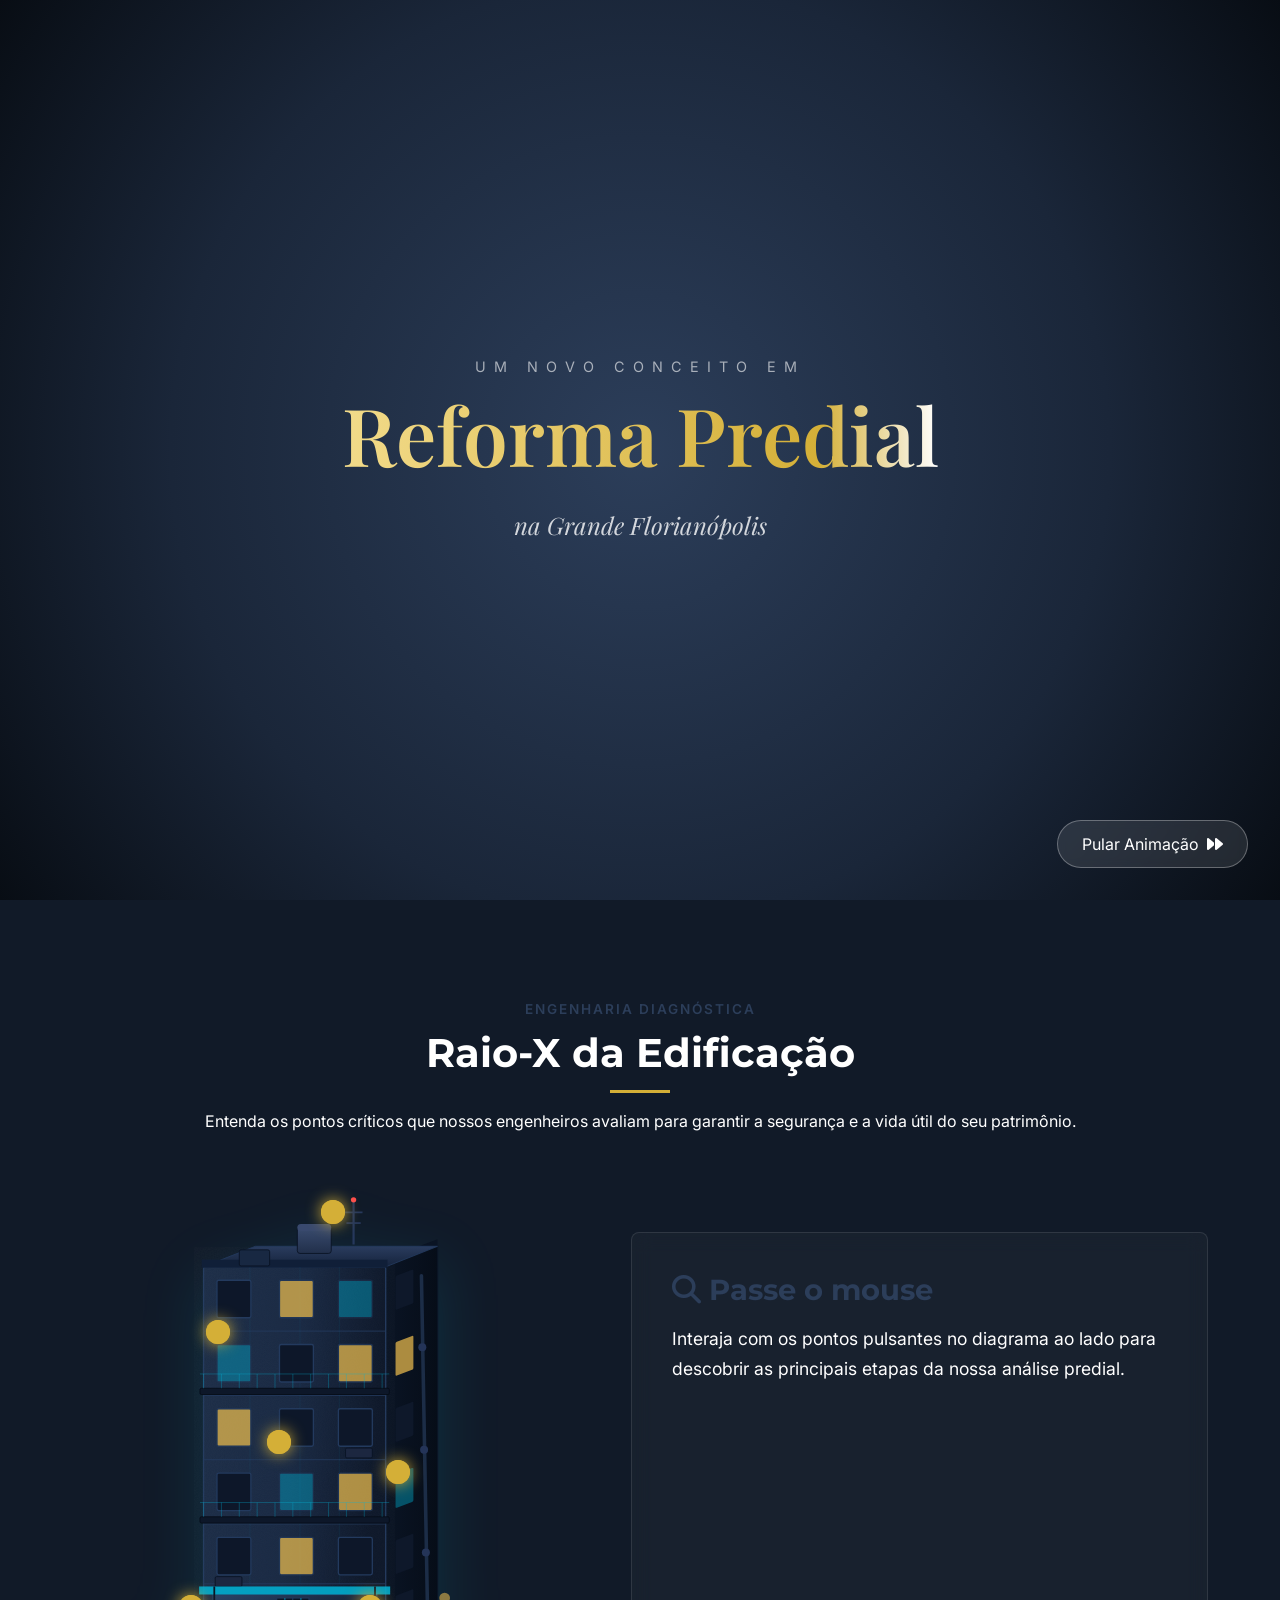
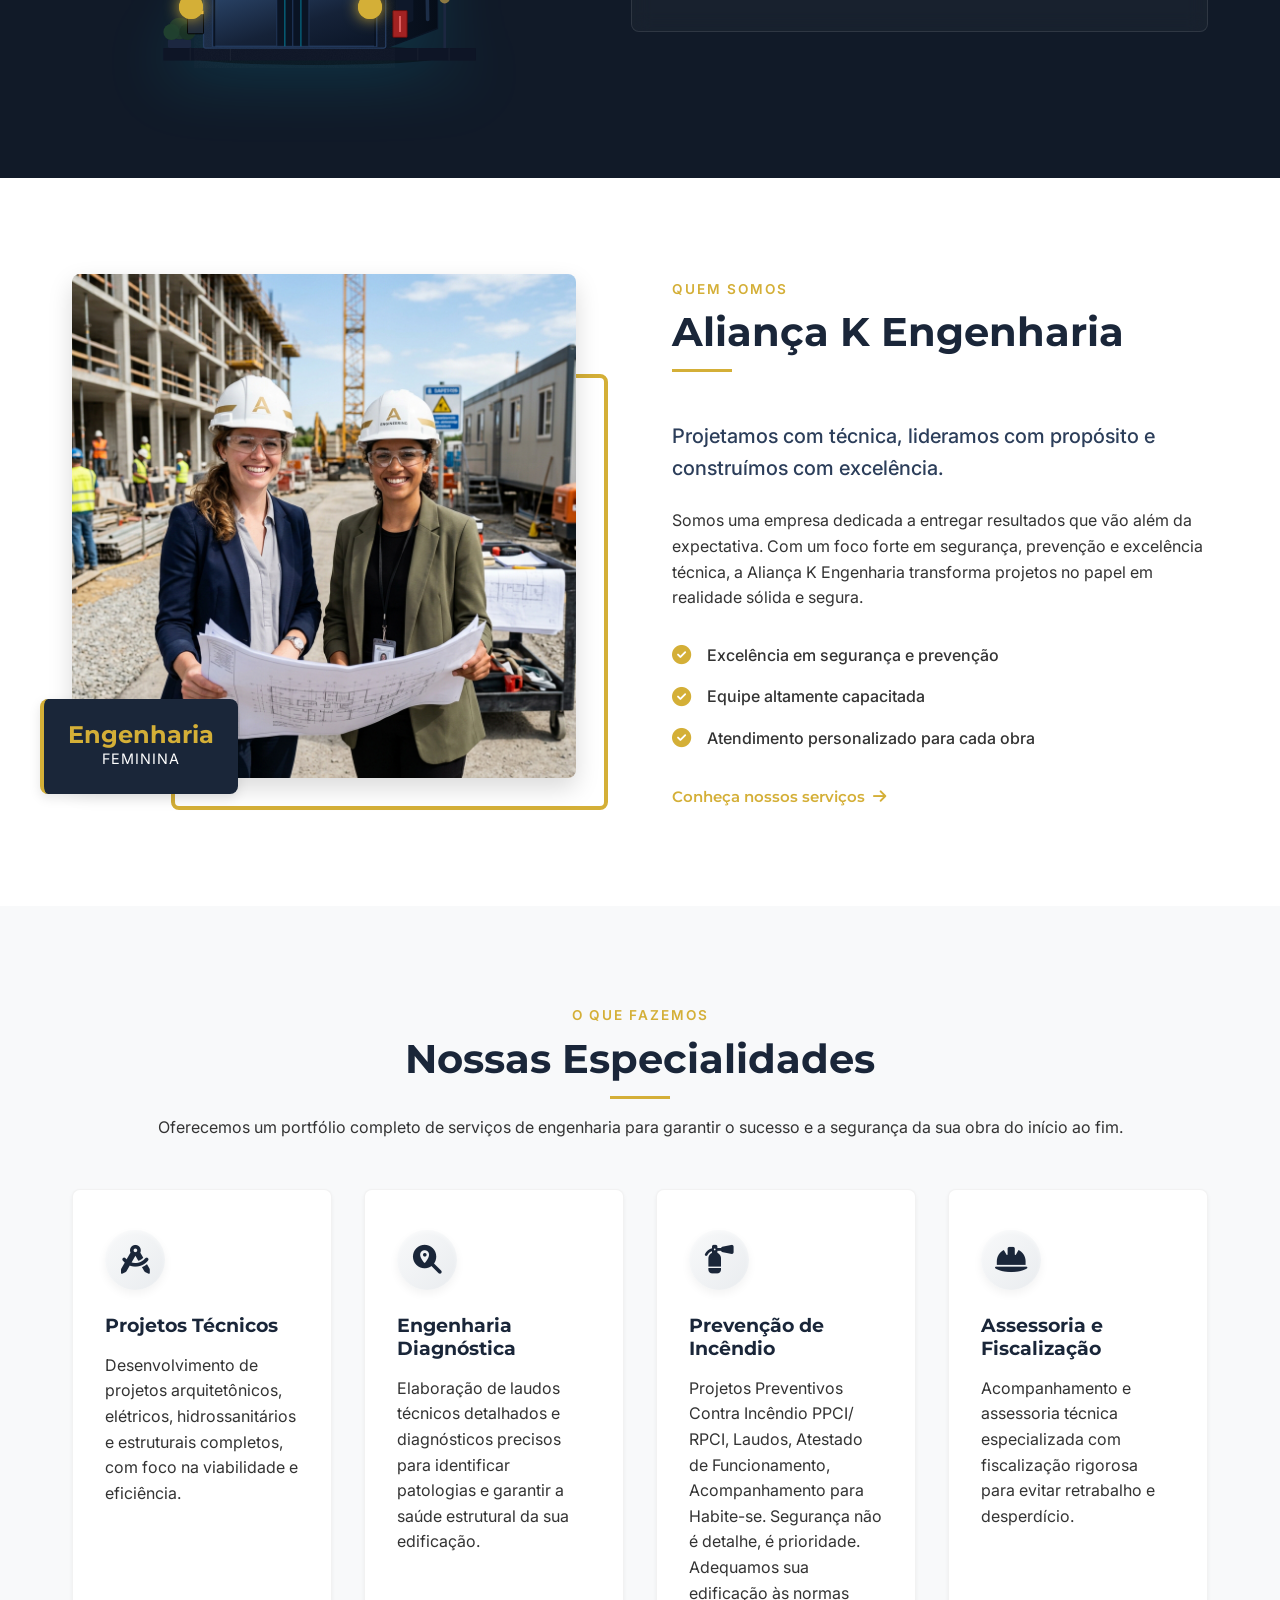
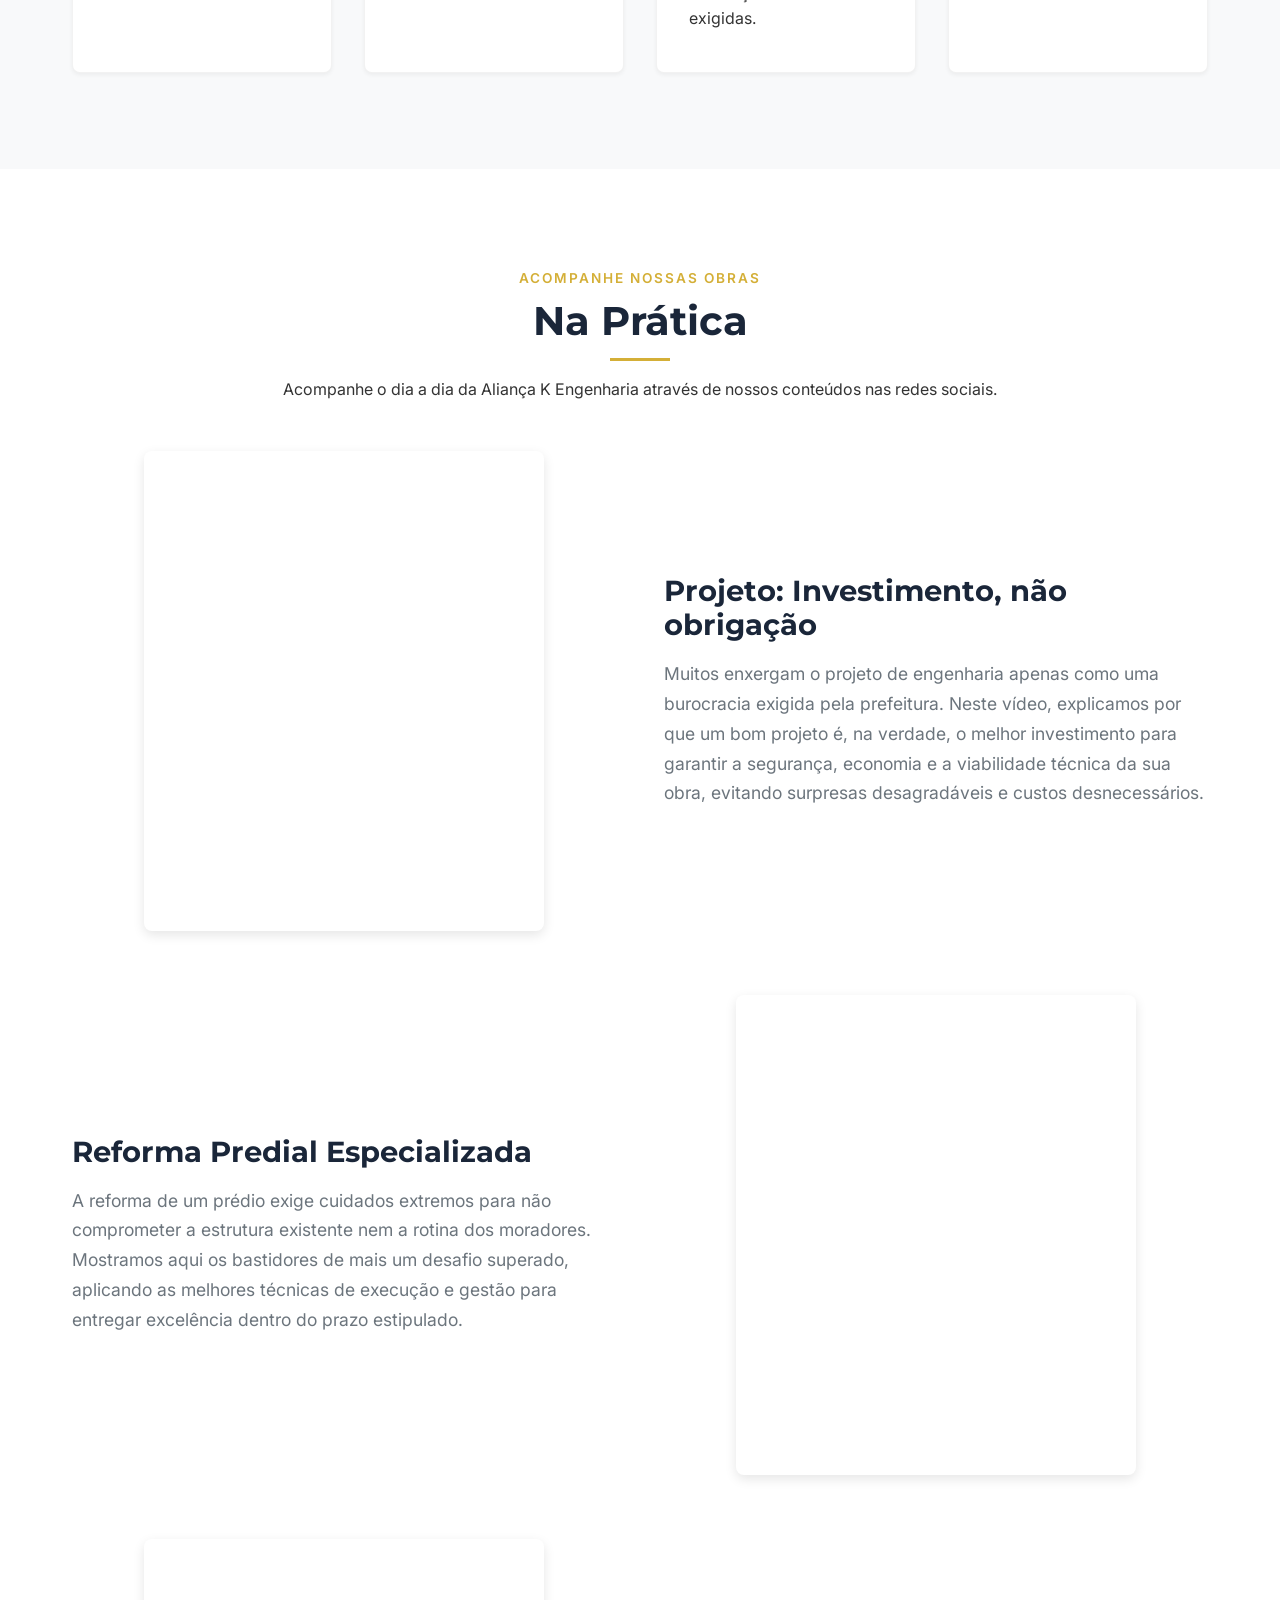
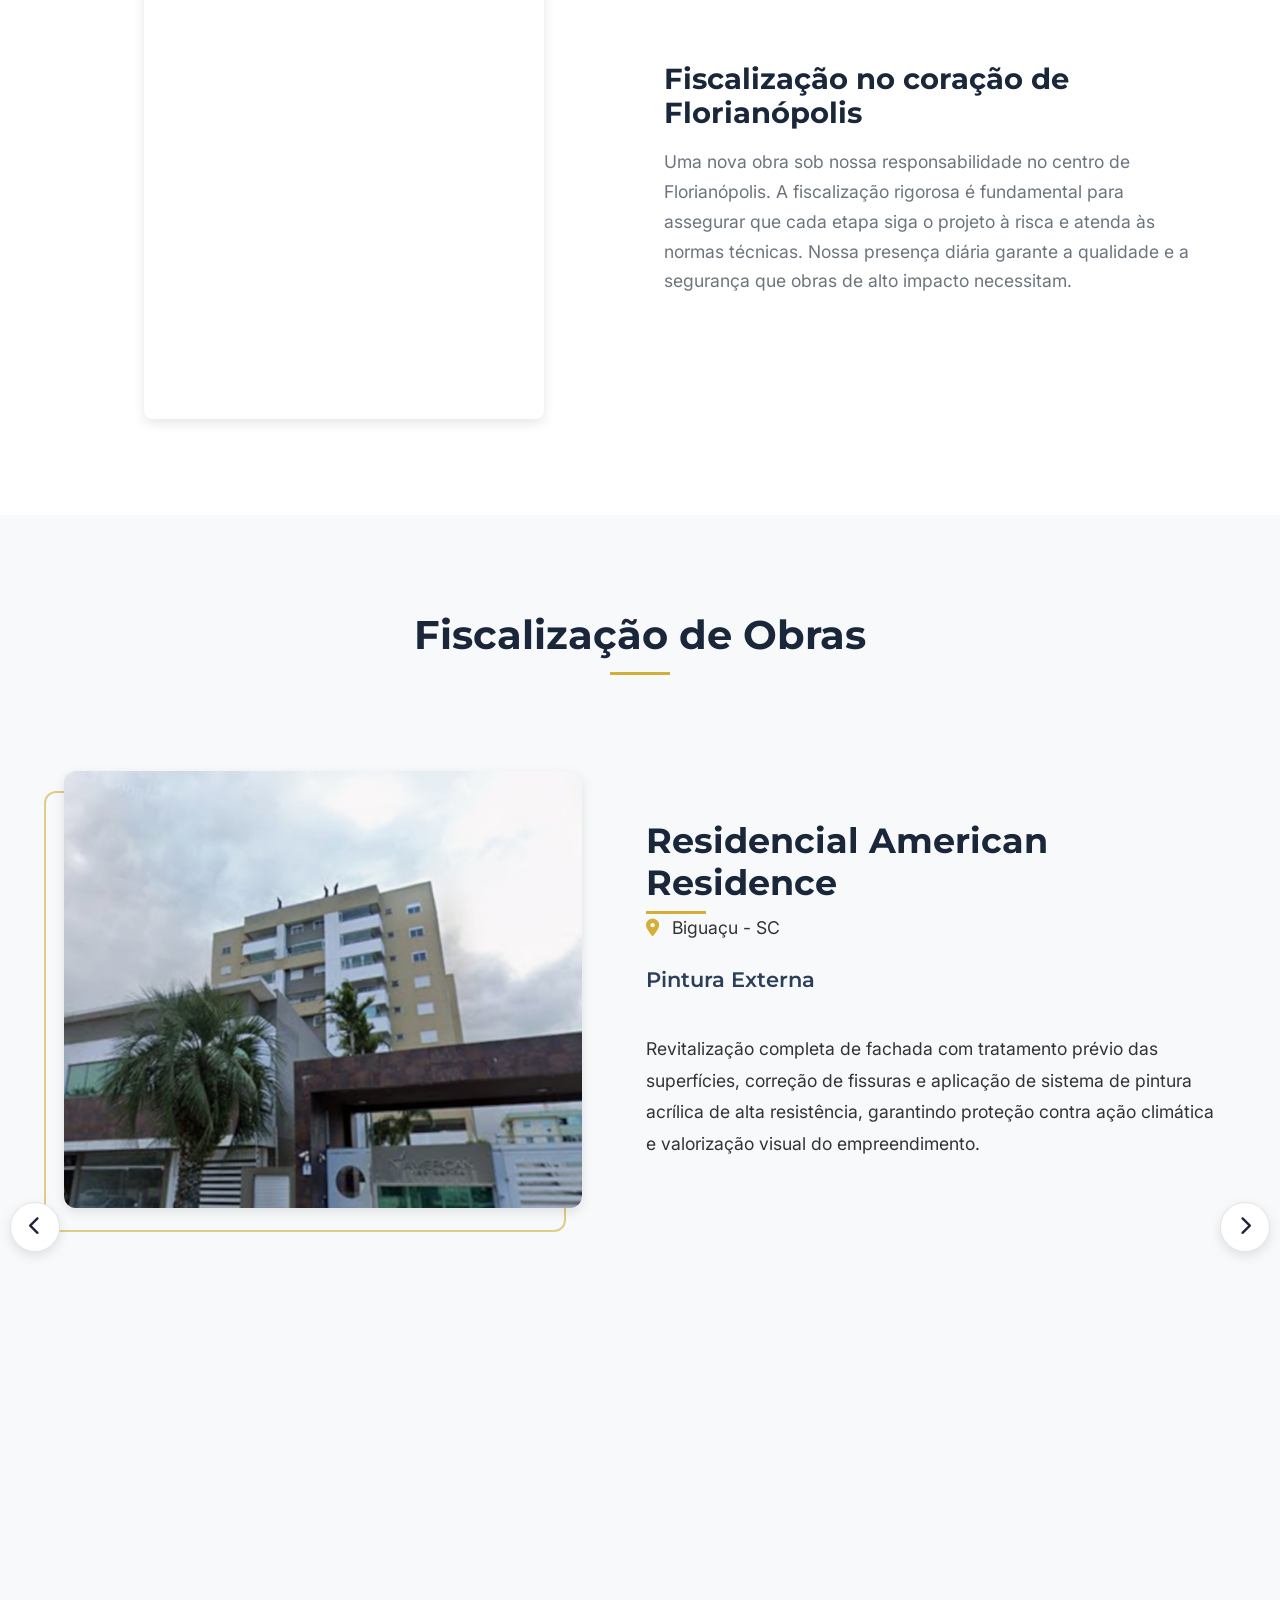
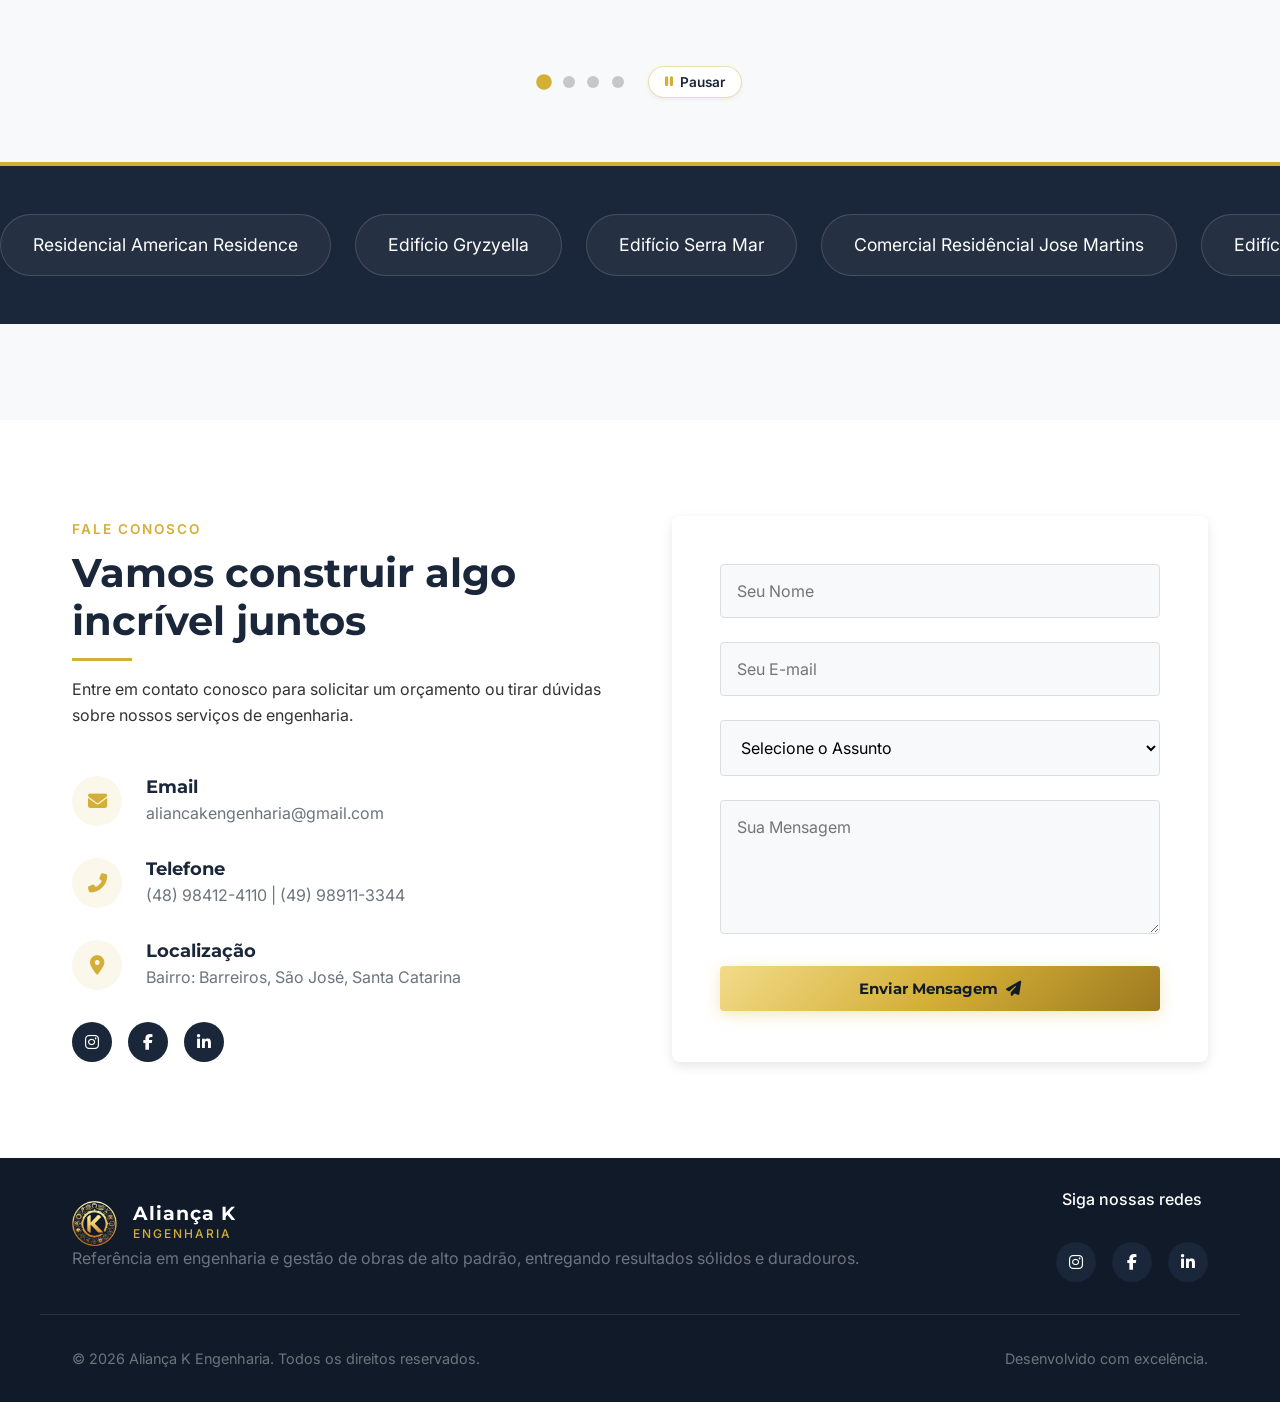
==== index.html @ 66128e18 "Renomear seção para Fiscalização de Obras, adicionar botão de pausar/retomar slider e QR Code no Edi" ====
<!DOCTYPE html>
<html lang="pt-BR">
<head>
    <meta charset="UTF-8">
    <meta name="viewport" content="width=device-width, initial-scale=1.0">
    <title>Aliança K Engenharia | Excelência em Obras e Prevenção</title>
    <meta name="description" content="A Aliança K Engenharia integra projetos eficientes e execução especializada. Unimos técnica, viabilidade e segurança para garantir durabilidade em cada obra.">
    <!-- Google Fonts -->
    <link rel="preconnect" href="https://fonts.googleapis.com">
    <link rel="preconnect" href="https://fonts.gstatic.com" crossorigin>
    <link href="https://fonts.googleapis.com/css2?family=Inter:wght@300;400;500;600;700&family=Montserrat:wght@300;400;500;600;700;800&family=Playfair+Display:ital,wght@0,400;0,600;0,700;1,400&display=swap" rel="stylesheet">
    <!-- FontAwesome for Icons -->
    <link rel="stylesheet" href="https://cdnjs.cloudflare.com/ajax/libs/font-awesome/6.4.0/css/all.min.css">
    <!-- Custom CSS -->
    <link rel="stylesheet" href="styles.css">
</head>
<body class="no-scroll">
    
    <!-- Splash Screen -->
    <div id="splash-screen" class="splash-screen">
        <button id="skip-splash" class="skip-splash-btn">Pular Animação <i class="fas fa-forward"></i></button>
        <div class="splash-content">
            <div id="splash-text" class="splash-text-container">
                <span class="splash-line-1">Um novo conceito em</span>
                <span class="splash-line-2">Reforma Predial</span>
                <span class="splash-line-3">na Grande Florianópolis</span>
            </div>
            <div id="splash-logo" class="splash-logo">
                <img src="assets/logo.png" alt="Aliança K Engenharia" class="splash-img-logo">
                <div class="logo-text">
                    <span class="logo-title splash-title">Aliança K</span>
                    <span class="logo-subtitle splash-subtitle">Engenharia</span>
                </div>
            </div>
        </div>
    </div>

    <!-- Navbar -->
    <nav class="navbar" id="navbar">
        <div class="container nav-container">
            <a href="#" class="logo">
                <img src="assets/logo.png" alt="Aliança K Engenharia" class="nav-img-logo">
                <div class="logo-text">
                    <span class="logo-title">Aliança K</span>
                    <span class="logo-subtitle">Engenharia</span>
                </div>
            </a>
            
            <div class="hamburger" id="hamburger">
                <i class="fas fa-bars"></i>
            </div>

            <ul class="nav-links" id="nav-links">
                <li><a href="#home" class="active">Home</a></li>
                <li><a href="#sobre">Sobre Nós</a></li>
                <li><a href="#servicos">Nossos Serviços</a></li>
                <li><a href="#portfolio">Nossos Clientes</a></li>
                <li><a href="#contato" class="btn btn-outline">Contato</a></li>
            </ul>
        </div>
    </nav>

    <!-- Hero Section -->
    <section class="hero" id="home">
        <div class="hero-overlay"></div>
        <div class="container hero-content">
            <div class="hero-text animate-fade-up">
                <h1>Reforma predial<br>além da estética</h1>
                <p>A Aliança K Engenharia integra projetos eficientes e execução especializada. Unimos técnica, viabilidade e segurança para garantir durabilidade em cada obra.</p>
                <div class="hero-buttons">
                    <a href="#contato" class="btn btn-primary">Entre em contato <i class="fas fa-arrow-right"></i></a>
                    <a href="#portfolio" class="btn btn-secondary">Ver Portfólio</a>
                </div>
            </div>
        </div>
        <div class="scroll-indicator">
            <span>Role para baixo</span>
            <i class="fas fa-chevron-down"></i>
        </div>
    </section>

    <!-- Raio-X Section -->
    <section class="raiox-section section-padding bg-dark" id="raiox">
        <div class="container">
            <div class="section-header center animate-fade-up">
                <span class="subtitle" style="color: var(--primary-light);">Engenharia Diagnóstica</span>
                <h2 style="color: white;">Raio-X da Edificação</h2>
                <p style="color: var(--text-light);">Entenda os pontos críticos que nossos engenheiros avaliam para garantir a segurança e a vida útil do seu patrimônio.</p>
            </div>

            <div class="raiox-container">
                <!-- Blueprint Building representation -->
                <div class="building-blueprint animate-fade-up">
                    <div class="building-wrapper">
                        <svg class="building-svg" viewBox="0 0 380 560" xmlns="http://www.w3.org/2000/svg">
                          <defs>
                            <linearGradient id="facadeGrad" x1="0" y1="0" x2="1" y2="0.15">
                              <stop offset="0%" stop-color="#1c2d47"/>
                              <stop offset="55%" stop-color="#182842"/>
                              <stop offset="100%" stop-color="#0d1729"/>
                            </linearGradient>
                            <linearGradient id="sideFacadeGrad" x1="0" y1="0" x2="1" y2="0">
                              <stop offset="0%" stop-color="#0a1424"/>
                              <stop offset="100%" stop-color="#060d18"/>
                            </linearGradient>
                            <linearGradient id="roofTopGrad" x1="0" y1="0" x2="0" y2="1">
                              <stop offset="0%" stop-color="#2a3c5e"/>
                              <stop offset="100%" stop-color="#15233c"/>
                            </linearGradient>
                            <linearGradient id="glassGrad" x1="0" y1="0" x2="1" y2="1">
                              <stop offset="0%" stop-color="#2a4468"/>
                              <stop offset="55%" stop-color="#152238"/>
                              <stop offset="100%" stop-color="#0b1526"/>
                            </linearGradient>
                            <linearGradient id="tankGrad" x1="0" y1="0" x2="0" y2="1">
                              <stop offset="0%" stop-color="#3a4c70"/>
                              <stop offset="100%" stop-color="#212f4a"/>
                            </linearGradient>
                            <filter id="concreteTexture" x="-5%" y="-5%" width="110%" height="110%">
                              <feTurbulence type="fractalNoise" baseFrequency="0.9" numOctaves="2" result="noise" seed="7"/>
                              <feColorMatrix in="noise" type="matrix" values="0 0 0 0 1  0 0 0 0 1  0 0 0 0 1  0 0 0 0.025 0"/>
                            </filter>
                          </defs>
                    
                          <ellipse cx="185" cy="530" rx="150" ry="11" fill="#000" opacity="0.4"/>
                    
                          <rect x="15" y="522" width="350" height="14" fill="#0e1526"/>
                          <g stroke="rgba(255,255,255,0.06)" stroke-width="1">
                            <line x1="45" y1="522" x2="45" y2="536"/>
                            <line x1="90" y1="522" x2="90" y2="536"/>
                            <line x1="300" y1="522" x2="300" y2="536"/>
                            <line x1="335" y1="522" x2="335" y2="536"/>
                          </g>
                          <line x1="330" y1="522" x2="330" y2="470" stroke="#1c2740" stroke-width="3"/>
                          <circle cx="330" cy="466" r="6" fill="#f2c14e" opacity="0.55"/>
                          <rect x="20" y="512" width="26" height="10" rx="2" fill="#1c2740"/>
                          <circle cx="33" cy="500" r="12" fill="#1f3a2e"/>
                          <circle cx="24" cy="504" r="9" fill="#20402f"/>
                          <circle cx="42" cy="504" r="9" fill="#1a3327"/>
                    
                          <polygon points="264,95 322,72 322,500 264,522" fill="url(#sideFacadeGrad)" stroke="#0a1424" stroke-width="1.5"/>
                    
                          <line x1="304" y1="105" x2="311" y2="490" stroke="#1c2d47" stroke-width="4" stroke-linecap="round"/>
                          <circle cx="305" cy="185" r="4.5" fill="#243458"/>
                          <circle cx="307" cy="300" r="4.5" fill="#243458"/>
                          <circle cx="309" cy="415" r="4.5" fill="#243458"/>
                    
                          <g transform="matrix(1,-0.379,0,1,0,101.6)">
                            <rect class="win-side" x="275" y="108" width="20" height="38" rx="1.5"/>
                            <rect class="win-side win-lit" x="275" y="182" width="20" height="38" rx="1.5"/>
                            <rect class="win-side" x="275" y="256" width="20" height="38" rx="1.5"/>
                            <rect class="win-side win-lit-blue" x="275" y="330" width="20" height="38" rx="1.5"/>
                            <rect class="win-side" x="275" y="404" width="20" height="38" rx="1.5"/>
                            <rect class="win-side" x="275" y="466" width="20" height="36" rx="1.5"/>
                          </g>
                    
                          <polygon points="264,86 322,64 322,72 264,95" fill="#0a1424"/>
                    
                          <rect x="60" y="95" width="204" height="427" rx="2" fill="url(#facadeGrad)" stroke="#233a5e" stroke-width="1.5"/>
                          <rect x="60" y="95" width="204" height="427" rx="2" fill="url(#facadeGrad)" filter="url(#concreteTexture)"/>
                    
                          <polygon points="60,95 264,95 322,72 118,72" fill="url(#roofTopGrad)" stroke="#233a5e" stroke-width="1"/>
                          <rect x="58" y="87" width="208" height="9" fill="#101f38"/>
                    
                          <rect x="100" y="76" width="34" height="18" rx="2" fill="#182842" stroke="#0a1424"/>
                          <rect x="165" y="50" width="38" height="30" rx="3" fill="url(#tankGrad)" stroke="#0a1424"/>
                          <rect x="165" y="47" width="38" height="8" rx="4" fill="#39496e"/>
                          <line x1="228" y1="70" x2="228" y2="22" stroke="#26385c" stroke-width="2.5"/>
                          <line x1="218" y1="34" x2="238" y2="34" stroke="#26385c" stroke-width="2"/>
                          <line x1="220" y1="46" x2="236" y2="46" stroke="#26385c" stroke-width="2"/>
                          <circle class="beacon" cx="228" cy="20" r="3" fill="#ff4d4d"/>
                    
                          <g stroke="#233a5e" stroke-width="1">
                            <line x1="60" y1="167" x2="264" y2="167"/>
                            <line x1="60" y1="239" x2="264" y2="239"/>
                            <line x1="60" y1="311" x2="264" y2="311"/>
                            <line x1="60" y1="383" x2="264" y2="383"/>
                            <line x1="60" y1="450" x2="264" y2="450"/>
                          </g>
                          <g stroke="rgba(0,180,216,0.08)" stroke-width="1">
                            <line x1="112" y1="95" x2="112" y2="450"/>
                            <line x1="168" y1="95" x2="168" y2="450"/>
                            <line x1="212" y1="95" x2="212" y2="450"/>
                          </g>
                    
                          <rect class="win-front" x="75" y="110" width="38" height="42" rx="2"/>
                          <rect class="win-front win-lit" x="145" y="110" width="38" height="42" rx="2"/>
                          <rect class="win-front win-lit-blue" x="211" y="110" width="38" height="42" rx="2"/>
                    
                          <rect class="win-front win-lit-blue" x="75" y="182" width="38" height="42" rx="2"/>
                          <rect class="win-front" x="145" y="182" width="38" height="42" rx="2"/>
                          <rect class="win-front win-lit win-flicker" x="211" y="182" width="38" height="42" rx="2"/>
                          <rect x="56" y="231" width="212" height="7" rx="1.5" fill="#0d1729" stroke="#060d18"/>
                          <g stroke="rgba(0,180,216,0.35)" stroke-width="1">
                            <line x1="60" y1="215" x2="60" y2="231"/>
                            <line x1="80" y1="215" x2="80" y2="231"/>
                            <line x1="100" y1="215" x2="100" y2="231"/>
                            <line x1="120" y1="215" x2="120" y2="231"/>
                            <line x1="140" y1="215" x2="140" y2="231"/>
                            <line x1="160" y1="215" x2="160" y2="231"/>
                            <line x1="180" y1="215" x2="180" y2="231"/>
                            <line x1="200" y1="215" x2="200" y2="231"/>
                            <line x1="220" y1="215" x2="220" y2="231"/>
                            <line x1="240" y1="215" x2="240" y2="231"/>
                            <line x1="260" y1="215" x2="260" y2="231"/>
                            <line x1="56" y1="215" x2="268" y2="215"/>
                          </g>
                    
                          <rect class="win-front win-lit" x="75" y="254" width="38" height="42" rx="2"/>
                          <rect class="win-front" x="145" y="254" width="38" height="42" rx="2"/>
                          <rect class="win-front" x="211" y="254" width="38" height="42" rx="2"/>
                          <rect class="ac-unit" x="219" y="298" width="30" height="11" rx="1.5"/>
                    
                          <rect class="win-front" x="75" y="326" width="38" height="42" rx="2"/>
                          <rect class="win-front win-lit-blue" x="145" y="326" width="38" height="42" rx="2"/>
                          <rect class="win-front win-lit" x="211" y="326" width="38" height="42" rx="2"/>
                          <rect x="56" y="375" width="212" height="7" rx="1.5" fill="#0d1729" stroke="#060d18"/>
                          <g stroke="rgba(0,180,216,0.35)" stroke-width="1">
                            <line x1="60" y1="359" x2="60" y2="375"/>
                            <line x1="80" y1="359" x2="80" y2="375"/>
                            <line x1="100" y1="359" x2="100" y2="375"/>
                            <line x1="120" y1="359" x2="120" y2="375"/>
                            <line x1="140" y1="359" x2="140" y2="375"/>
                            <line x1="160" y1="359" x2="160" y2="375"/>
                            <line x1="180" y1="359" x2="180" y2="375"/>
                            <line x1="200" y1="359" x2="200" y2="375"/>
                            <line x1="220" y1="359" x2="220" y2="375"/>
                            <line x1="240" y1="359" x2="240" y2="375"/>
                            <line x1="260" y1="359" x2="260" y2="375"/>
                            <line x1="56" y1="359" x2="268" y2="359"/>
                          </g>
                    
                          <rect class="win-front" x="75" y="398" width="38" height="42" rx="2"/>
                          <rect class="win-front win-lit" x="145" y="398" width="38" height="42" rx="2"/>
                          <rect class="win-front" x="211" y="398" width="38" height="42" rx="2"/>
                          <rect class="ac-unit" x="73" y="442" width="30" height="11" rx="1.5"/>
                    
                          <rect x="70" y="462" width="184" height="58" fill="url(#glassGrad)" stroke="#233a5e" stroke-width="1.5"/>
                          <rect x="55" y="453" width="214" height="9" fill="#00B4D8" opacity="0.85"/>
                          <line x1="72" y1="453" x2="72" y2="520" stroke="#0a1424" stroke-width="2"/>
                          <line x1="252" y1="453" x2="252" y2="520" stroke="#0a1424" stroke-width="2"/>
                          <rect x="142" y="466" width="18" height="54" fill="#0a1424" stroke="#233a5e"/>
                          <rect x="160" y="466" width="18" height="54" fill="#0a1424" stroke="#233a5e"/>
                          <line x1="151" y1="466" x2="151" y2="520" stroke="#00B4D8" stroke-width="1.5" opacity="0.5"/>
                          <line x1="169" y1="466" x2="169" y2="520" stroke="#00B4D8" stroke-width="1.5" opacity="0.5"/>
                    
                          <rect class="elec-box" x="42" y="480" width="18" height="26" rx="1"/>
                          <rect x="42" y="480" width="18" height="4" fill="#f2c14e"/>
                    
                          <rect class="fire-box" x="272" y="480" width="16" height="30" rx="1"/>
                          <line x1="280" y1="486" x2="280" y2="504" stroke="#ff8080" stroke-width="1.5"/>
                        </svg>
                    
                        <div class="hotspot" data-target="info-cobertura" style="top: 6%; left: 54%;">
                            <div class="pulse"></div>
                        </div>
                        <div class="hotspot" data-target="info-fachada" style="top: 30%; left: 20%;">
                            <div class="pulse"></div>
                        </div>
                        <div class="hotspot" data-target="info-estrutura" style="top: 52%; left: 38%;">
                            <div class="pulse"></div>
                        </div>
                        <div class="hotspot" data-target="info-hidrossanitario" style="top: 58%; left: 73%;">
                            <div class="pulse"></div>
                        </div>
                        <div class="hotspot" data-target="info-eletrica" style="top: 85%; left: 12%;">
                            <div class="pulse"></div>
                        </div>
                        <div class="hotspot" data-target="info-incendio" style="top: 85%; left: 65%;">
                            <div class="pulse"></div>
                        </div>
                    </div>
                </div>

                <!-- Info Panels -->
                <div class="raiox-info-panel animate-fade-left">
                    <div class="info-card active" id="info-default">
                        <h3><i class="fas fa-search"></i> Passe o mouse</h3>
                        <p>Interaja com os pontos pulsantes no diagrama ao lado para descobrir as principais etapas da nossa análise predial.</p>
                    </div>
                    <div class="info-card" id="info-cobertura">
                        <img src="assets/images/raiox/cobertura.png" alt="Inspeção de Cobertura" style="width:100%; border-radius:4px; margin-bottom:1rem; object-fit:cover; height: 120px;">
                        <h3>Cobertura</h3>
                        <p>Verificação de telhados, impermeabilização e calhas. Prevenimos infiltrações severas que podem comprometer toda a estrutura abaixo.</p>
                    </div>
                    <div class="info-card" id="info-fachada">
                        <img src="assets/images/raiox/fachada.png" alt="Inspeção de Fachada" style="width:100%; border-radius:4px; margin-bottom:1rem; object-fit:cover; height: 120px;">
                        <h3>Fachada</h3>
                        <p>Inspeção de revestimentos, estanqueidade e patologias externas. Garantimos a estética e a proteção térmica e contra intempéries.</p>
                    </div>
                    <div class="info-card" id="info-estrutura">
                        <img src="assets/images/raiox/estrutura.png" alt="Inspeção de Estrutura" style="width:100%; border-radius:4px; margin-bottom:1rem; object-fit:cover; height: 120px;">
                        <h3>Estrutura</h3>
                        <p>Avaliação de fissuras, deformações e condições de segurança. O coração do edifício deve estar sempre robusto e íntegro.</p>
                    </div>
                    <div class="info-card" id="info-hidrossanitario">
                        <img src="assets/images/raiox/hidrossanitario.png" alt="Inspeção Hidrossanitária" style="width:100%; border-radius:4px; margin-bottom:1rem; object-fit:cover; height: 120px;">
                        <h3>Hidrossanitário</h3>
                        <p>Análise de tubulações, infiltrações invisíveis e reservatórios. Essencial para evitar desperdícios e danos colaterais a outros sistemas.</p>
                    </div>
                    <div class="info-card" id="info-eletrica">
                        <img src="assets/images/raiox/eletrica.png" alt="Inspeção Elétrica" style="width:100%; border-radius:4px; margin-bottom:1rem; object-fit:cover; height: 120px;">
                        <h3>Elétrica</h3>
                        <p>Verificação de instalações, quadros de força e conformidade técnica. Mitigamos riscos de curtos-circuitos e incêndios.</p>
                    </div>
                    <div class="info-card" id="info-incendio">
                        <img src="assets/images/raiox/incendio.png" alt="Inspeção de Prevenção de Incêndio" style="width:100%; border-radius:4px; margin-bottom:1rem; object-fit:cover; height: 120px;">
                        <h3>Prevenção de Incêndio</h3>
                        <p>Avaliação de sistemas de alarme, rotas de fuga e PPCI. Segurança total e conformidade com as exigências dos Bombeiros.</p>
                    </div>
                </div>
            </div>
        </div>
    </section>

    <!-- Sobre Section -->
    <section class="sobre section-padding" id="sobre">
        <div class="container">
            <div class="sobre-grid">
                <div class="sobre-image animate-fade-right">
                    <div class="image-wrapper">
                        <img src="assets/images/engineers.png" alt="Engenheiras da Aliança K">
                        <div class="experience-badge">
                            <span class="badge-number">Engenharia</span>
                            <span class="badge-text">Feminina</span>
                        </div>
                    </div>
                </div>
                <div class="sobre-content animate-fade-left">
                    <div class="section-header">
                        <span class="subtitle">Quem Somos</span>
                        <h2>Aliança K Engenharia</h2>
                    </div>
                    <p class="lead">Projetamos com técnica, lideramos com propósito e construímos com excelência.</p>
                    <p>Somos uma empresa dedicada a entregar resultados que vão além da expectativa. Com um foco forte em segurança, prevenção e excelência técnica, a Aliança K Engenharia transforma projetos no papel em realidade sólida e segura.</p>
                    
                    <ul class="features-list">
                        <li><i class="fas fa-check-circle"></i> Excelência em segurança e prevenção</li>
                        <li><i class="fas fa-check-circle"></i> Equipe altamente capacitada</li>
                        <li><i class="fas fa-check-circle"></i> Atendimento personalizado para cada obra</li>
                    </ul>
                    
                    <a href="#servicos" class="btn btn-text">Conheça nossos serviços <i class="fas fa-arrow-right"></i></a>
                </div>
            </div>
        </div>
    </section>

    <!-- Serviços Section -->
    <section class="servicos section-padding bg-light" id="servicos">
        <div class="container">
            <div class="section-header center animate-fade-up">
                <span class="subtitle">O Que Fazemos</span>
                <h2>Nossas Especialidades</h2>
                <p>Oferecemos um portfólio completo de serviços de engenharia para garantir o sucesso e a segurança da sua obra do início ao fim.</p>
            </div>

            <div class="servicos-grid">
                <!-- Serviço 1 -->
                <div class="servico-card animate-fade-up" style="animation-delay: 0.1s;">
                    <div class="servico-icon">
                        <i class="fas fa-drafting-compass"></i>
                    </div>
                    <h3>Projetos Técnicos</h3>
                    <p>Desenvolvimento de projetos arquitetônicos, elétricos, hidrossanitários e estruturais completos, com foco na viabilidade e eficiência.</p>
                </div>

                <!-- Serviço 2 -->
                <div class="servico-card animate-fade-up" style="animation-delay: 0.2s;">
                    <div class="servico-icon">
                        <i class="fas fa-search-location"></i>
                    </div>
                    <h3>Engenharia Diagnóstica</h3>
                    <p>Elaboração de laudos técnicos detalhados e diagnósticos precisos para identificar patologias e garantir a saúde estrutural da sua edificação.</p>
                </div>

                <!-- Serviço 3 -->
                <div class="servico-card animate-fade-up" style="animation-delay: 0.3s;">
                    <div class="servico-icon">
                        <i class="fas fa-fire-extinguisher"></i>
                    </div>
                    <h3>Prevenção de Incêndio</h3>
                    <p>Projetos Preventivos Contra Incêndio PPCI/ RPCI, Laudos, Atestado de Funcionamento, Acompanhamento para Habite-se. Segurança não é detalhe, é prioridade. Adequamos sua edificação às normas exigidas.</p>
                </div>

                <!-- Serviço 4 -->
                <div class="servico-card animate-fade-up" style="animation-delay: 0.4s;">
                    <div class="servico-icon">
                        <i class="fas fa-hard-hat"></i>
                    </div>
                    <h3>Assessoria e Fiscalização</h3>
                    <p>Acompanhamento e assessoria técnica especializada com fiscalização rigorosa para evitar retrabalho e desperdício.</p>
                </div>
            </div>
        </div>
    </section>

    <!-- Vídeos Instagram Section -->
    <section class="videos-section section-padding" id="midia">
        <div class="container">
            <div class="section-header center animate-fade-up">
                <span class="subtitle">Acompanhe Nossas Obras</span>
                <h2>Na Prática</h2>
                <p>Acompanhe o dia a dia da Aliança K Engenharia através de nossos conteúdos nas redes sociais.</p>
            </div>

            <div class="videos-grid">
                <!-- Video 1 -->
                <div class="video-row animate-fade-up">
                    <div class="video-container">
                        <iframe src="https://www.instagram.com/p/Da0dZuLxCeb/embed" width="400" height="480" frameborder="0" scrolling="no" allowtransparency="true"></iframe>
                    </div>
                    <div class="video-text">
                        <h3>Projeto: Investimento, não obrigação</h3>
                        <p>Muitos enxergam o projeto de engenharia apenas como uma burocracia exigida pela prefeitura. Neste vídeo, explicamos por que um bom projeto é, na verdade, o melhor investimento para garantir a segurança, economia e a viabilidade técnica da sua obra, evitando surpresas desagradáveis e custos desnecessários.</p>
                    </div>
                </div>

                <!-- Video 2 -->
                <div class="video-row reverse animate-fade-up">
                    <div class="video-container">
                        <iframe src="https://www.instagram.com/p/DbJBeeIx8YL/embed" width="400" height="480" frameborder="0" scrolling="no" allowtransparency="true"></iframe>
                    </div>
                    <div class="video-text">
                        <h3>Reforma Predial Especializada</h3>
                        <p>A reforma de um prédio exige cuidados extremos para não comprometer a estrutura existente nem a rotina dos moradores. Mostramos aqui os bastidores de mais um desafio superado, aplicando as melhores técnicas de execução e gestão para entregar excelência dentro do prazo estipulado.</p>
                    </div>
                </div>

                <!-- Video 3 -->
                <div class="video-row animate-fade-up">
                    <div class="video-container">
                        <iframe src="https://www.instagram.com/p/DbTbtxLR4qM/embed" width="400" height="480" frameborder="0" scrolling="no" allowtransparency="true"></iframe>
                    </div>
                    <div class="video-text">
                        <h3>Fiscalização no coração de Florianópolis</h3>
                        <p>Uma nova obra sob nossa responsabilidade no centro de Florianópolis. A fiscalização rigorosa é fundamental para assegurar que cada etapa siga o projeto à risca e atenda às normas técnicas. Nossa presença diária garante a qualidade e a segurança que obras de alto impacto necessitam.</p>
                    </div>
                </div>
            </div>
        </div>
    </section>

    <!-- Portfolio Section -->
    <section class="portfolio section-padding" id="portfolio">
        <div class="container">
            <div class="section-header center animate-fade-up">
                <h2>Fiscalização de Obras</h2>
            </div>

        </div> <!-- Fechar container para permitir largura total -->

        <div class="projetos-showcase slider-container">
            <button class="slider-arrow prev-arrow" id="prev-projeto"><i class="fas fa-chevron-left"></i></button>
            
            <div class="slider-track" id="projetos-slider">
                <!-- Projeto 1 -->
                <div class="projeto-slide">
                    <div class="projeto-row">
                        <div class="projeto-img">
                            <img src="assets/Condominio-Edificio-American-Residence-Biguacu_SC.jpg" alt="Residencial American Residence">
                        </div>
                        <div class="projeto-text">
                            <h3>Residencial American Residence</h3>
                            <p><i class="fas fa-map-marker-alt"></i> Biguaçu - SC</p>
                            <h4>Pintura Externa</h4>
                            <p class="projeto-desc">Revitalização completa de fachada com tratamento prévio das superfícies, correção de fissuras e aplicação de sistema de pintura acrílica de alta resistência, garantindo proteção contra ação climática e valorização visual do empreendimento.</p>
                        </div>
                    </div>
                </div>

                <!-- Projeto 2 -->
                <div class="projeto-slide">
                    <div class="projeto-row">
                        <div class="projeto-img">
                            <img src="assets/Condominio-Edificio-Gryzyella-Sao-Jose_SC.jpg" alt="Edifício Gryzyella">
                        </div>
                        <div class="projeto-text">
                            <h3>Edifício Gryzyella</h3>
                            <p><i class="fas fa-map-marker-alt"></i> São José - SC</p>
                            <h4>Fiscalização de Reforma Predial e Recuperação Estrutural</h4>
                            <p class="projeto-desc">A reforma predial contou com fiscalização técnica completa, com foco na recuperação estrutural, revitalização das fachadas e adequação às normas de segurança e acessibilidade. Foram tratadas áreas com descolamento de concreto e oxidação das armaduras, além de executados serviços de calafetação, recomposição de reboco, impermeabilização, pintura interna e externa, revitalização de garagens e adequações nas áreas comuns.</p>
                            <p class="projeto-desc">A obra também atendeu rigorosamente às exigências de Segurança do Trabalho, com aplicação da NR 35, uso controlado de EPIs, Análise de Riscos, emissão de ART e Relatório de Conformidade. O resultado foi a requalificação técnica e estética da edificação, com maior durabilidade e valorização patrimonial.</p>
                            <h4 style="margin-top: 1.5rem;">Serviços de Laudo</h4>
                            <p class="projeto-desc">Foi realizado o laudo de patologia do condomínio, com análise técnica das manifestações patológicas existentes, identificação das causas e definição de recomendações para correção e prevenção de novos problemas, contribuindo para a segurança e durabilidade da edificação.</p>
                        </div>
                    </div>
                </div>

                <!-- Projeto 3 -->
                <div class="projeto-slide">
                    <div class="projeto-row">
                        <div class="projeto-img">
                            <img src="assets/Condominio-Edificio-Serra-Mar-Biguacu_SC.jpg" alt="Edifício Serra Mar">
                            <div class="projeto-qrcode-badge">
                                <img src="qrcode/QRCode-Edificio_Serra_Mar.png" alt="QR Code - Informações da Obra Edifício Serra Mar" class="qrcode-thumb">
                                <div class="qrcode-badge-info">
                                    <span class="qrcode-badge-title"><i class="fas fa-qrcode"></i> Informações da Obra</span>
                                    <span class="qrcode-badge-subtitle">Aponte a câmera</span>
                                </div>
                            </div>
                        </div>
                        <div class="projeto-text">
                            <h3>Edifício Serra Mar</h3>
                            <p><i class="fas fa-map-marker-alt"></i> Biguaçu - SC</p>
                            <h4>Pintura Interna e Externa</h4>
                            <p class="projeto-desc">Execução de pintura predial completa, contemplando áreas internas comuns e fachadas externas. O serviço incluiu preparação de superfícies, correção de imperfeições, selagem, aplicação de massa niveladora e pintura acrílica de alto desempenho. A intervenção priorizou uniformidade estética, proteção contra intempéries e aumento da durabilidade do revestimento.</p>
                        </div>
                    </div>
                </div>

                <!-- Projeto 4 -->
                <div class="projeto-slide">
                    <div class="projeto-row">
                        <div class="projeto-img">
                            <img src="assets/Condominio-Edificio-Place-du-Soleil-–-Sao-Jose-_SC.jpg" alt="Edifício Place du Soleil">
                        </div>
                        <div class="projeto-text">
                            <h3>Condomínio Edifício Place du Soleil</h3>
                            <p><i class="fas fa-map-marker-alt"></i> São José - SC</p>
                            <h4>Pintura Interna e Externa</h4>
                            <p class="projeto-desc">Serviço completo de revitalização predial, incluindo áreas comuns internas e fachada. Aplicação de sistema de pintura com preparo técnico de superfície, assegurando acabamento uniforme e proteção estrutural.</p>
                        </div>
                    </div>
                </div>
            </div>

            <button class="slider-arrow next-arrow" id="next-projeto"><i class="fas fa-chevron-right"></i></button>
            
            <div class="slider-controls">
                <div class="slider-dots" id="projetos-dots"></div>
                <button class="slider-pause-btn" id="slider-pause-btn" aria-label="Pausar carrossel" title="Pausar / Retomar transição automática">
                    <i class="fas fa-pause"></i>
                    <span id="slider-pause-text">Pausar</span>
                </button>
            </div>
        </div>
        
        <!-- Marquee de Projetos -->
        <div class="marquee-section">
            <div class="marquee-wrapper">
                <div class="marquee-track" id="marquee-track">
                    <div class="marquee-item"><span class="marquee-title">Residencial American Residence</span><span class="marquee-city">Biguaçu - SC</span></div>
                    <div class="marquee-item"><span class="marquee-title">Edifício Gryzyella</span><span class="marquee-city">São José - SC</span></div>
                    <div class="marquee-item"><span class="marquee-title">Edifício Serra Mar</span><span class="marquee-city">Biguaçu - SC</span></div>
                    <div class="marquee-item"><span class="marquee-title">Comercial Residêncial Jose Martins</span><span class="marquee-city">Biguaçu - SC</span></div>
                    <div class="marquee-item"><span class="marquee-title">Edifício Place du Soleil</span><span class="marquee-city">São José - SC</span></div>
                    <div class="marquee-item"><span class="marquee-title">Edifício Residencial Jasmim dos Açores</span><span class="marquee-city">São José - SC</span></div>
                    <div class="marquee-item"><span class="marquee-title">Edifício Pielmont</span><span class="marquee-city">Florianópolis - SC</span></div>
                    <div class="marquee-item"><span class="marquee-title">Condomínio Floresta Tower</span><span class="marquee-city">São José - SC</span></div>
                    <div class="marquee-item"><span class="marquee-title">Condomínio Torre Cambirela</span><span class="marquee-city">São José - SC</span></div>
                    <div class="marquee-item"><span class="marquee-title">Comercial Alessandra</span><span class="marquee-city">São José - SC</span></div>
                    <div class="marquee-item"><span class="marquee-title">Residencial Chamonix</span><span class="marquee-city">Florianópolis - SC</span></div>
                    <div class="marquee-item"><span class="marquee-title">Residencial Maximus</span><span class="marquee-city">Florianópolis - SC</span></div>
                    <div class="marquee-item"><span class="marquee-title">Residencial Stella</span><span class="marquee-city">São José - SC</span></div>
                    <div class="marquee-item"><span class="marquee-title">Residencial Avenida</span><span class="marquee-city">Florianópolis - SC</span></div>
                    <div class="marquee-item"><span class="marquee-title">Residencial Elisandra</span><span class="marquee-city">São José - SC</span></div>
                    <div class="marquee-item"><span class="marquee-title">Residencial Adriático</span><span class="marquee-city">São José - SC</span></div>
                    <div class="marquee-item"><span class="marquee-title">Comercial Hércules</span><span class="marquee-city">Florianópolis - SC</span></div>
                    <div class="marquee-item"><span class="marquee-title">Residencial Multifamiliar</span><span class="marquee-city">São José - SC</span></div>
                    <div class="marquee-item"><span class="marquee-title">Edifício Panambi</span><span class="marquee-city">São José - SC</span></div>
                    <div class="marquee-item"><span class="marquee-title">Edifício Eugênio Raulino Koerich</span><span class="marquee-city">Florianópolis - SC</span></div>
                    <div class="marquee-item"><span class="marquee-title">Prédio Comercial e Residencial</span><span class="marquee-city">São José - SC</span></div>
                    <div class="marquee-item"><span class="marquee-title">D.Nadir - Apartamentos para Locação</span><span class="marquee-city">Florianópolis - SC</span></div>
                    <div class="marquee-item"><span class="marquee-title">Residência Multifamiliar</span><span class="marquee-city">Biguaçu - SC</span></div>
                    <div class="marquee-item"><span class="marquee-title">Galpão Comercial</span><span class="marquee-city">São José - SC</span></div>
                    <div class="marquee-item"><span class="marquee-title">Residencial Dom Manoel</span><span class="marquee-city">Florianópolis - SC</span></div>
                    <div class="marquee-item"><span class="marquee-title">Edifício Tour de Lyon</span><span class="marquee-city">Florianópolis - SC</span></div>
                    <div class="marquee-item"><span class="marquee-title">Edifício Dona Olivia</span><span class="marquee-city">Florianópolis - SC</span></div>
                    <div class="marquee-item"><span class="marquee-title">Residencial Mathias</span><span class="marquee-city">São José - SC</span></div>
                    <div class="marquee-item"><span class="marquee-title">Edifício Porto Fino</span><span class="marquee-city">Florianópolis - SC</span></div>
                    <div class="marquee-item"><span class="marquee-title">Condomínio Solar do Bom Abrigo</span><span class="marquee-city">Florianópolis - SC</span></div>
                    <div class="marquee-item"><span class="marquee-title">Edifício Regina</span><span class="marquee-city">São José - SC</span></div>
                    <div class="marquee-item"><span class="marquee-title">Residencial São Jorge</span><span class="marquee-city">Florianópolis - SC</span></div>
                    <div class="marquee-item"><span class="marquee-title">Planejatto Móveis Exclusivos</span><span class="marquee-city">São José - SC</span></div>
                    <div class="marquee-item"><span class="marquee-title">Paróquia Nossa Senhora de Lourdes e São Luiz</span><span class="marquee-city">Florianópolis - SC</span></div>
                    <div class="marquee-item"><span class="marquee-title">Floripainéis</span><span class="marquee-city">Biguaçu - SC</span></div>
                </div>
            </div>
        </div>
    </section>

    <!-- Contato Section -->
    <section class="contato section-padding" id="contato">
        <div class="container">
            <div class="contato-wrapper">
                <div class="contato-info animate-fade-right">
                    <div class="section-header">
                        <span class="subtitle">Fale Conosco</span>
                        <h2>Vamos construir algo incrível juntos</h2>
                        <p>Entre em contato conosco para solicitar um orçamento ou tirar dúvidas sobre nossos serviços de engenharia.</p>
                    </div>

                    <div class="info-items">
                        <div class="info-item">
                            <div class="info-icon">
                                <i class="fas fa-envelope"></i>
                            </div>
                            <div class="info-text">
                                <h4>Email</h4>
                                <p>aliancakengenharia@gmail.com</p>
                            </div>
                        </div>
                        <div class="info-item">
                            <div class="info-icon">
                                <i class="fas fa-phone-alt"></i>
                            </div>
                            <div class="info-text">
                                <h4>Telefone</h4>
                                <p>(48) 98412-4110  |  (49) 98911-3344</p>
                            </div>
                        </div>
                        <div class="info-item">
                            <div class="info-icon">
                                <i class="fas fa-map-marker-alt"></i>
                            </div>
                            <div class="info-text">
                                <h4>Localização</h4>
                                <p>Bairro: Barreiros, São José, Santa Catarina</p>
                            </div>
                        </div>
                    </div>
                    
                    <div class="social-links">
                        <a href="https://instagram.com/alianca_k_engenharia" target="_blank" aria-label="Instagram"><i class="fab fa-instagram"></i></a>
                        <a href="#" target="_blank" aria-label="Facebook"><i class="fab fa-facebook-f"></i></a>
                        <a href="#" target="_blank" aria-label="LinkedIn"><i class="fab fa-linkedin-in"></i></a>
                    </div>
                </div>

                <div class="contato-form-container animate-fade-left">
                    <form class="contato-form" id="contactForm">
                        <div class="form-group">
                            <input type="text" id="name" required placeholder="Seu Nome">
                        </div>
                        <div class="form-group">
                            <input type="email" id="email" required placeholder="Seu E-mail">
                        </div>
                        <div class="form-group">
                            <select id="assunto" required>
                                <option value="" disabled selected>Selecione o Assunto</option>
                                <option value="orcamento">Orçamento de Projeto</option>
                                <option value="ppci">Prevenção de Incêndio (PPCI)</option>
                                <option value="laudo">Laudos / Engenharia Diagnóstica</option>
                                <option value="outro">Outro</option>
                            </select>
                        </div>
                        <div class="form-group">
                            <textarea id="message" rows="5" required placeholder="Sua Mensagem"></textarea>
                        </div>
                        <button type="submit" class="btn btn-primary btn-block">Enviar Mensagem <i class="fas fa-paper-plane"></i></button>
                    </form>
                </div>
            </div>
        </div>
    </section>

    <!-- Footer -->
    <footer>
        <div class="container footer-content">
            <div class="footer-about">
                <div class="footer-logo">
                    <img src="assets/logo.png" alt="Aliança K Engenharia" class="nav-img-logo">
                    <div class="logo-text">
                        <span class="logo-title">Aliança K</span>
                        <span class="logo-subtitle">Engenharia</span>
                    </div>
                </div>
                <p>Referência em engenharia e gestão de obras de alto padrão, entregando resultados sólidos e duradouros.</p>
            </div>
            
            <div class="footer-social">
                <h4>Siga nossas redes</h4>
                <div class="social-links">
                    <a href="https://instagram.com/alianca_k_engenharia" target="_blank" aria-label="Instagram"><i class="fab fa-instagram"></i></a>
                    <a href="#" target="_blank" aria-label="Facebook"><i class="fab fa-facebook-f"></i></a>
                    <a href="#" target="_blank" aria-label="LinkedIn"><i class="fab fa-linkedin-in"></i></a>
                </div>
            </div>
        </div>
        <div class="container footer-bottom">
            <p>&copy; 2026 Aliança K Engenharia. Todos os direitos reservados.</p>
            <p>Desenvolvido com excelência.</p>
        </div>
    </footer>

    <!-- Botão WhatsApp Flutuante -->
    <a href="https://wa.me/5548984124110?text=Olá,%20gostaria%20de%20saber%20mais%20sobre%20os%20serviços%20da%20Aliança%20K%20Engenharia!" class="whatsapp-btn" target="_blank" rel="noopener noreferrer" aria-label="Fale conosco no WhatsApp">
        <i class="fab fa-whatsapp"></i>
    </a>

    <!-- Scripts -->
    <script src="script.js"></script>
</body>
</html>
---- styles.css ----
/* ==========================================================================
   CSS Variables & Globals
   ========================================================================== */
   :root {
    /* Colors */
    --primary-color: #1a2639; /* Deep Navy Blue */
    --primary-light: #2c3e5a;
    --accent-color: #d4af37;  /* Premium Gold */
    --accent-hover: #c19b2e;
    
    --text-dark: #333333;
    --text-light: #ffffff;
    --text-muted: #6c757d;
    
    --bg-light: #f8f9fa;
    --bg-white: #ffffff;
    --bg-dark: #111a28;
    
    /* Typography */
    --font-primary: 'Inter', sans-serif;
    --font-heading: 'Montserrat', sans-serif;
    
    /* Transitions */
    --transition-fast: 0.3s ease;
    --transition-slow: 0.5s cubic-bezier(0.25, 0.46, 0.45, 0.94);
    
    /* Shadows */
    --shadow-sm: 0 2px 4px rgba(0,0,0,0.05);
    --shadow-md: 0 4px 12px rgba(0,0,0,0.1);
    --shadow-lg: 0 10px 25px rgba(0,0,0,0.15);
    --shadow-gold: 0 4px 15px rgba(212, 175, 55, 0.3);
}

* {
    margin: 0;
    padding: 0;
    box-sizing: border-box;
}

html {
    scroll-behavior: smooth;
}

body {
    font-family: var(--font-primary);
    color: var(--text-dark);
    line-height: 1.6;
    background-color: var(--bg-white);
    overflow-x: hidden;
}

h1, h2, h3, h4, h5, h6 {
    font-family: var(--font-heading);
    font-weight: 700;
    line-height: 1.2;
    margin-bottom: 1rem;
    color: var(--primary-color);
}

a {
    text-decoration: none;
    color: inherit;
}

ul {
    list-style: none;
}

img {
    max-width: 100%;
    height: auto;
    display: block;
}

/* ==========================================================================
   Utility Classes
   ========================================================================== */
.container {
    width: 100%;
    max-width: 1200px;
    margin: 0 auto;
    padding: 0 2rem;
}

.section-padding {
    padding: 6rem 0;
}

.bg-light {
    background-color: var(--bg-light);
}

.center {
    text-align: center;
}

/* Typography Utilities */
.subtitle {
    display: inline-block;
    color: var(--accent-color);
    font-weight: 600;
    text-transform: uppercase;
    letter-spacing: 2px;
    font-size: 0.85rem;
    margin-bottom: 0.5rem;
}

.lead {
    font-size: 1.25rem;
    font-weight: 500;
    color: var(--primary-light);
    margin-bottom: 1.5rem;
}

/* Section Headers */
.section-header {
    margin-bottom: 3rem;
}

.section-header h2 {
    font-size: 2.5rem;
    position: relative;
    padding-bottom: 1rem;
}

.section-header h2::after {
    content: '';
    position: absolute;
    bottom: 0;
    left: 0;
    width: 60px;
    height: 3px;
    background-color: var(--accent-color);
}

.section-header.center h2::after {
    left: 50%;
    transform: translateX(-50%);
}

/* Buttons */
.btn {
    display: inline-flex;
    align-items: center;
    justify-content: center;
    padding: 0.8rem 1.8rem;
    font-family: var(--font-heading);
    font-weight: 600;
    font-size: 0.95rem;
    border-radius: 4px;
    cursor: pointer;
    transition: var(--transition-fast);
    text-align: center;
    gap: 0.5rem;
}

.btn-primary {
    background-color: var(--accent-color);
    color: var(--text-light);
    border: 2px solid var(--accent-color);
    box-shadow: var(--shadow-gold);
}

.btn-primary:hover {
    background-color: transparent;
    color: var(--accent-color);
    box-shadow: none;
}

.btn-secondary {
    background-color: var(--primary-color);
    color: var(--text-light);
    border: 2px solid var(--primary-color);
}

.btn-secondary:hover {
    background-color: transparent;
    color: var(--primary-color);
}

.btn-outline {
    background-color: transparent;
    color: var(--accent-color);
    border: 2px solid var(--accent-color);
}

.btn-outline:hover {
    background-color: var(--accent-color);
    color: var(--text-light);
}

.btn-text {
    background-color: transparent;
    color: var(--accent-color);
    padding: 0;
    border: none;
}

.btn-text:hover {
    color: var(--primary-color);
}

.btn-text i {
    transition: transform var(--transition-fast);
}

.btn-text:hover i {
    transform: translateX(5px);
}

.btn-block {
    width: 100%;
}

/* ==========================================================================
   Navbar
   ========================================================================== */
.navbar {
    position: fixed;
    top: 0;
    left: 0;
    width: 100%;
    z-index: 1000;
    background-color: rgba(26, 38, 57, 0.95);
    backdrop-filter: blur(10px);
    transition: var(--transition-fast);
    padding: 1rem 0;
    box-shadow: var(--shadow-sm);
}

.navbar.scrolled {
    padding: 0.7rem 0;
    background-color: var(--primary-color);
}

.nav-container {
    display: flex;
    justify-content: space-between;
    align-items: center;
}

.logo {
    display: flex;
    align-items: center;
    gap: 0.8rem;
    z-index: 1001;
}

.logo-k {
    display: flex;
    align-items: center;
    justify-content: center;
    width: 45px;
    height: 45px;
    background-color: transparent;
    border: 2px solid var(--accent-color);
    border-radius: 50%;
    color: var(--accent-color);
    font-family: var(--font-heading);
    font-size: 1.5rem;
    font-weight: 700;
    box-shadow: 0 0 10px rgba(212, 175, 55, 0.2);
}

.nav-img-logo {
    height: 45px;
    width: auto;
    object-fit: contain;
}

.splash-img-logo {
    height: 80px;
    width: auto;
    object-fit: contain;
}

.logo-text {
    display: flex;
    flex-direction: column;
}

.logo-title {
    color: var(--text-light);
    font-family: var(--font-heading);
    font-weight: 700;
    font-size: 1.2rem;
    line-height: 1.1;
    letter-spacing: 1px;
}

.logo-subtitle {
    color: var(--accent-color);
    font-size: 0.75rem;
    font-weight: 500;
    letter-spacing: 2px;
    text-transform: uppercase;
}

.nav-links {
    display: flex;
    align-items: center;
    gap: 2rem;
}

.nav-links a:not(.btn) {
    color: var(--text-light);
    font-weight: 500;
    font-size: 0.95rem;
    position: relative;
    padding: 0.5rem 0;
    transition: var(--transition-fast);
}

.nav-links a:not(.btn)::after {
    content: '';
    position: absolute;
    bottom: 0;
    left: 0;
    width: 0;
    height: 2px;
    background-color: var(--accent-color);
    transition: var(--transition-fast);
}

.nav-links a:not(.btn):hover::after,
.nav-links a.active:not(.btn)::after {
    width: 100%;
}

.nav-links a:not(.btn):hover,
.nav-links a.active:not(.btn) {
    color: var(--accent-color);
}

.hamburger {
    display: none;
    color: var(--text-light);
    font-size: 1.5rem;
    cursor: pointer;
    z-index: 1001;
}

/* ==========================================================================
   Hero Section
   ========================================================================== */
.hero {
    position: relative;
    height: 100vh;
    min-height: 600px;
    display: flex;
    align-items: center;
    background-image: url('assets/images/hero.png');
    background-size: cover;
    background-position: center;
    background-attachment: fixed;
}

.hero-overlay {
    position: absolute;
    top: 0;
    left: 0;
    width: 100%;
    height: 100%;
    background: linear-gradient(to right, rgba(17, 26, 40, 0.95) 0%, rgba(26, 38, 57, 0.85) 100%);
    z-index: 1;
}

.hero-content {
    position: relative;
    z-index: 2;
    padding-top: 5rem;
}

.hero-text {
    max-width: 650px;
}

.hero-text h1 {
    color: var(--text-light);
    font-size: 4rem;
    line-height: 1.1;
    margin-bottom: 1.5rem;
}

.hero-text p {
    color: rgba(255, 255, 255, 0.9);
    font-size: 1.2rem;
    margin-bottom: 2.5rem;
}

.hero-buttons {
    display: flex;
    gap: 1rem;
}

.scroll-indicator {
    position: absolute;
    bottom: 30px;
    left: 50%;
    transform: translateX(-50%);
    z-index: 2;
    color: var(--text-light);
    display: flex;
    flex-direction: column;
    align-items: center;
    gap: 0.5rem;
    opacity: 0.7;
    animation: bounce 2s infinite;
}

.scroll-indicator span {
    font-size: 0.8rem;
    text-transform: uppercase;
    letter-spacing: 2px;
}

@keyframes bounce {
    0%, 20%, 50%, 80%, 100% { transform: translateY(0) translateX(-50%); }
    40% { transform: translateY(-10px) translateX(-50%); }
    60% { transform: translateY(-5px) translateX(-50%); }
}

/* ==========================================================================
   Sobre Section
   ========================================================================== */
.sobre-grid {
    display: grid;
    grid-template-columns: 1fr 1fr;
    gap: 4rem;
    align-items: center;
}

.image-wrapper {
    position: relative;
    border-radius: 8px;
    padding-bottom: 2rem;
    padding-right: 2rem;
}

.image-wrapper::before {
    content: '';
    position: absolute;
    bottom: 0;
    right: 0;
    width: 80%;
    height: 80%;
    border: 4px solid var(--accent-color);
    border-radius: 8px;
    z-index: 1;
}

.image-wrapper img {
    position: relative;
    z-index: 2;
    border-radius: 8px;
    box-shadow: var(--shadow-lg);
    width: 100%;
    height: auto;
    object-fit: cover;
}

.experience-badge {
    position: absolute;
    bottom: 1rem;
    left: -2rem;
    background-color: var(--primary-color);
    color: var(--text-light);
    padding: 1.5rem;
    border-radius: 8px;
    display: flex;
    flex-direction: column;
    align-items: center;
    justify-content: center;
    z-index: 3;
    box-shadow: var(--shadow-md);
    border-left: 4px solid var(--accent-color);
}

.badge-number {
    font-family: var(--font-heading);
    font-size: 1.5rem;
    font-weight: 700;
    color: var(--accent-color);
    line-height: 1;
}

.badge-text {
    font-size: 0.9rem;
    text-transform: uppercase;
    letter-spacing: 1px;
}

.features-list {
    margin: 2rem 0;
}

.features-list li {
    display: flex;
    align-items: center;
    gap: 1rem;
    margin-bottom: 1rem;
    font-weight: 500;
}

.features-list i {
    color: var(--accent-color);
    font-size: 1.2rem;
}

/* ==========================================================================
   Serviços Section
   ========================================================================== */
.servicos-grid {
    display: grid;
    grid-template-columns: repeat(auto-fit, minmax(250px, 1fr));
    gap: 2rem;
}

.servico-card {
    background-color: var(--bg-white);
    padding: 2.5rem 2rem;
    border-radius: 8px;
    box-shadow: var(--shadow-sm);
    transition: var(--transition-fast);
    border-bottom: 4px solid transparent;
    height: 100%;
}

.servico-card:hover {
    transform: translateY(-10px);
    box-shadow: var(--shadow-lg);
    border-bottom-color: var(--accent-color);
}

.servico-icon {
    width: 60px;
    height: 60px;
    background-color: rgba(26, 38, 57, 0.05);
    border-radius: 50%;
    display: flex;
    align-items: center;
    justify-content: center;
    margin-bottom: 1.5rem;
    transition: var(--transition-fast);
}

.servico-icon i {
    font-size: 1.8rem;
    color: var(--primary-color);
    transition: var(--transition-fast);
}

.servico-card:hover .servico-icon {
    background-color: var(--primary-color);
}

.servico-card:hover .servico-icon i {
    color: var(--accent-color);
}

.servico-card h3 {
    font-size: 1.2rem;
    margin-bottom: 1rem;
}

/* ==========================================================================
   Videos Section
   ========================================================================== */
.videos-section {
    background-color: var(--bg-white);
}

.videos-grid {
    display: flex;
    flex-direction: column;
    gap: 4rem;
}

.video-row {
    display: flex;
    align-items: center;
    gap: 3rem;
}

.video-row.reverse {
    flex-direction: row-reverse;
}

.video-container {
    flex: 1;
    display: flex;
    justify-content: center;
}

.video-container iframe {
    border-radius: 8px;
    box-shadow: var(--shadow-md);
    width: 100%;
    max-width: 400px;
}

.video-text {
    flex: 1;
}

.video-text h3 {
    font-size: 1.8rem;
    margin-bottom: 1rem;
    color: var(--primary-color);
}

.video-text p {
    font-size: 1.1rem;
    color: var(--text-muted);
    line-height: 1.7;
}

@media (max-width: 992px) {
    .video-row, .video-row.reverse {
        flex-direction: column;
        text-align: center;
    }
}

/* ==========================================================================
   Raio-X (Engenharia Diagnóstica)
   ========================================================================== */
.raiox-section {
    background-color: var(--bg-dark);
    position: relative;
    overflow: hidden;
}

.raiox-container {
    display: flex;
    align-items: center;
    gap: 4rem;
    margin-top: 3rem;
}

.building-blueprint {
    flex: 1;
    height: 500px;
    background: transparent;
    display: flex;
    justify-content: center;
    align-items: flex-end;
}

.building-wrapper {
    position: relative;
    height: 100%;
    /* Keep the wrapper exactly as wide as the SVG to maintain hotspot percentage accuracy */
    aspect-ratio: 380 / 560;
    max-width: 100%;
}

.building-svg {
    width: 100%;
    height: 100%;
    filter: drop-shadow(0 20px 30px rgba(0,180,216,0.15));
    animation: float 6s ease-in-out infinite;
}

.win {
    fill: #12213b;
    stroke: rgba(0, 180, 216, 0.25);
    stroke-width: 0.6;
    transition: all 0.3s ease;
}

.win.lit {
    fill: #f2c14e;
    fill-opacity: 0.55;
}

.win.lit-blue {
    fill: var(--primary-light, #00B4D8);
    fill-opacity: 0.35;
}

.win-side { fill: #0e182a; }
.win-front { fill: #0d1729; stroke: #233a5e; stroke-width: 1.5; }
.win-lit { fill: #f2c14e; opacity: 0.7; }
.win-lit-blue { fill: #00B4D8; opacity: 0.4; }
.ac-unit { fill: #1c2740; stroke: #0a1424; stroke-width: 1; }
.elec-box { fill: #1f2a3a; stroke: #000; stroke-width: 1; }
.fire-box { fill: #a32222; stroke: #5e0d0d; stroke-width: 1; }
.beacon { animation: flash 2s infinite; }
.win-flicker { animation: flicker 4s infinite; }

@keyframes flash {
  0%, 100% { opacity: 1; }
  50% { opacity: 0.2; }
}

@keyframes flicker {
  0%, 19.999%, 22%, 62.999%, 64%, 64.999%, 70%, 100% { opacity: 0.7; }
  20%, 21.999%, 63%, 63.999%, 65%, 69.999% { opacity: 0.1; }
}

.hotspot {
    position: absolute;
    width: 24px;
    height: 24px;
    background: var(--accent-color);
    border-radius: 50%;
    transform: translate(-50%, -50%);
    cursor: pointer;
    z-index: 10;
    transition: all 0.3s ease;
    box-shadow: 0 0 15px var(--accent-color);
}

.hotspot:hover, .hotspot.active {
    transform: translate(-50%, -50%) scale(1.3);
    background: #fff;
    box-shadow: 0 0 20px #fff, 0 0 40px var(--accent-color);
}

.pulse {
    position: absolute;
    top: 50%;
    left: 50%;
    transform: translate(-50%, -50%);
    width: 100%;
    height: 100%;
    background: var(--accent-color);
    border-radius: 50%;
    animation: pulse-ring 2s infinite;
    z-index: -1;
}

@keyframes pulse-ring {
    0% { transform: translate(-50%, -50%) scale(1); opacity: 0.8; }
    100% { transform: translate(-50%, -50%) scale(2.5); opacity: 0; }
}

.raiox-info-panel {
    flex: 1;
    background: rgba(255, 255, 255, 0.03);
    border: 1px solid rgba(255, 255, 255, 0.1);
    border-radius: 8px;
    padding: 2.5rem;
    min-height: 400px;
    position: relative;
    backdrop-filter: blur(10px);
}

.info-card {
    position: absolute;
    top: 2.5rem;
    left: 2.5rem;
    right: 2.5rem;
    opacity: 0;
    visibility: hidden;
    transition: all 0.4s ease;
    transform: translateY(15px);
}

.info-card.active {
    opacity: 1;
    visibility: visible;
    transform: translateY(0);
}

.info-card h3 {
    color: var(--primary-light);
    font-size: 1.8rem;
    margin-bottom: 1rem;
    font-family: var(--font-heading);
}

.info-card p {
    color: var(--text-light);
    font-size: 1.1rem;
    line-height: 1.7;
}

@media (max-width: 992px) {
    .raiox-container {
        flex-direction: column;
        gap: 2rem;
    }
}

/* ==========================================================================
   Projetos Showcase (Full Width)
   ========================================================================== */
.portfolio {
    background-color: var(--bg-light);
}

.projetos-showcase {
    width: 100%;
    max-width: 1400px;
    margin: 0 auto;
    padding: 2rem 0; /* Remove horizontal padding so overflow hidden works correctly */
}

/* Slider specific styles */
.slider-container {
    position: relative;
    overflow: hidden;
}

.slider-track {
    display: flex;
    width: 100%;
    transition: transform 0.5s ease-in-out;
}

.projeto-slide {
    flex: 0 0 100%;
    width: 100%;
    box-sizing: border-box;
    padding: 1rem 4rem;
}

.slider-arrow {
    position: absolute;
    top: 50%;
    transform: translateY(-50%);
    background: var(--bg-white);
    border: 1px solid rgba(0,0,0,0.1);
    width: 50px;
    height: 50px;
    border-radius: 50%;
    box-shadow: var(--shadow-md);
    cursor: pointer;
    z-index: 10;
    color: var(--primary-color);
    font-size: 1.2rem;
    transition: all 0.3s ease;
    display: flex;
    align-items: center;
    justify-content: center;
}

.slider-arrow:hover {
    background: var(--accent-color);
    color: var(--text-light);
    transform: translateY(-50%) scale(1.1);
}

.prev-arrow {
    left: 10px;
}

.next-arrow {
    right: 10px;
}

.slider-controls {
    display: flex;
    align-items: center;
    justify-content: center;
    gap: 1.5rem;
    margin-top: 2rem;
    position: relative;
    z-index: 5;
}

.slider-dots {
    display: flex;
    justify-content: center;
    gap: 0.8rem;
    margin-top: 0;
}

.slider-dot {
    width: 12px;
    height: 12px;
    border-radius: 50%;
    background: rgba(0,0,0,0.2);
    cursor: pointer;
    transition: all 0.3s ease;
}

.slider-dot.active {
    background: var(--accent-color);
    transform: scale(1.3);
}

.slider-pause-btn {
    background: var(--bg-white);
    border: 1px solid rgba(212, 175, 55, 0.4);
    color: var(--primary-color);
    padding: 0.45rem 1rem;
    border-radius: 30px;
    font-size: 0.85rem;
    font-weight: 600;
    font-family: var(--font-primary);
    display: inline-flex;
    align-items: center;
    gap: 0.45rem;
    cursor: pointer;
    box-shadow: var(--shadow-sm);
    transition: all 0.3s ease;
}

.slider-pause-btn i {
    font-size: 0.8rem;
    color: var(--accent-color);
    transition: transform 0.2s ease;
}

.slider-pause-btn:hover {
    background: var(--accent-gradient);
    color: #111a28;
    border-color: transparent;
    transform: translateY(-2px);
    box-shadow: 0 4px 15px rgba(212, 175, 55, 0.35);
}

.slider-pause-btn:hover i {
    color: #111a28;
}

.slider-pause-btn.paused {
    background: var(--primary-color);
    color: var(--text-light);
    border-color: var(--accent-color);
}

.slider-pause-btn.paused i {
    color: var(--accent-color);
}

.slider-pause-btn.paused:hover {
    background: var(--accent-gradient);
    color: #111a28;
}

.slider-pause-btn.paused:hover i {
    color: #111a28;
}

/* Row styles inside slider */
.projeto-row {
    display: flex;
    align-items: center;
    gap: 4rem;
    background-color: transparent;
    margin-bottom: 0;
}

.projeto-img {
    flex: 0 0 45%;
    position: relative;
}

/* QR Code Badge on Project Image */
.projeto-qrcode-badge {
    position: absolute;
    bottom: 1.2rem;
    right: 1.2rem;
    z-index: 3;
    display: flex;
    align-items: center;
    gap: 0.75rem;
    background: rgba(17, 26, 40, 0.88);
    backdrop-filter: blur(10px);
    -webkit-backdrop-filter: blur(10px);
    border: 1px solid rgba(212, 175, 55, 0.4);
    padding: 0.6rem 0.85rem;
    border-radius: 10px;
    box-shadow: 0 8px 25px rgba(0, 0, 0, 0.35), 0 0 15px rgba(212, 175, 55, 0.15);
    transition: all 0.3s cubic-bezier(0.25, 1, 0.5, 1);
}

.projeto-qrcode-badge:hover {
    transform: translateY(-3px) scale(1.03);
    border-color: var(--accent-color);
    box-shadow: 0 12px 30px rgba(0, 0, 0, 0.45), 0 0 20px rgba(212, 175, 55, 0.3);
    background: rgba(17, 26, 40, 0.95);
}

.qrcode-thumb {
    width: 54px !important;
    height: 54px !important;
    object-fit: contain !important;
    background: #ffffff;
    padding: 3px;
    border-radius: 6px;
    box-shadow: 0 2px 6px rgba(0, 0, 0, 0.2);
    flex-shrink: 0;
}

.qrcode-badge-info {
    display: flex;
    flex-direction: column;
    text-align: left;
}

.qrcode-badge-title {
    color: #f2db8a;
    font-size: 0.85rem;
    font-weight: 600;
    font-family: var(--font-primary);
    display: flex;
    align-items: center;
    gap: 0.4rem;
    letter-spacing: 0.3px;
}

.qrcode-badge-title i {
    color: var(--accent-color);
    font-size: 0.95rem;
}

.qrcode-badge-subtitle {
    color: rgba(255, 255, 255, 0.75);
    font-size: 0.72rem;
    font-family: var(--font-primary);
    margin-top: 0.15rem;
}

/* Premium Gold Frame Behind Image */
.projeto-img::before {
    content: '';
    position: absolute;
    top: 0;
    left: 0;
    width: 100%;
    height: 100%;
    border: 2px solid var(--accent-color);
    border-radius: 12px;
    transform: translate(-20px, 20px);
    z-index: 0;
    opacity: 0.6;
    transition: transform var(--transition-medium);
}

.projeto-row.reverse .projeto-img::before {
    transform: translate(20px, 20px);
}

.projeto-row:hover .projeto-img::before {
    transform: translate(0, 0);
}

.projeto-img img {
    width: 100%;
    height: auto;
    max-height: 450px;
    object-fit: contain;
    border-radius: 12px;
    box-shadow: var(--shadow-md);
    position: relative;
    z-index: 1;
    transition: transform var(--transition-slow);
    background-color: #f8f9fa; /* Em caso de transparência ou proporções diferentes */
}

.projeto-row:hover .projeto-img img {
    transform: scale(1.03);
    box-shadow: var(--shadow-lg);
}

.projeto-text {
    flex: 1;
    padding: 0;
    display: flex;
    flex-direction: column;
    justify-content: center;
    position: relative;
    z-index: 2;
}

.projeto-text h3 {
    font-size: 2.2rem;
    color: var(--primary-color);
    margin-bottom: 0.5rem;
    font-family: var(--font-heading);
    position: relative;
    display: inline-block;
}

/* Decorative line under title */
.projeto-text h3::after {
    content: '';
    position: absolute;
    bottom: -10px;
    left: 0;
    width: 60px;
    height: 3px;
    background-color: var(--accent-color);
    transition: width var(--transition-medium);
}

.projeto-row:hover .projeto-text h3::after {
    width: 100px;
}

.projeto-text h4 {
    font-size: 1.3rem;
    color: var(--primary-light);
    margin-top: 1.5rem;
    margin-bottom: 1rem;
    font-weight: 600;
}

.projeto-text p {
    font-size: 1.1rem;
    color: var(--text-color);
    line-height: 1.8;
}

.projeto-text .fas {
    color: var(--accent-color);
    margin-right: 0.5rem;
}

.projeto-desc {
    margin-top: 1.5rem;
}

/* Reverse layout for alternating rows */
.projeto-row.reverse {
    flex-direction: row-reverse;
}

@media (max-width: 992px) {
    .projeto-row, .projeto-row.reverse {
        flex-direction: column;
    }
    .projeto-img {
        width: 100%;
        height: 300px;
    }
    .projeto-text {
        width: 100%;
        padding: 3rem 5%;
    }
}

.portfolio-overlay i {
    color: var(--accent-color);
    font-size: 2.5rem;
    transform: scale(0);
    transition: transform var(--transition-slow);
}

.portfolio-item:hover .portfolio-img img {
    transform: scale(1.1);
}

.portfolio-item:hover .portfolio-overlay {
    opacity: 1;
}

.portfolio-item:hover .portfolio-overlay i {
    transform: scale(1);
}

.portfolio-info {
    padding: 1.5rem;
}

.portfolio-info h3 {
    font-size: 1.1rem;
    margin-bottom: 0.5rem;
    color: var(--primary-color);
}

.portfolio-info p {
    color: var(--text-muted);
    font-size: 0.9rem;
    display: flex;
    align-items: center;
    gap: 0.5rem;
}

.portfolio-info p i {
    color: var(--accent-color);
}

.portfolio-item.hide {
    display: none;
}

/* ==========================================================================
   Contato Section
   ========================================================================== */
.contato-wrapper {
    display: grid;
    grid-template-columns: 1fr 1fr;
    gap: 4rem;
}

.info-items {
    margin-top: 2rem;
}

.info-item {
    display: flex;
    align-items: flex-start;
    gap: 1.5rem;
    margin-bottom: 2rem;
}

.info-icon {
    width: 50px;
    height: 50px;
    background-color: rgba(212, 175, 55, 0.1);
    color: var(--accent-color);
    border-radius: 50%;
    display: flex;
    align-items: center;
    justify-content: center;
    font-size: 1.2rem;
    flex-shrink: 0;
}

.info-text h4 {
    margin-bottom: 0.2rem;
    font-size: 1.1rem;
}

.info-text p {
    color: var(--text-muted);
}

.social-links {
    display: flex;
    gap: 1rem;
    margin-top: 2rem;
}

.social-links a {
    width: 40px;
    height: 40px;
    background-color: var(--primary-color);
    color: var(--text-light);
    border-radius: 50%;
    display: flex;
    align-items: center;
    justify-content: center;
    transition: var(--transition-fast);
}

.social-links a:hover {
    background-color: var(--accent-color);
    transform: translateY(-3px);
}

.contato-form-container {
    background-color: var(--bg-white);
    padding: 3rem;
    border-radius: 8px;
    box-shadow: var(--shadow-md);
}

.form-group {
    margin-bottom: 1.5rem;
}

.form-group input,
.form-group select,
.form-group textarea {
    width: 100%;
    padding: 1rem;
    border: 1px solid #ddd;
    border-radius: 4px;
    font-family: var(--font-primary);
    font-size: 1rem;
    transition: var(--transition-fast);
    background-color: var(--bg-light);
}

.form-group input:focus,
.form-group select:focus,
.form-group textarea:focus {
    outline: none;
    border-color: var(--accent-color);
    box-shadow: 0 0 0 3px rgba(212, 175, 55, 0.1);
    background-color: var(--bg-white);
}

/* ==========================================================================
   Footer
   ========================================================================== */
footer {
    background-color: var(--bg-dark);
    color: var(--text-muted);
    padding: 2rem 0;
    text-align: center;
}

.footer-bottom {
    display: flex;
    justify-content: space-between;
    align-items: center;
    flex-wrap: wrap;
    gap: 1rem;
    font-size: 0.9rem;
}

/* ==========================================================================
   Animations
   ========================================================================== */
.animate-fade-up {
    opacity: 0;
    transform: translateY(30px);
    transition: opacity 0.8s ease, transform 0.8s ease;
}

.animate-fade-right {
    opacity: 0;
    transform: translateX(-30px);
    transition: opacity 0.8s ease, transform 0.8s ease;
}

.animate-fade-left {
    opacity: 0;
    transform: translateX(30px);
    transition: opacity 0.8s ease, transform 0.8s ease;
}

.visible {
    opacity: 1;
    transform: translate(0);
}

/* ==========================================================================
   Responsive Design
   ========================================================================== */
@media (max-width: 992px) {
    .sobre-grid,
    .contato-wrapper {
        grid-template-columns: 1fr;
        gap: 3rem;
    }
    
    .experience-badge {
        left: 0;
        bottom: 0;
    }
    
    .hero-text h1 {
        font-size: 3rem;
    }
}

@media (max-width: 768px) {
    .hamburger {
        display: block;
    }
    
    .nav-links {
        position: fixed;
        top: 70px;
        left: -100%;
        width: 100%;
        height: calc(100vh - 70px);
        background-color: var(--primary-color);
        flex-direction: column;
        align-items: center;
        justify-content: center;
        gap: 2rem;
        transition: var(--transition-fast);
    }
    
    .nav-links.active {
        left: 0;
    }
    
    .hero-text h1 {
        font-size: 2.5rem;
    }
    
    .hero-buttons {
        flex-direction: column;
    }
    
    .section-padding {
        padding: 4rem 0;
    }
    
    .footer-bottom {
        flex-direction: column;
        justify-content: center;
    }
}

/* ==========================================================================
   Splash Screen
   ========================================================================== */
.no-scroll {
    overflow: hidden;
}

.splash-screen {
    position: fixed;
    top: 0;
    left: 0;
    width: 100%;
    height: 100vh;
    background: radial-gradient(circle at center, var(--primary-light) 0%, var(--primary-color) 60%, #080d14 100%);
    z-index: 9999;
    display: flex;
    align-items: center;
    justify-content: center;
    transition: opacity 1.2s cubic-bezier(0.65, 0, 0.35, 1), visibility 1.2s;
}

.splash-screen.hide {
    opacity: 0;
    visibility: hidden;
}

.skip-splash-btn {
    position: absolute;
    bottom: 2rem;
    right: 2rem;
    background: rgba(255, 255, 255, 0.1);
    border: 1px solid rgba(255, 255, 255, 0.3);
    color: var(--text-light);
    padding: 0.8rem 1.5rem;
    border-radius: 30px;
    font-family: var(--font-primary);
    font-size: 1rem;
    cursor: pointer;
    z-index: 10001;
    transition: var(--transition-fast);
    backdrop-filter: blur(5px);
    display: flex;
    align-items: center;
    gap: 0.5rem;
}

.skip-splash-btn:hover {
    background: rgba(255, 255, 255, 0.2);
    color: var(--white);
}

.splash-content {
    text-align: center;
    padding: 2rem;
    position: relative;
    width: 100%;
    max-width: 900px;
}

.splash-text-container {
    display: flex;
    flex-direction: column;
    align-items: center;
    justify-content: center;
    gap: 0.5rem;
    position: absolute;
    top: 50%;
    left: 50%;
    transform: translate(-50%, -50%);
    width: 100%;
}

.splash-line-1 {
    font-family: var(--font-primary);
    font-weight: 400;
    font-size: 0.9rem;
    letter-spacing: 8px;
    text-transform: uppercase;
    color: rgba(255, 255, 255, 0.6);
    opacity: 0;
    transform: translateY(15px);
    transition: opacity 0.8s ease, transform 0.8s ease;
}

.splash-line-2 {
    font-family: 'Playfair Display', serif;
    font-weight: 600;
    font-size: 5rem;
    line-height: 1.2;
    background: linear-gradient(to right, #f2db8a 0%, #d4af37 40%, #ffffff 50%, #d4af37 60%, #9e7a20 100%);
    background-size: 200% auto;
    -webkit-background-clip: text;
    -webkit-text-fill-color: transparent;
    opacity: 0;
    transform: scale(1.05);
    filter: blur(15px);
    transition: opacity 0.8s ease, transform 0.8s ease, filter 0.8s ease;
    animation: shimmer 4s infinite linear;
}

@keyframes shimmer {
    to { background-position: 200% center; }
}

.splash-line-3 {
    font-family: 'Playfair Display', serif;
    font-style: italic;
    font-weight: 400;
    font-size: 1.5rem;
    color: rgba(255, 255, 255, 0.8);
    opacity: 0;
    transform: translateY(-15px);
    transition: opacity 0.8s ease, transform 0.8s ease;
    margin-top: 1rem;
}

.splash-text-container.show .splash-line-1 {
    opacity: 1;
    transform: translateY(0);
    transition: opacity 1s ease 0.2s, transform 1s cubic-bezier(0.25, 1, 0.5, 1) 0.2s;
}

.splash-text-container.show .splash-line-2 {
    opacity: 1;
    transform: scale(1);
    filter: blur(0);
    transition: opacity 1.5s ease 0.6s, transform 2s cubic-bezier(0.25, 1, 0.5, 1) 0.6s, filter 1.5s ease 0.6s;
}

.splash-text-container.show .splash-line-3 {
    opacity: 1;
    transform: translateY(0);
    transition: opacity 1s ease 1s, transform 1s cubic-bezier(0.25, 1, 0.5, 1) 1s;
}

.splash-logo {
    display: flex;
    align-items: center;
    justify-content: center;
    gap: 1.5rem;
    opacity: 0;
    filter: blur(12px);
    transform: translate(-50%, -50%) scale(0.9);
    transition: opacity 1.5s cubic-bezier(0.25, 1, 0.5, 1), transform 1.5s cubic-bezier(0.25, 1, 0.5, 1), filter 1.5s cubic-bezier(0.25, 1, 0.5, 1);
    position: absolute;
    top: 50%;
    left: 50%;
}

.splash-logo.show {
    opacity: 1;
    filter: blur(0);
    transform: translate(-50%, -50%) scale(1);
}

.splash-k {
    width: 80px;
    height: 80px;
    font-size: 3rem;
    border-width: 3px;
}

.splash-title {
    font-size: 3rem;
}

.splash-subtitle {
    font-size: 1.5rem;
}

@media (max-width: 768px) {
    .splash-line-1 {
        font-size: 0.7rem;
        letter-spacing: 4px;
    }
    .splash-line-2 {
        font-size: 3rem;
    }
    .splash-line-3 {
        font-size: 1.2rem;
    }
    .splash-k {
        width: 60px;
        height: 60px;
        font-size: 2rem;
    }
    .splash-title {
        font-size: 2rem;
    }
    .splash-subtitle {
        font-size: 1.2rem;
    }
}

/* ==========================================================================
   Luxury Upgrades & WhatsApp Button
   ========================================================================== */

:root {
    --accent-gradient: linear-gradient(135deg, #f2db8a 0%, #d4af37 50%, #9e7a20 100%);
    --glass-bg: rgba(26, 38, 57, 0.7);
    --glass-border: 1px solid rgba(255, 255, 255, 0.1);
}

.btn-primary {
    background: var(--accent-gradient);
    border: none;
    color: #111a28;
    font-weight: 700;
}

.btn-primary:hover {
    background: var(--accent-gradient);
    opacity: 0.9;
    color: #111a28;
    transform: translateY(-2px);
    box-shadow: 0 5px 20px rgba(212, 175, 55, 0.4);
}

.navbar {
    background-color: var(--glass-bg);
    backdrop-filter: blur(20px);
    -webkit-backdrop-filter: blur(20px);
    border-bottom: var(--glass-border);
}

.navbar.scrolled {
    background-color: rgba(17, 26, 40, 0.95);
}

.servico-card {
    border: 1px solid rgba(0,0,0,0.05);
}

.servico-icon {
    background: linear-gradient(135deg, #f8f9fa 0%, #e9ecef 100%);
    box-shadow: inset 0 2px 4px rgba(255,255,255,0.5), 0 4px 10px rgba(0,0,0,0.05);
}

.servico-card:hover .servico-icon {
    background: var(--accent-gradient);
}

.servico-card:hover .servico-icon i {
    color: #111a28;
}

.footer-content {
    display: flex;
    justify-content: space-between;
    align-items: center;
    padding-bottom: 2rem;
    margin-bottom: 2rem;
    border-bottom: 1px solid rgba(255,255,255,0.1);
}

.footer-logo {
    display: flex;
    align-items: center;
    gap: 1rem;
    text-align: left;
}

.footer-social h4 {
    color: var(--text-light);
    font-size: 1rem;
    margin-bottom: 1rem;
    font-family: var(--font-primary);
    font-weight: 500;
}

.whatsapp-btn {
    position: fixed;
    bottom: 30px;
    right: 30px;
    background-color: #25d366;
    color: white;
    width: 60px;
    height: 60px;
    border-radius: 50%;
    display: flex;
    align-items: center;
    justify-content: center;
    font-size: 2rem;
    box-shadow: 0 4px 15px rgba(37, 211, 102, 0.4);
    z-index: 1000;
    transition: var(--transition-fast);
    animation: pulse 2s infinite;
}

.whatsapp-btn:hover {
    transform: scale(1.1);
    background-color: #128c7e;
    color: white;
}

@keyframes pulse {
    0% {
        box-shadow: 0 0 0 0 rgba(37, 211, 102, 0.7);
    }
    70% {
        box-shadow: 0 0 0 15px rgba(37, 211, 102, 0);
    }
    100% {
        box-shadow: 0 0 0 0 rgba(37, 211, 102, 0);
    }
}

@media (max-width: 768px) {
    .footer-content {
        flex-direction: column;
        gap: 2rem;
        text-align: center;
    }

/* ==========================================================================
   Table Styles (Acervo de Obras)
   ========================================================================== */
.obras-table {
    width: 100%;
    border-collapse: collapse;
    background-color: var(--bg-white);
    box-shadow: var(--shadow-sm);
    border-radius: 8px;
    overflow: hidden;
}

.obras-table th,
.obras-table td {
    padding: 1.2rem;
    text-align: left;
    border-bottom: 1px solid rgba(0, 0, 0, 0.05);
}

.obras-table th {
    background-color: var(--primary-color);
    color: var(--text-light);
    font-weight: 600;
    font-family: var(--font-heading);
    letter-spacing: 1px;
}

.obras-table tbody tr:hover {
    background-color: rgba(212, 175, 55, 0.05);
}

.obras-table td {
    color: var(--text-muted);
}

.obras-table td strong {
    color: var(--primary-color);
}

    .footer-logo {
        justify-content: center;
    }
    .whatsapp-btn {
        bottom: 20px;
        right: 20px;
        width: 50px;
        height: 50px;
        font-size: 1.8rem;
    }
}

/* ==========================================================================
   Marquee / Scrolling List
   ========================================================================== */
.marquee-section {
    width: 100%;
    overflow: hidden;
    background-color: var(--primary-color);
    padding: 3rem 0;
    margin-top: 2rem;
    border-top: 4px solid var(--accent-color);
}

.marquee-wrapper {
    display: flex;
    width: 100vw;
    position: relative;
    left: 50%;
    right: 50%;
    margin-left: -50vw;
    margin-right: -50vw;
}

.marquee-track {
    display: flex;
    white-space: nowrap;
    animation: scroll-marquee 120s linear infinite;
    gap: 1.5rem;
    padding-right: 1.5rem;
    width: fit-content;
}

.marquee-track:hover {
    animation-play-state: paused;
}

@keyframes scroll-marquee {
    0% { transform: translateX(0); }
    100% { transform: translateX(-50%); }
}

.marquee-item {
    background: rgba(255, 255, 255, 0.05);
    border: 1px solid rgba(255, 255, 255, 0.15);
    padding: 1rem 2rem;
    border-radius: 50px;
    color: var(--text-light);
    font-family: var(--font-primary);
    font-size: 1.1rem;
    display: flex;
    align-items: center;
    justify-content: center;
    min-width: max-content;
    cursor: default;
    transition: all 0.3s ease;
    position: relative;
    overflow: hidden;
}

.marquee-item:hover {
    background: var(--accent-color);
    border-color: var(--accent-color);
    color: var(--primary-color);
    transform: scale(1.05);
    box-shadow: 0 10px 20px rgba(0,0,0,0.2);
}

.marquee-title {
    transition: opacity 0.3s ease, transform 0.3s ease;
}

.marquee-city {
    position: absolute;
    opacity: 0;
    transition: opacity 0.3s ease, transform 0.3s ease;
    font-weight: 700;
    transform: translateY(10px);
}

.marquee-item:hover .marquee-title {
    opacity: 0;
    transform: translateY(-10px);
}

.marquee-item:hover .marquee-city {
    opacity: 1;
    transform: translateY(0);
}

/* ==========================================================================
   Mobile Adjustments for Raio-X and Slider
   ========================================================================== */
@media (max-width: 992px) {
    .hero {
        height: auto;
        min-height: 100vh;
        padding-top: 120px;
        padding-bottom: 100px;
    }

    .hero-content {
        padding-top: 0;
    }
    
    .raiox-container {
        flex-direction: column;
        gap: 3rem;
    }
    
    .building-blueprint {
        height: 400px;
        width: 100%;
    }
    
    .raiox-info-panel {
        width: 100%;
        min-height: auto;
        padding: 1.5rem;
        box-sizing: border-box;
    }
    
    .info-card {
        position: relative;
        opacity: 0;
        visibility: hidden;
        display: none;
    }
    
    .info-card.active {
        opacity: 1;
        visibility: visible;
        display: block;
        position: relative;
        top: 0;
        left: 0;
        right: 0;
    }
    
    .projeto-slide {
        padding: 1rem 1.5rem;
    }
    
    .slider-arrow {
        width: 40px;
        height: 40px;
        font-size: 1rem;
    }
    
    .prev-arrow {
        left: 5px;
    }
    
    .next-arrow {
        right: 5px;
    }

    .slider-controls {
        gap: 1rem;
        margin-top: 1.5rem;
        flex-wrap: wrap;
    }

    .projeto-qrcode-badge {
        bottom: 0.8rem;
        right: 0.8rem;
        padding: 0.45rem 0.65rem;
        gap: 0.5rem;
    }

    .qrcode-thumb {
        width: 44px !important;
        height: 44px !important;
    }

    .qrcode-badge-title {
        font-size: 0.75rem;
    }

    .qrcode-badge-subtitle {
        font-size: 0.65rem;
    }
}
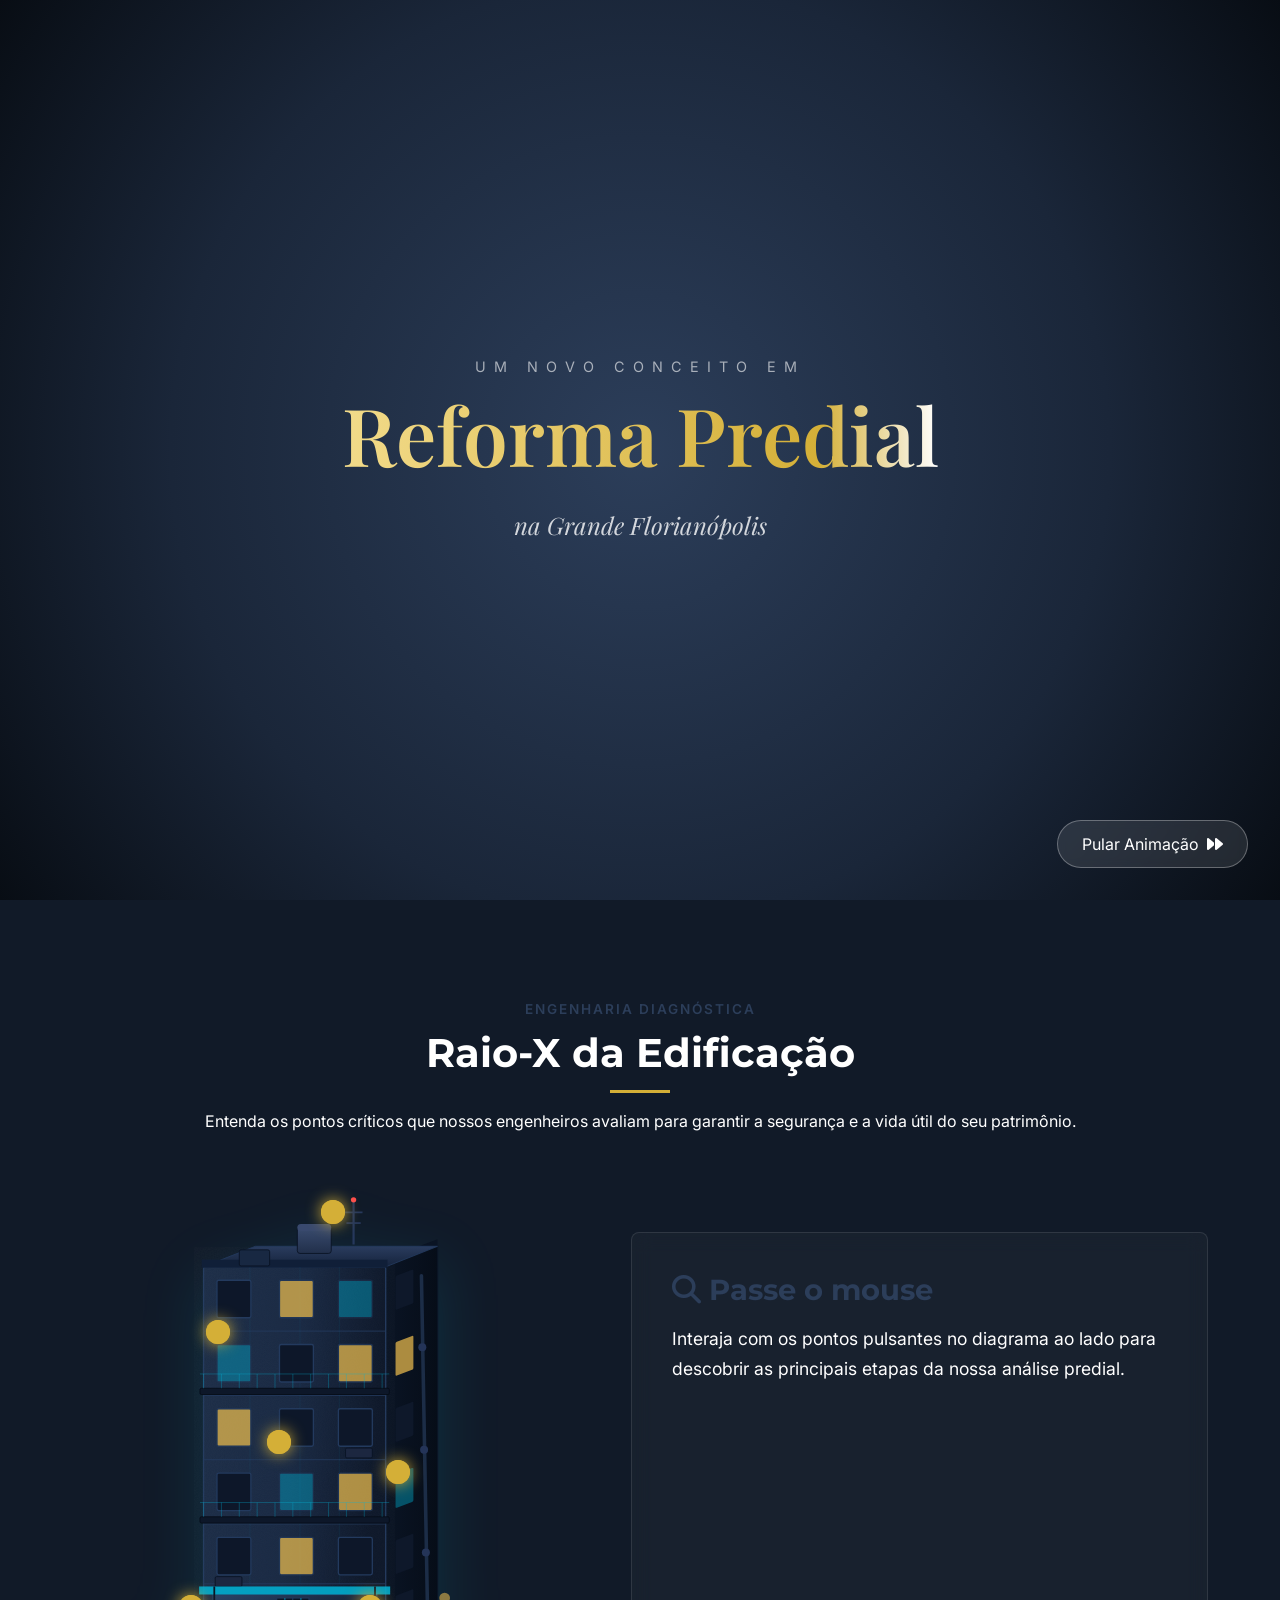
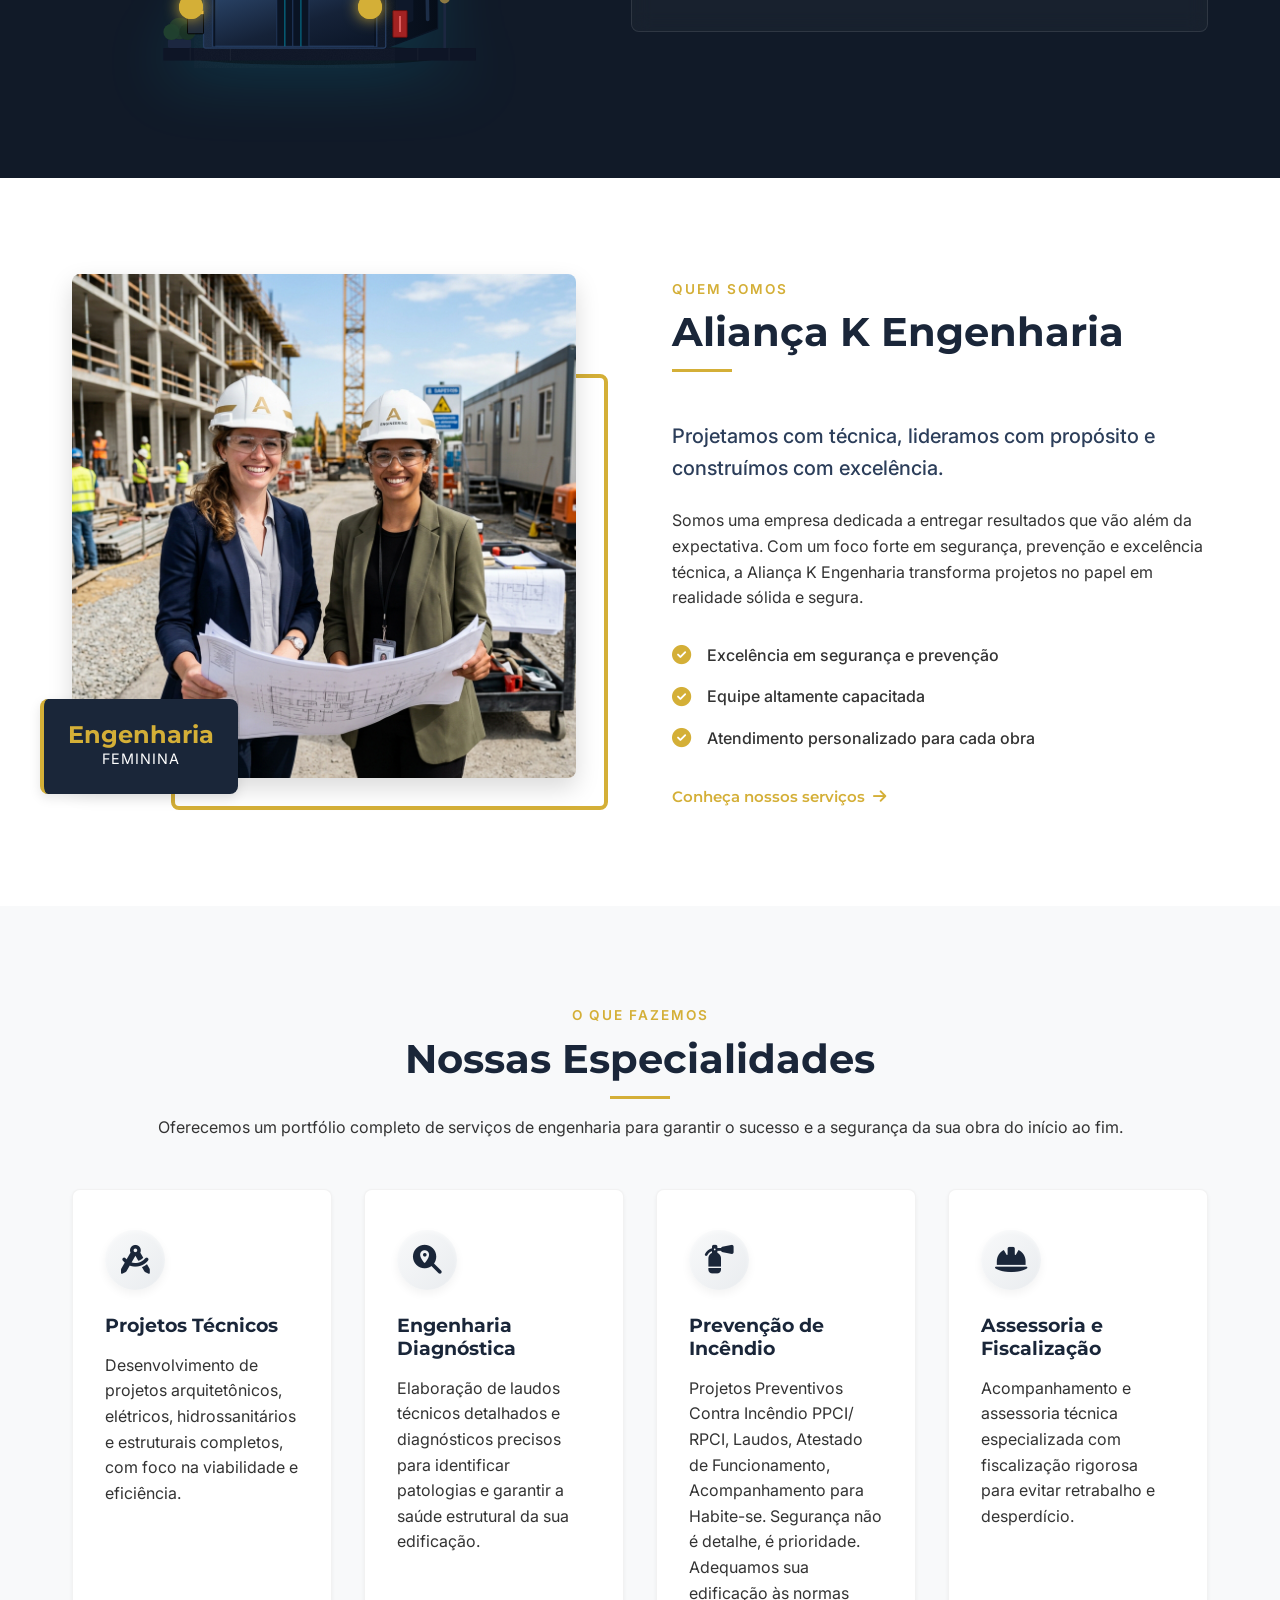
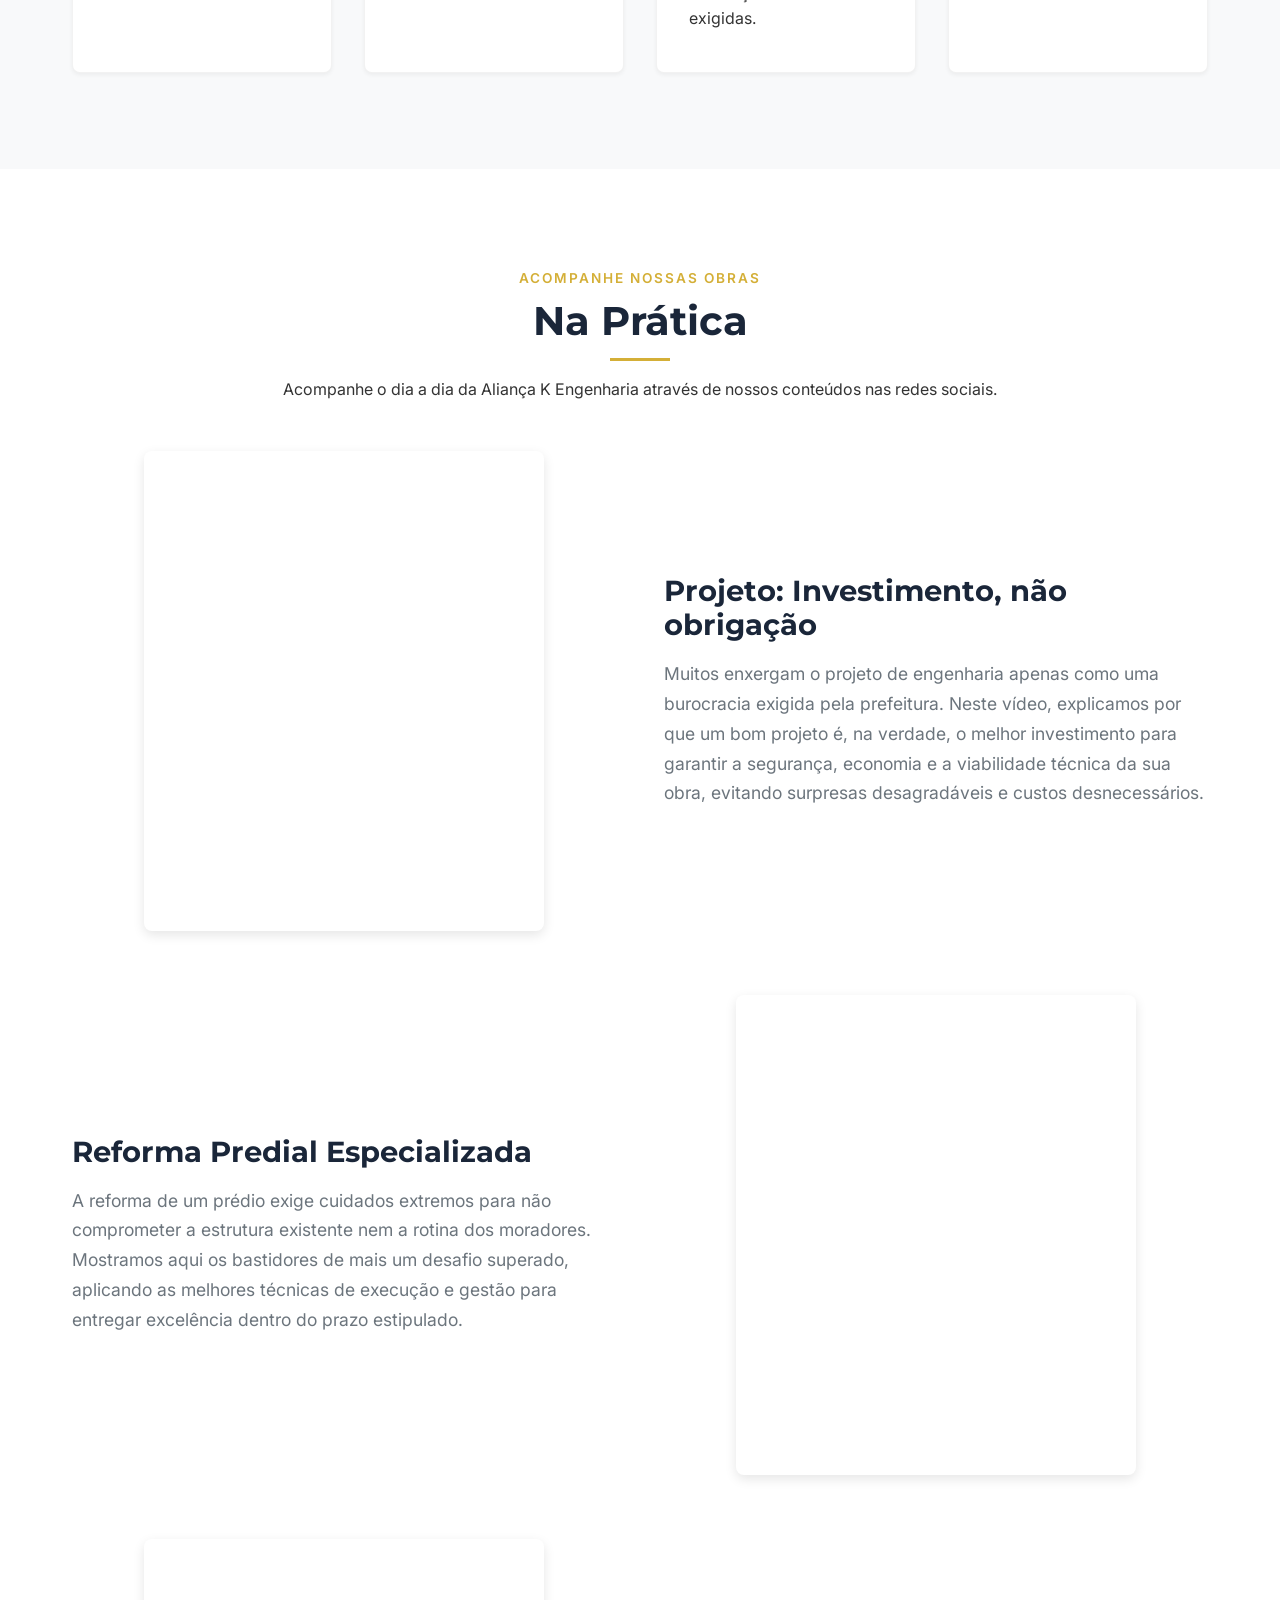
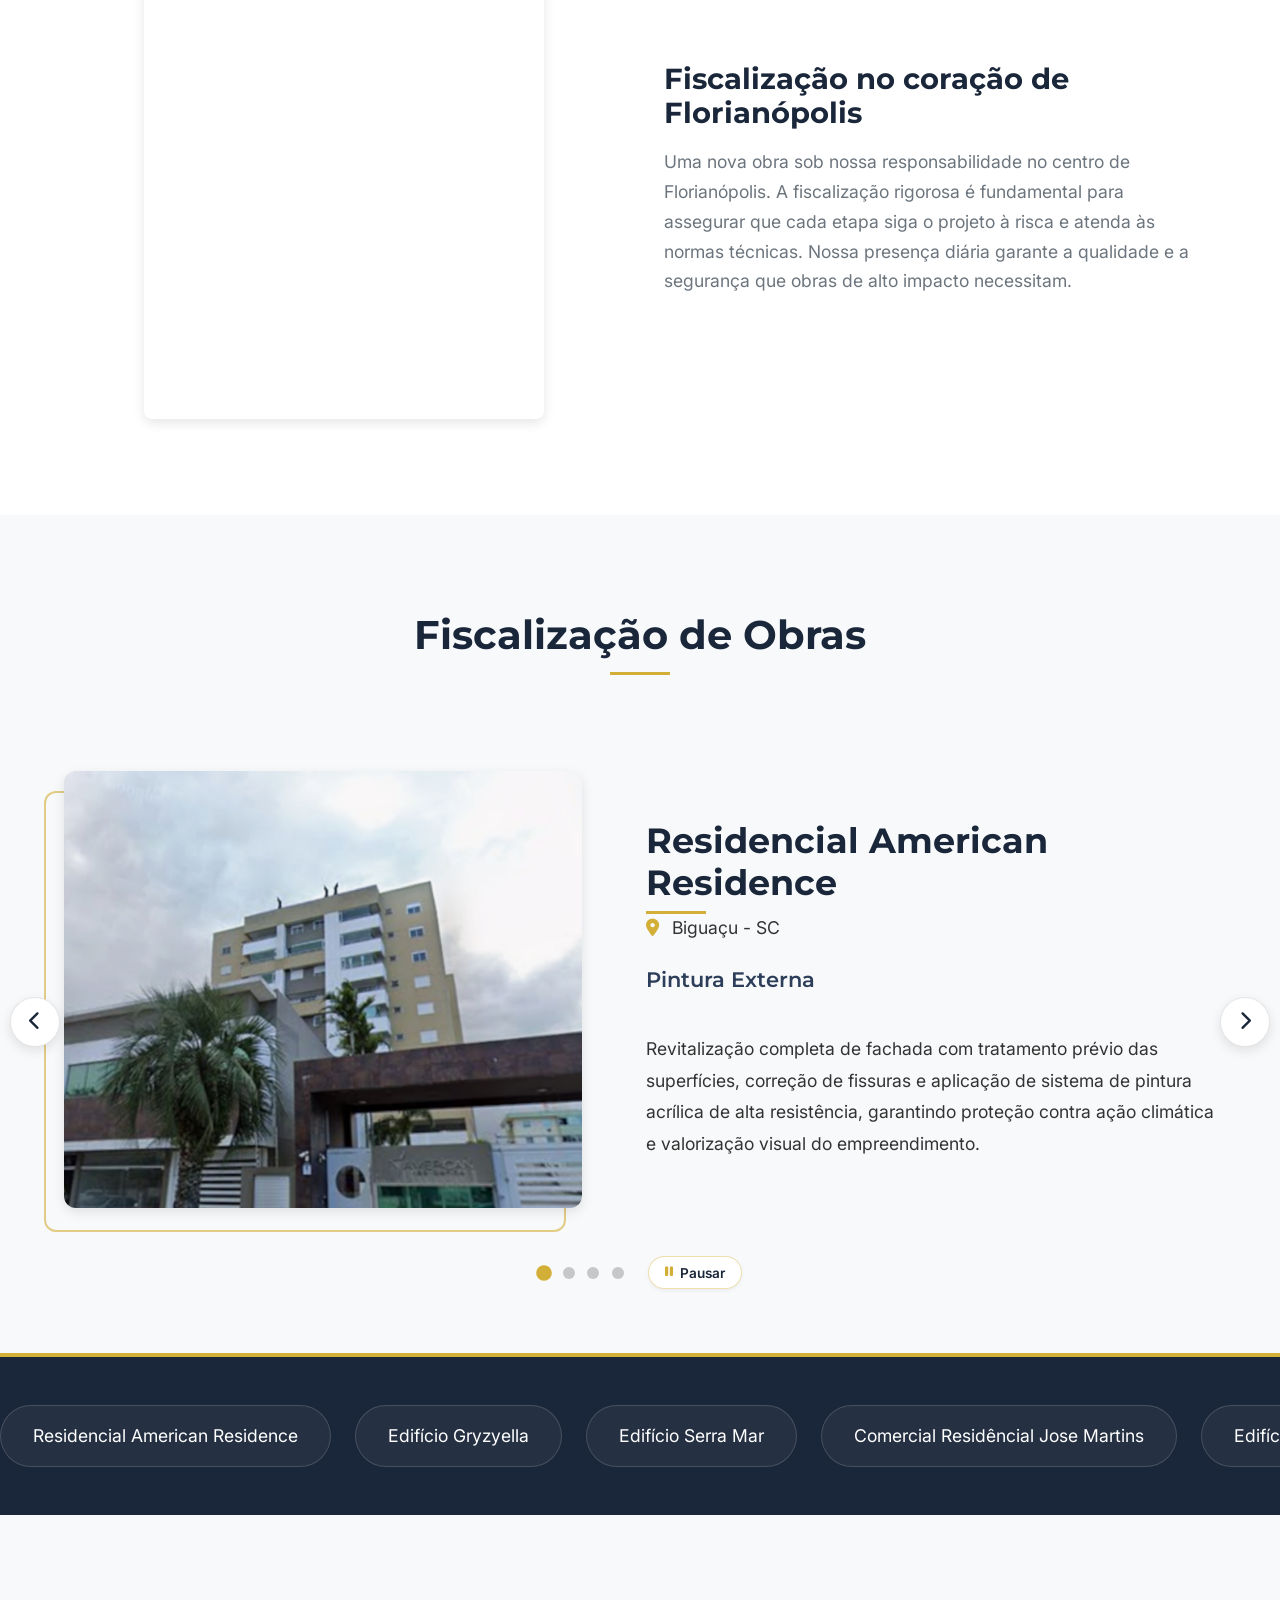
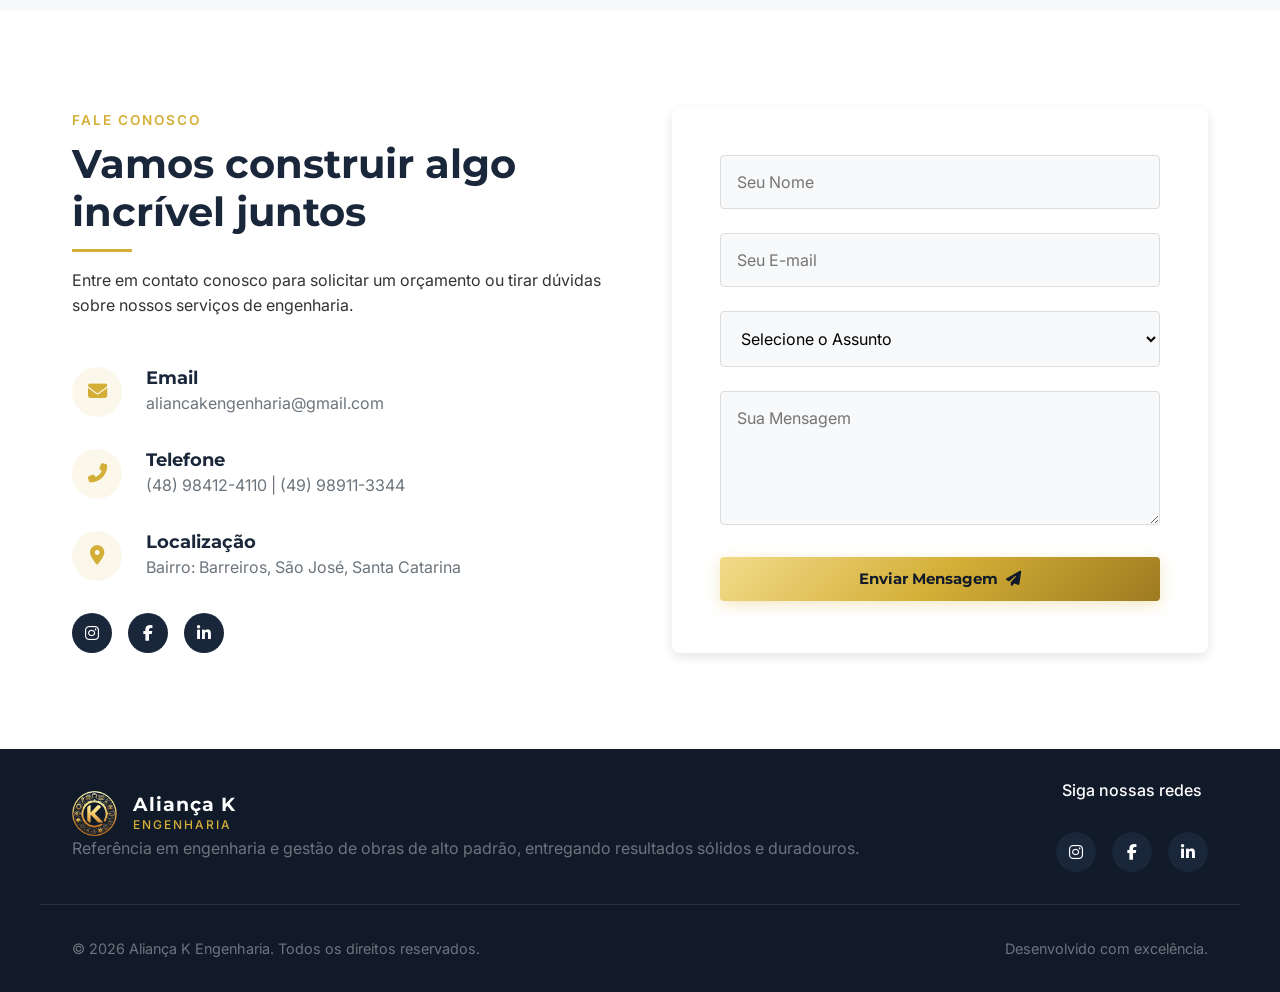
==== commit 6313c3dc: "Padronizar e sintetizar texto do Edifício Gryzyella para equilibrar layout do carrossel" ====
--- a/index.html
+++ b/index.html
@@ -12,7 +12,7 @@
     <!-- FontAwesome for Icons -->
     <link rel="stylesheet" href="https://cdnjs.cloudflare.com/ajax/libs/font-awesome/6.4.0/css/all.min.css">
     <!-- Custom CSS -->
-    <link rel="stylesheet" href="styles.css">
+    <link rel="stylesheet" href="styles.css?v=2.1">
 </head>
 <body class="no-scroll">
     
@@ -479,10 +479,7 @@
                             <h3>Edifício Gryzyella</h3>
                             <p><i class="fas fa-map-marker-alt"></i> São José - SC</p>
                             <h4>Fiscalização de Reforma Predial e Recuperação Estrutural</h4>
-                            <p class="projeto-desc">A reforma predial contou com fiscalização técnica completa, com foco na recuperação estrutural, revitalização das fachadas e adequação às normas de segurança e acessibilidade. Foram tratadas áreas com descolamento de concreto e oxidação das armaduras, além de executados serviços de calafetação, recomposição de reboco, impermeabilização, pintura interna e externa, revitalização de garagens e adequações nas áreas comuns.</p>
-                            <p class="projeto-desc">A obra também atendeu rigorosamente às exigências de Segurança do Trabalho, com aplicação da NR 35, uso controlado de EPIs, Análise de Riscos, emissão de ART e Relatório de Conformidade. O resultado foi a requalificação técnica e estética da edificação, com maior durabilidade e valorização patrimonial.</p>
-                            <h4 style="margin-top: 1.5rem;">Serviços de Laudo</h4>
-                            <p class="projeto-desc">Foi realizado o laudo de patologia do condomínio, com análise técnica das manifestações patológicas existentes, identificação das causas e definição de recomendações para correção e prevenção de novos problemas, contribuindo para a segurança e durabilidade da edificação.</p>
+                            <p class="projeto-desc">Fiscalização técnica completa com foco em recuperação estrutural, tratamento de concreto e armaduras, impermeabilização, revitalização de fachadas e emissão de laudo de patologias, garantindo conformidade às normas técnicas, segurança e valorização patrimonial.</p>
                         </div>
                     </div>
                 </div>
@@ -492,11 +489,15 @@
                     <div class="projeto-row">
                         <div class="projeto-img">
                             <img src="assets/Condominio-Edificio-Serra-Mar-Biguacu_SC.jpg" alt="Edifício Serra Mar">
-                            <div class="projeto-qrcode-badge">
-                                <img src="qrcode/QRCode-Edificio_Serra_Mar.png" alt="QR Code - Informações da Obra Edifício Serra Mar" class="qrcode-thumb">
+                            <div class="projeto-qrcode-badge" id="open-qrcode-modal" title="Clique para ampliar o QR Code">
+                                <div class="qrcode-wrapper">
+                                    <img src="qrcode/QRCode-Edificio_Serra_Mar.png" alt="QR Code - Informações da Obra Edifício Serra Mar" class="qrcode-thumb">
+                                    <span class="qrcode-expand-hint"><i class="fas fa-search-plus"></i> Ampliar</span>
+                                </div>
                                 <div class="qrcode-badge-info">
                                     <span class="qrcode-badge-title"><i class="fas fa-qrcode"></i> Informações da Obra</span>
-                                    <span class="qrcode-badge-subtitle">Aponte a câmera</span>
+                                    <span class="qrcode-badge-subtitle">Aponte a câmera para escanear</span>
+                                    <button type="button" class="qrcode-view-btn"><i class="fas fa-expand-alt"></i> Ampliar QR Code</button>
                                 </div>
                             </div>
                         </div>
@@ -525,7 +526,8 @@
                 </div>
             </div>
 
-            <button class="slider-arrow next-arrow" id="next-projeto"><i class="fas fa-chevron-right"></i></button>
+            <button class="slider-arrow next-arrow" id="next-projeto" aria-label="Próximo slide"><i class="fas fa-chevron-right"></i></button>
+            <button class="mobile-floating-pause" id="mobile-pause-btn" aria-label="Pausar / Retomar carrossel" title="Pausar / Retomar rotação automática"><i class="fas fa-pause"></i></button>
             
             <div class="slider-controls">
                 <div class="slider-dots" id="projetos-dots"></div>
@@ -689,7 +691,26 @@
         <i class="fab fa-whatsapp"></i>
     </a>
 
+    <!-- Modal QR Code Ampliado -->
+    <div class="qrcode-modal" id="qrcode-modal" aria-hidden="true" role="dialog">
+        <div class="qrcode-modal-overlay" id="qrcode-modal-overlay"></div>
+        <div class="qrcode-modal-content animate-fade-up">
+            <button class="qrcode-modal-close" id="close-qrcode-modal" aria-label="Fechar Modal">&times;</button>
+            <div class="qrcode-modal-header">
+                <span class="modal-badge"><i class="fas fa-qrcode"></i> Informações da Obra</span>
+                <h3>Edifício Serra Mar</h3>
+                <p><i class="fas fa-map-marker-alt"></i> Biguaçu - SC</p>
+            </div>
+            <div class="qrcode-modal-body">
+                <div class="qrcode-modal-img-wrap">
+                    <img src="qrcode/QRCode-Edificio_Serra_Mar.png" alt="QR Code Edifício Serra Mar Ampliado" class="qrcode-large-img">
+                </div>
+                <p class="qrcode-scan-help"><i class="fas fa-camera"></i> Aponte a câmera do seu celular para escanear</p>
+            </div>
+        </div>
+    </div>
+
     <!-- Scripts -->
-    <script src="script.js"></script>
+    <script src="script.js?v=2.1"></script>
 </body>
 </html>
--- a/styles.css
+++ b/styles.css
@@ -851,6 +851,10 @@
     right: 10px;
 }
 
+.mobile-floating-pause {
+    display: none;
+}
+
 .slider-controls {
     display: flex;
     align-items: center;
@@ -958,33 +962,65 @@
     z-index: 3;
     display: flex;
     align-items: center;
-    gap: 0.75rem;
-    background: rgba(17, 26, 40, 0.88);
-    backdrop-filter: blur(10px);
-    -webkit-backdrop-filter: blur(10px);
-    border: 1px solid rgba(212, 175, 55, 0.4);
-    padding: 0.6rem 0.85rem;
-    border-radius: 10px;
-    box-shadow: 0 8px 25px rgba(0, 0, 0, 0.35), 0 0 15px rgba(212, 175, 55, 0.15);
+    gap: 1.2rem;
+    background: rgba(13, 21, 33, 0.93);
+    backdrop-filter: blur(12px);
+    -webkit-backdrop-filter: blur(12px);
+    border: 1.5px solid var(--accent-color);
+    padding: 0.85rem 1.2rem;
+    border-radius: 14px;
+    box-shadow: 0 10px 30px rgba(0, 0, 0, 0.5), 0 0 20px rgba(212, 175, 55, 0.25);
     transition: all 0.3s cubic-bezier(0.25, 1, 0.5, 1);
+    cursor: pointer;
 }
 
 .projeto-qrcode-badge:hover {
-    transform: translateY(-3px) scale(1.03);
-    border-color: var(--accent-color);
-    box-shadow: 0 12px 30px rgba(0, 0, 0, 0.45), 0 0 20px rgba(212, 175, 55, 0.3);
-    background: rgba(17, 26, 40, 0.95);
+    transform: translateY(-3px) scale(1.02);
+    border-color: #f2db8a;
+    box-shadow: 0 15px 35px rgba(0, 0, 0, 0.6), 0 0 25px rgba(212, 175, 55, 0.4);
+    background: rgba(13, 21, 33, 0.98);
+}
+
+.qrcode-wrapper {
+    position: relative;
+    width: 110px;
+    height: 110px;
+    flex-shrink: 0;
+    border-radius: 8px;
+    overflow: hidden;
+    border: 2px solid var(--accent-color);
 }
 
 .qrcode-thumb {
-    width: 54px !important;
-    height: 54px !important;
+    width: 100% !important;
+    height: 100% !important;
     object-fit: contain !important;
     background: #ffffff;
-    padding: 3px;
-    border-radius: 6px;
-    box-shadow: 0 2px 6px rgba(0, 0, 0, 0.2);
-    flex-shrink: 0;
+    padding: 4px;
+    display: block;
+}
+
+.qrcode-expand-hint {
+    position: absolute;
+    bottom: 0;
+    left: 0;
+    width: 100%;
+    background: rgba(17, 26, 40, 0.85);
+    color: #f2db8a;
+    font-size: 0.68rem;
+    font-weight: 600;
+    text-align: center;
+    padding: 2px 0;
+    opacity: 0;
+    transition: opacity 0.2s ease;
+    display: flex;
+    align-items: center;
+    justify-content: center;
+    gap: 0.2rem;
+}
+
+.projeto-qrcode-badge:hover .qrcode-expand-hint {
+    opacity: 1;
 }
 
 .qrcode-badge-info {
@@ -995,8 +1031,8 @@
 
 .qrcode-badge-title {
     color: #f2db8a;
-    font-size: 0.85rem;
-    font-weight: 600;
+    font-size: 1rem;
+    font-weight: 700;
     font-family: var(--font-primary);
     display: flex;
     align-items: center;
@@ -1006,14 +1042,39 @@
 
 .qrcode-badge-title i {
     color: var(--accent-color);
-    font-size: 0.95rem;
+    font-size: 1.05rem;
 }
 
 .qrcode-badge-subtitle {
-    color: rgba(255, 255, 255, 0.75);
-    font-size: 0.72rem;
+    color: rgba(255, 255, 255, 0.85);
+    font-size: 0.8rem;
     font-family: var(--font-primary);
-    margin-top: 0.15rem;
+    margin-top: 0.2rem;
+    line-height: 1.3;
+    max-width: 160px;
+}
+
+.qrcode-view-btn {
+    display: inline-flex;
+    align-items: center;
+    gap: 0.4rem;
+    margin-top: 0.6rem;
+    padding: 0.4rem 0.85rem;
+    background: var(--accent-gradient);
+    color: #111a28;
+    font-size: 0.78rem;
+    font-weight: 700;
+    font-family: var(--font-primary);
+    border: none;
+    border-radius: 20px;
+    cursor: pointer;
+    transition: all 0.2s ease;
+    width: fit-content;
+}
+
+.qrcode-view-btn:hover {
+    transform: scale(1.05);
+    box-shadow: 0 4px 12px rgba(212, 175, 55, 0.4);
 }
 
 /* Premium Gold Frame Behind Image */
@@ -1888,21 +1949,110 @@
     }
     
     .projeto-slide {
-        padding: 1rem 1.5rem;
+        padding: 1rem 0.8rem;
+    }
+
+    .projeto-row {
+        gap: 1.5rem;
+    }
+
+    .projeto-text h3 {
+        font-size: 1.6rem;
+    }
+
+    .projeto-text h4 {
+        font-size: 1.1rem;
+        margin-top: 1rem;
+        margin-bottom: 0.5rem;
+    }
+
+    .projeto-text p {
+        font-size: 0.95rem;
+        line-height: 1.65;
+    }
+
+    .projeto-desc {
+        margin-top: 0.8rem;
     }
     
+    /* Controles de Navegação Fixos/Flutuantes no Mobile durante a visualização da seção */
     .slider-arrow {
-        width: 40px;
-        height: 40px;
-        font-size: 1rem;
-    }
-    
+        position: fixed;
+        top: 50%;
+        transform: translateY(-50%);
+        z-index: 990;
+        width: 44px;
+        height: 44px;
+        font-size: 1.1rem;
+        background: rgba(17, 26, 40, 0.93);
+        backdrop-filter: blur(8px);
+        -webkit-backdrop-filter: blur(8px);
+        border: 1.5px solid var(--accent-color);
+        color: var(--accent-color);
+        box-shadow: 0 6px 20px rgba(0, 0, 0, 0.45);
+        opacity: 0;
+        pointer-events: none;
+        transition: opacity 0.3s ease, transform 0.3s ease, background 0.2s ease, color 0.2s ease;
+    }
+
+    .slider-arrow.in-view {
+        opacity: 1;
+        pointer-events: auto;
+    }
+
     .prev-arrow {
-        left: 5px;
-    }
-    
+        left: 10px;
+    }
+
     .next-arrow {
-        right: 5px;
+        right: 10px;
+    }
+
+    .slider-arrow:active {
+        transform: translateY(-50%) scale(0.92);
+        background: var(--accent-gradient);
+        color: #111a28;
+    }
+
+    /* Botão de Pausa Flutuante posicionado logo abaixo da setinha direita no Mobile */
+    .mobile-floating-pause {
+        display: flex;
+        align-items: center;
+        justify-content: center;
+        position: fixed;
+        top: calc(50% + 54px);
+        right: 10px;
+        transform: translateY(-50%);
+        z-index: 990;
+        width: 44px;
+        height: 44px;
+        border-radius: 50%;
+        background: rgba(17, 26, 40, 0.93);
+        backdrop-filter: blur(8px);
+        -webkit-backdrop-filter: blur(8px);
+        border: 1.5px solid var(--accent-color);
+        color: var(--accent-color);
+        box-shadow: 0 6px 20px rgba(0, 0, 0, 0.45);
+        font-size: 0.95rem;
+        cursor: pointer;
+        opacity: 0;
+        pointer-events: none;
+        transition: opacity 0.3s ease, transform 0.3s ease, background 0.2s ease, color 0.2s ease;
+    }
+
+    .mobile-floating-pause.in-view {
+        opacity: 1;
+        pointer-events: auto;
+    }
+
+    .mobile-floating-pause:active {
+        transform: translateY(-50%) scale(0.92);
+    }
+
+    .mobile-floating-pause.paused {
+        background: var(--accent-gradient);
+        color: #111a28;
+        border-color: #f2db8a;
     }
 
     .slider-controls {
@@ -1914,20 +2064,180 @@
     .projeto-qrcode-badge {
         bottom: 0.8rem;
         right: 0.8rem;
-        padding: 0.45rem 0.65rem;
-        gap: 0.5rem;
-    }
-
-    .qrcode-thumb {
-        width: 44px !important;
-        height: 44px !important;
+        padding: 0.6rem 0.8rem;
+        gap: 0.8rem;
+    }
+
+    .qrcode-wrapper {
+        width: 80px;
+        height: 80px;
     }
 
     .qrcode-badge-title {
-        font-size: 0.75rem;
+        font-size: 0.85rem;
     }
 
     .qrcode-badge-subtitle {
-        font-size: 0.65rem;
-    }
-}
+        font-size: 0.72rem;
+        max-width: 130px;
+    }
+
+    .qrcode-view-btn {
+        font-size: 0.72rem;
+        padding: 0.3rem 0.65rem;
+        margin-top: 0.4rem;
+    }
+}
+
+/* ==========================================================================
+   QR Code Modal (Lightbox)
+   ========================================================================== */
+.qrcode-modal {
+    position: fixed;
+    top: 0;
+    left: 0;
+    width: 100%;
+    height: 100vh;
+    z-index: 100000;
+    display: flex;
+    align-items: center;
+    justify-content: center;
+    opacity: 0;
+    visibility: hidden;
+    transition: opacity 0.35s ease, visibility 0.35s ease;
+}
+
+.qrcode-modal.active {
+    opacity: 1;
+    visibility: visible;
+}
+
+.qrcode-modal-overlay {
+    position: absolute;
+    top: 0;
+    left: 0;
+    width: 100%;
+    height: 100%;
+    background: rgba(8, 13, 20, 0.88);
+    backdrop-filter: blur(10px);
+    -webkit-backdrop-filter: blur(10px);
+    cursor: pointer;
+}
+
+.qrcode-modal-content {
+    position: relative;
+    z-index: 2;
+    background: linear-gradient(145deg, #162438 0%, #0d1624 100%);
+    border: 2px solid var(--accent-color);
+    border-radius: 20px;
+    padding: 2.5rem 2rem;
+    text-align: center;
+    max-width: 440px;
+    width: 90%;
+    box-shadow: 0 25px 60px rgba(0, 0, 0, 0.7), 0 0 35px rgba(212, 175, 55, 0.3);
+    transform: scale(0.85);
+    transition: transform 0.35s cubic-bezier(0.34, 1.56, 0.64, 1);
+}
+
+.qrcode-modal.active .qrcode-modal-content {
+    transform: scale(1);
+}
+
+.qrcode-modal-close {
+    position: absolute;
+    top: 15px;
+    right: 20px;
+    background: none;
+    border: none;
+    color: rgba(255, 255, 255, 0.7);
+    font-size: 2.2rem;
+    cursor: pointer;
+    line-height: 1;
+    transition: color 0.2s ease, transform 0.2s ease;
+}
+
+.qrcode-modal-close:hover {
+    color: var(--accent-color);
+    transform: scale(1.15) rotate(90deg);
+}
+
+.modal-badge {
+    display: inline-flex;
+    align-items: center;
+    gap: 0.4rem;
+    background: rgba(212, 175, 55, 0.15);
+    color: var(--accent-color);
+    border: 1px solid rgba(212, 175, 55, 0.4);
+    padding: 0.35rem 0.9rem;
+    border-radius: 20px;
+    font-size: 0.8rem;
+    font-weight: 700;
+    margin-bottom: 0.8rem;
+    text-transform: uppercase;
+    letter-spacing: 0.6px;
+}
+
+.qrcode-modal-header h3 {
+    color: #ffffff;
+    font-size: 1.9rem;
+    font-family: var(--font-heading);
+    margin-bottom: 0.3rem;
+}
+
+.qrcode-modal-header p {
+    color: rgba(255, 255, 255, 0.75);
+    font-size: 0.95rem;
+    margin-bottom: 1.5rem;
+}
+
+.qrcode-modal-header p i {
+    color: var(--accent-color);
+}
+
+.qrcode-modal-img-wrap {
+    display: inline-block;
+    background: #ffffff;
+    padding: 15px;
+    border-radius: 16px;
+    box-shadow: 0 12px 35px rgba(0, 0, 0, 0.5);
+    border: 3px solid var(--accent-color);
+    margin-bottom: 1.5rem;
+}
+
+.qrcode-large-img {
+    width: 250px !important;
+    height: 250px !important;
+    object-fit: contain !important;
+    display: block;
+}
+
+.qrcode-scan-help {
+    color: rgba(255, 255, 255, 0.9);
+    font-size: 0.9rem;
+    display: flex;
+    align-items: center;
+    justify-content: center;
+    gap: 0.5rem;
+    background: rgba(255, 255, 255, 0.06);
+    padding: 0.8rem 1.2rem;
+    border-radius: 30px;
+    border: 1px solid rgba(255, 255, 255, 0.12);
+}
+
+.qrcode-scan-help i {
+    color: var(--accent-color);
+    font-size: 1.1rem;
+}
+
+@media (max-width: 480px) {
+    .qrcode-large-img {
+        width: 200px !important;
+        height: 200px !important;
+    }
+    .qrcode-modal-content {
+        padding: 2rem 1.2rem;
+    }
+    .qrcode-modal-header h3 {
+        font-size: 1.5rem;
+    }
+}
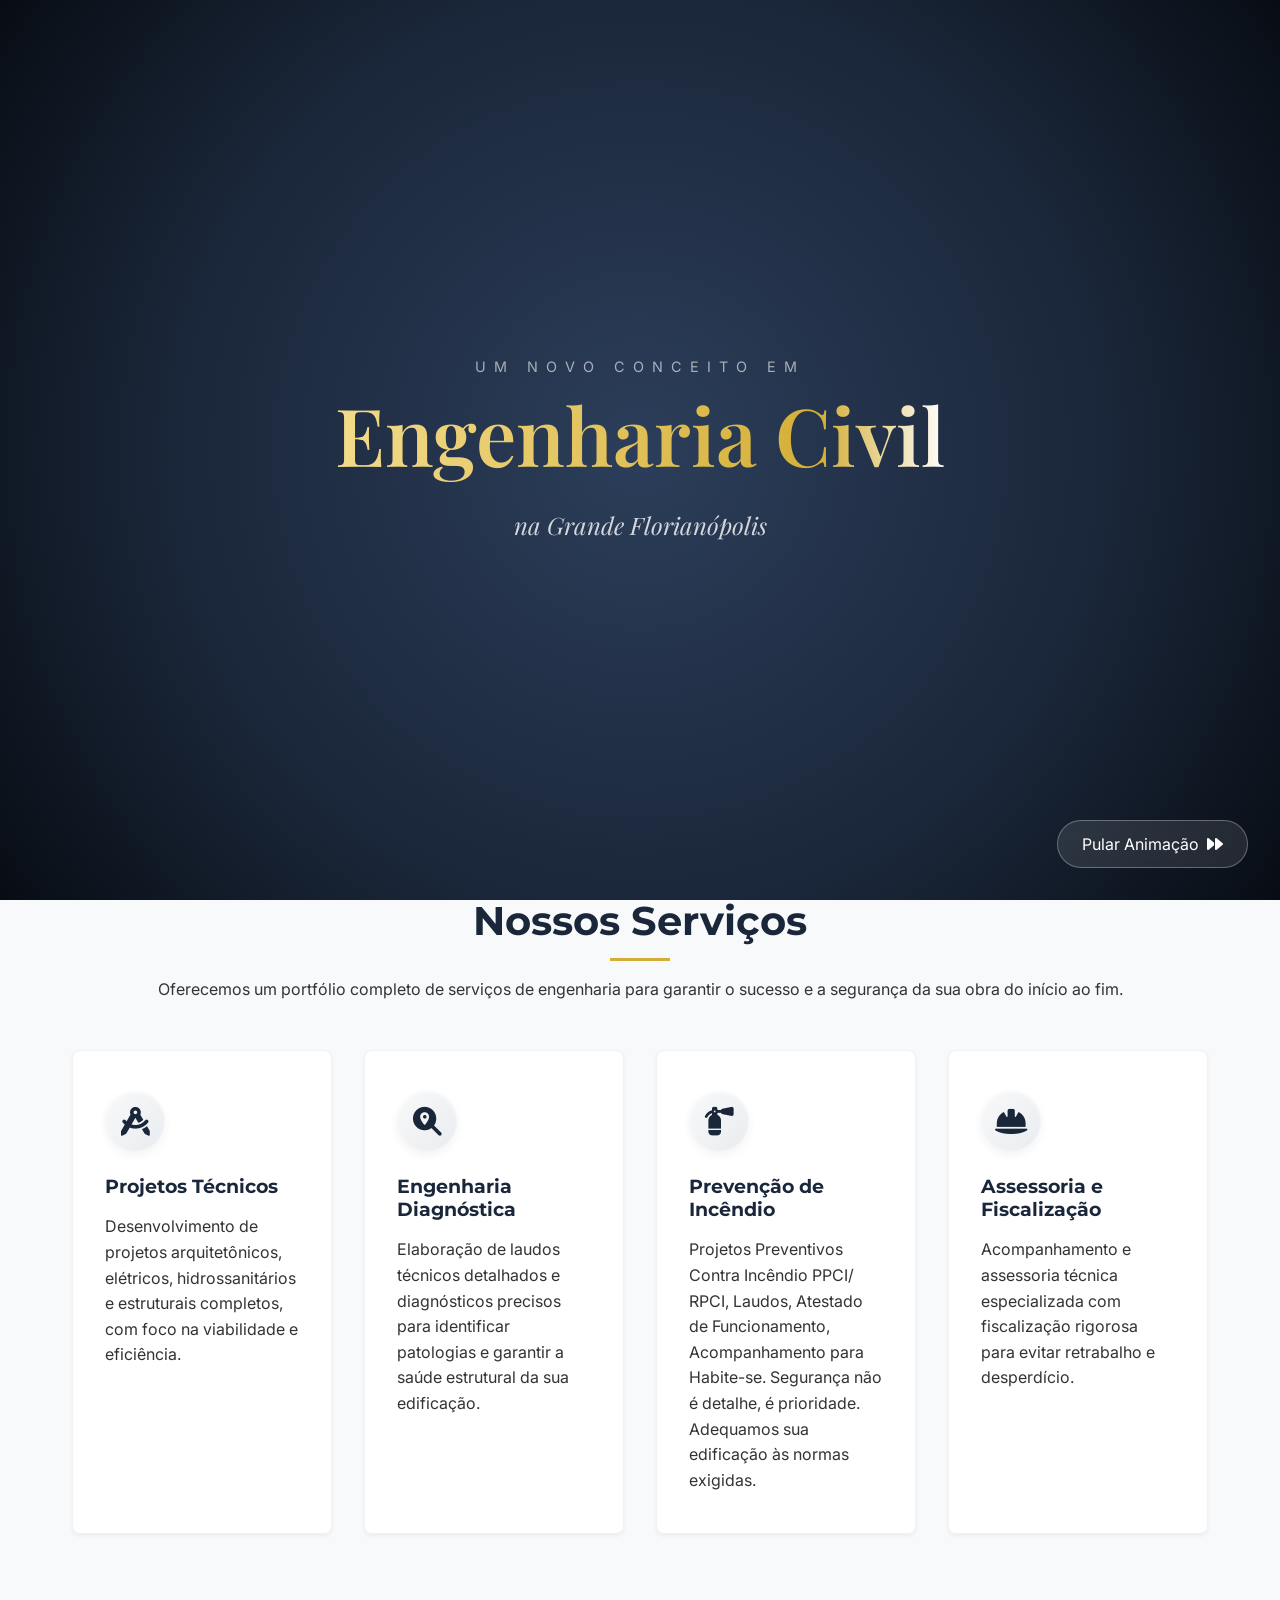
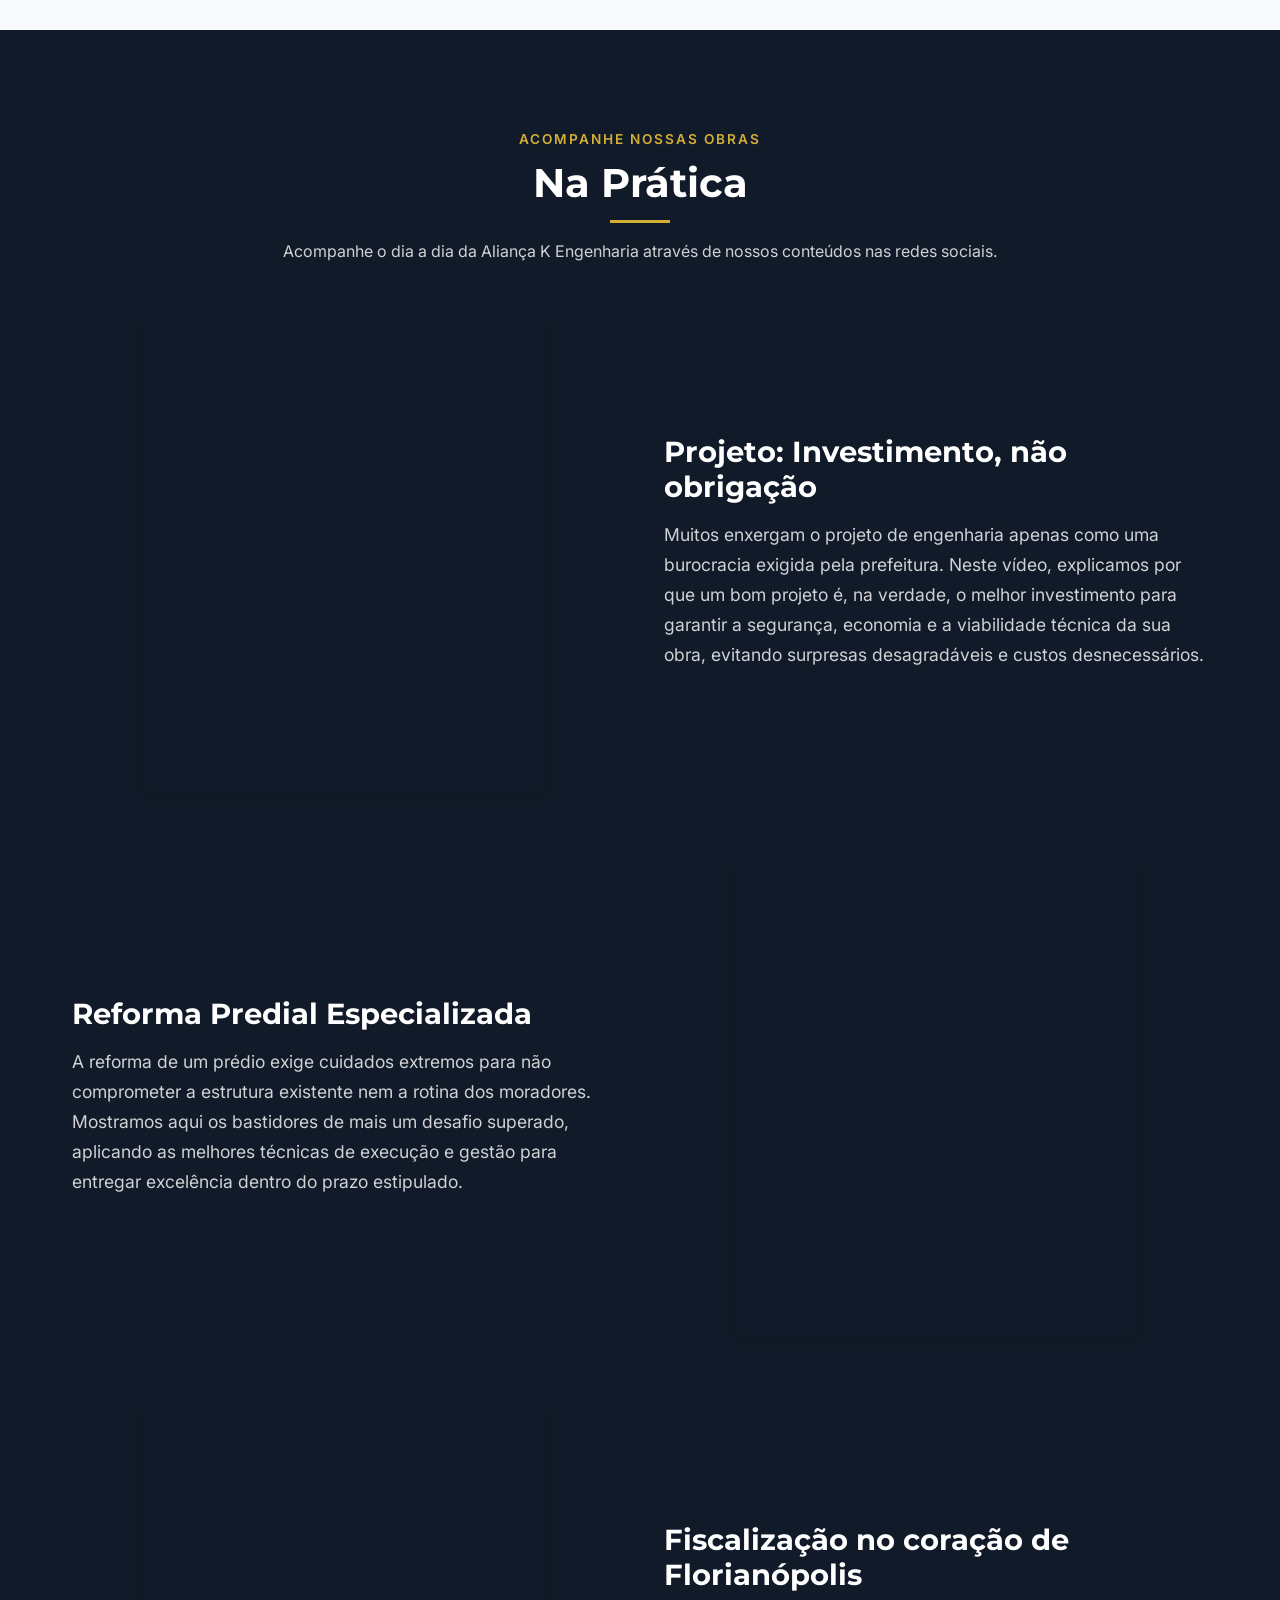
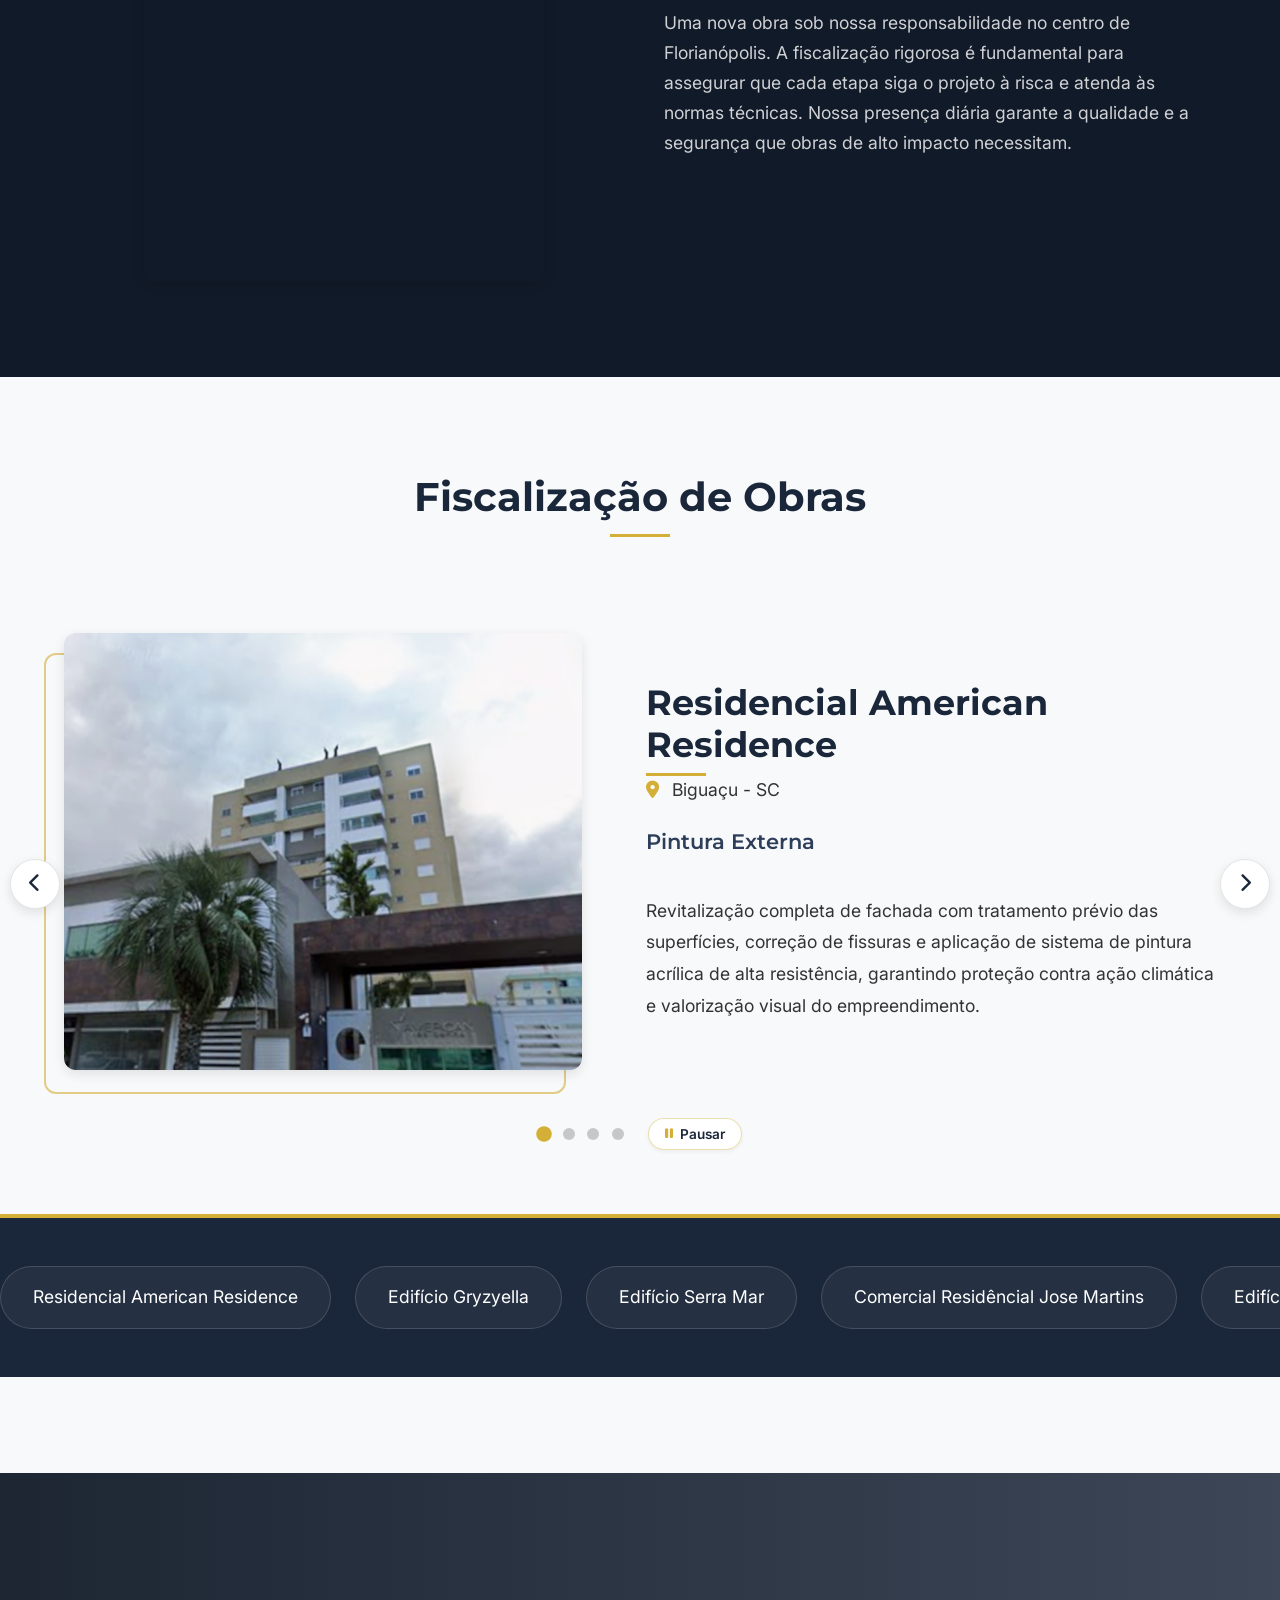
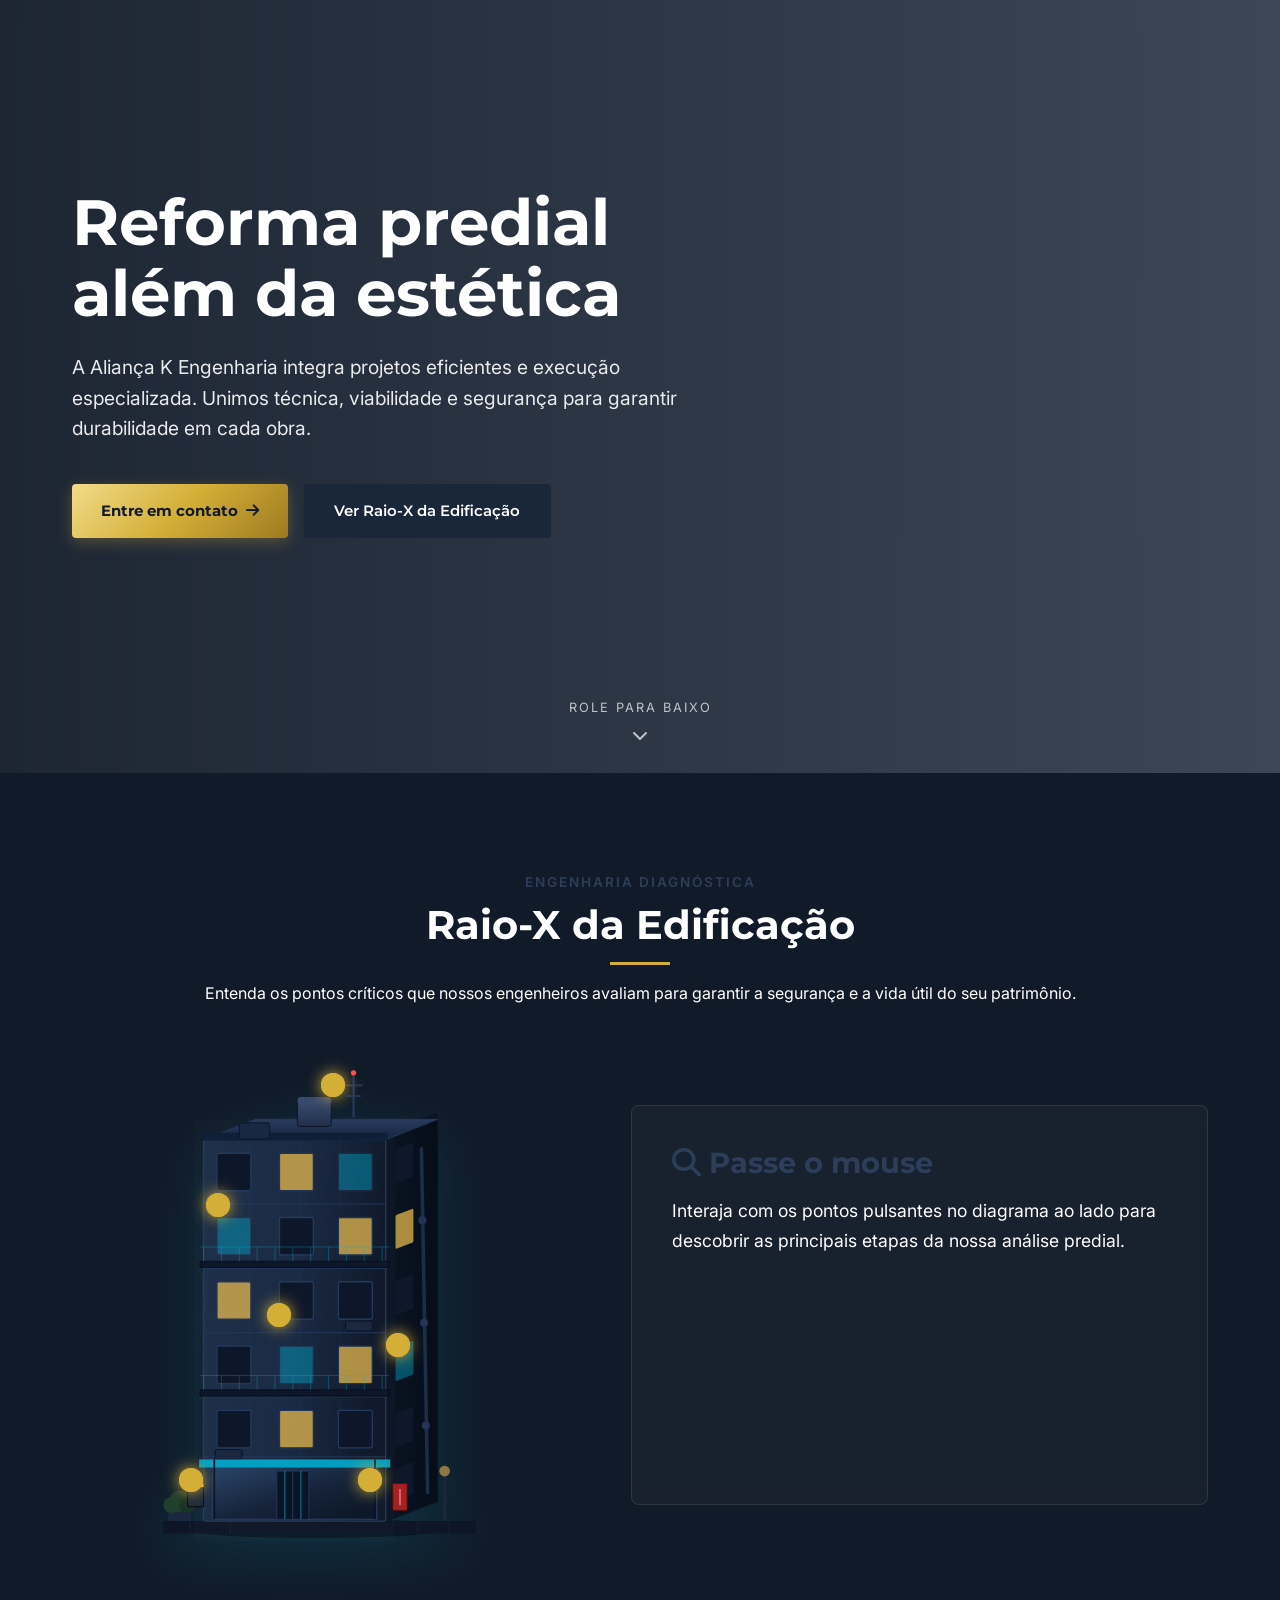
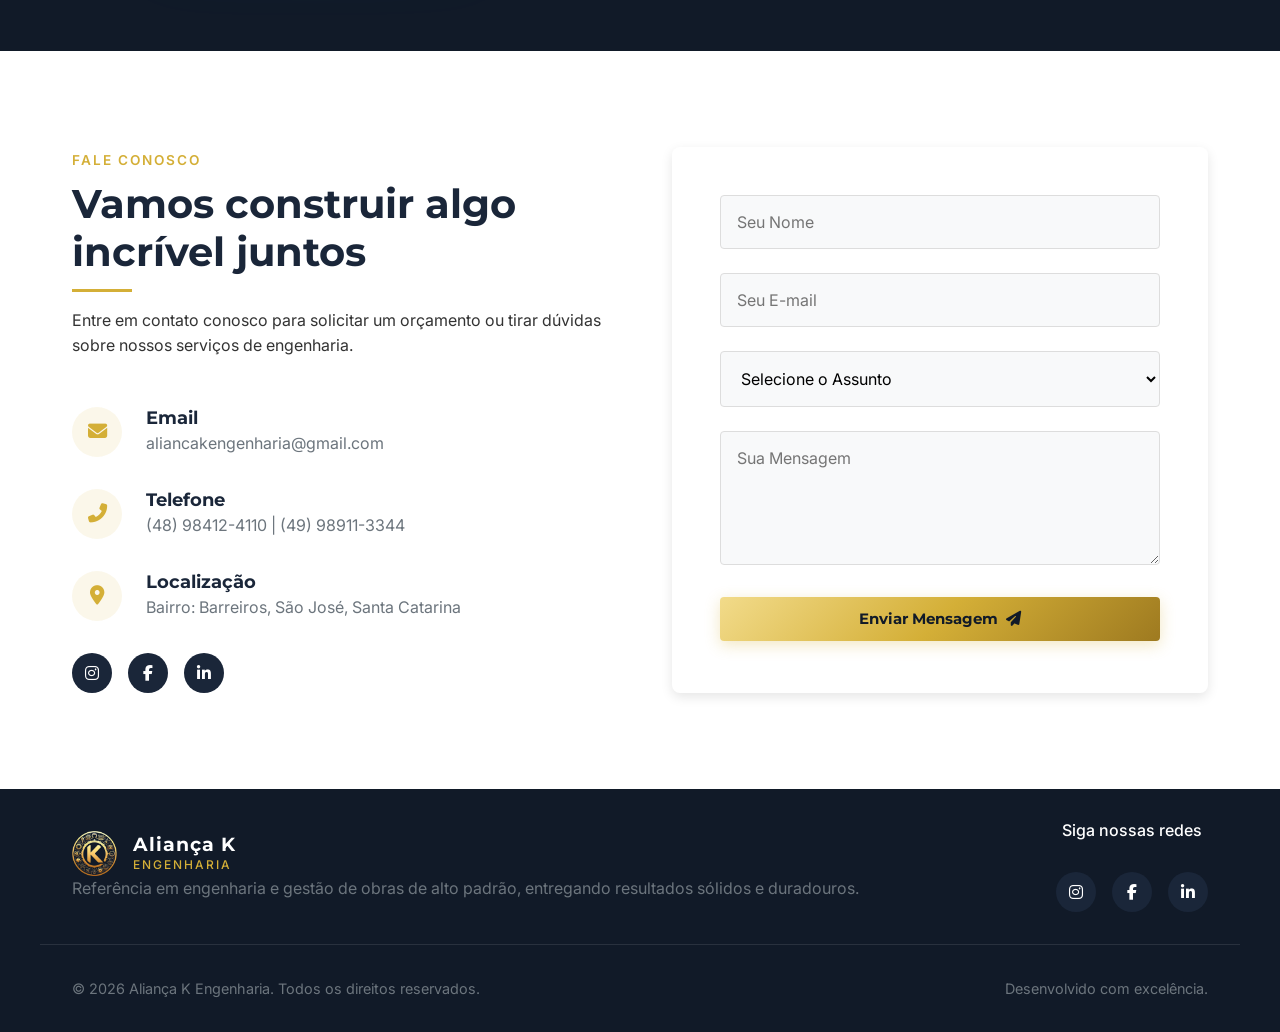
==== commit 6a53ab7e: "Reorganizar fluxo de secoes da landing page, ajustar posicionamento para Engenharia Civil e calibrar" ====
--- a/index.html
+++ b/index.html
@@ -22,7 +22,7 @@
         <div class="splash-content">
             <div id="splash-text" class="splash-text-container">
                 <span class="splash-line-1">Um novo conceito em</span>
-                <span class="splash-line-2">Reforma Predial</span>
+                <span class="splash-line-2">Engenharia Civil</span>
                 <span class="splash-line-3">na Grande Florianópolis</span>
             </div>
             <div id="splash-logo" class="splash-logo">
@@ -38,7 +38,7 @@
     <!-- Navbar -->
     <nav class="navbar" id="navbar">
         <div class="container nav-container">
-            <a href="#" class="logo">
+            <a href="#sobre" class="logo">
                 <img src="assets/logo.png" alt="Aliança K Engenharia" class="nav-img-logo">
                 <div class="logo-text">
                     <span class="logo-title">Aliança K</span>
@@ -51,270 +51,19 @@
             </div>
 
             <ul class="nav-links" id="nav-links">
-                <li><a href="#home" class="active">Home</a></li>
-                <li><a href="#sobre">Sobre Nós</a></li>
+                <li><a href="#sobre" class="active">Quem Somos</a></li>
                 <li><a href="#servicos">Nossos Serviços</a></li>
-                <li><a href="#portfolio">Nossos Clientes</a></li>
+                <li><a href="#midia">Na Prática</a></li>
+                <li><a href="#portfolio">Fiscalização de Obras</a></li>
+                <li><a href="#reforma">Reforma Predial</a></li>
+                <li><a href="#raiox">Raio-X</a></li>
                 <li><a href="#contato" class="btn btn-outline">Contato</a></li>
             </ul>
         </div>
     </nav>
 
-    <!-- Hero Section -->
-    <section class="hero" id="home">
-        <div class="hero-overlay"></div>
-        <div class="container hero-content">
-            <div class="hero-text animate-fade-up">
-                <h1>Reforma predial<br>além da estética</h1>
-                <p>A Aliança K Engenharia integra projetos eficientes e execução especializada. Unimos técnica, viabilidade e segurança para garantir durabilidade em cada obra.</p>
-                <div class="hero-buttons">
-                    <a href="#contato" class="btn btn-primary">Entre em contato <i class="fas fa-arrow-right"></i></a>
-                    <a href="#portfolio" class="btn btn-secondary">Ver Portfólio</a>
-                </div>
-            </div>
-        </div>
-        <div class="scroll-indicator">
-            <span>Role para baixo</span>
-            <i class="fas fa-chevron-down"></i>
-        </div>
-    </section>
-
-    <!-- Raio-X Section -->
-    <section class="raiox-section section-padding bg-dark" id="raiox">
-        <div class="container">
-            <div class="section-header center animate-fade-up">
-                <span class="subtitle" style="color: var(--primary-light);">Engenharia Diagnóstica</span>
-                <h2 style="color: white;">Raio-X da Edificação</h2>
-                <p style="color: var(--text-light);">Entenda os pontos críticos que nossos engenheiros avaliam para garantir a segurança e a vida útil do seu patrimônio.</p>
-            </div>
-
-            <div class="raiox-container">
-                <!-- Blueprint Building representation -->
-                <div class="building-blueprint animate-fade-up">
-                    <div class="building-wrapper">
-                        <svg class="building-svg" viewBox="0 0 380 560" xmlns="http://www.w3.org/2000/svg">
-                          <defs>
-                            <linearGradient id="facadeGrad" x1="0" y1="0" x2="1" y2="0.15">
-                              <stop offset="0%" stop-color="#1c2d47"/>
-                              <stop offset="55%" stop-color="#182842"/>
-                              <stop offset="100%" stop-color="#0d1729"/>
-                            </linearGradient>
-                            <linearGradient id="sideFacadeGrad" x1="0" y1="0" x2="1" y2="0">
-                              <stop offset="0%" stop-color="#0a1424"/>
-                              <stop offset="100%" stop-color="#060d18"/>
-                            </linearGradient>
-                            <linearGradient id="roofTopGrad" x1="0" y1="0" x2="0" y2="1">
-                              <stop offset="0%" stop-color="#2a3c5e"/>
-                              <stop offset="100%" stop-color="#15233c"/>
-                            </linearGradient>
-                            <linearGradient id="glassGrad" x1="0" y1="0" x2="1" y2="1">
-                              <stop offset="0%" stop-color="#2a4468"/>
-                              <stop offset="55%" stop-color="#152238"/>
-                              <stop offset="100%" stop-color="#0b1526"/>
-                            </linearGradient>
-                            <linearGradient id="tankGrad" x1="0" y1="0" x2="0" y2="1">
-                              <stop offset="0%" stop-color="#3a4c70"/>
-                              <stop offset="100%" stop-color="#212f4a"/>
-                            </linearGradient>
-                            <filter id="concreteTexture" x="-5%" y="-5%" width="110%" height="110%">
-                              <feTurbulence type="fractalNoise" baseFrequency="0.9" numOctaves="2" result="noise" seed="7"/>
-                              <feColorMatrix in="noise" type="matrix" values="0 0 0 0 1  0 0 0 0 1  0 0 0 0 1  0 0 0 0.025 0"/>
-                            </filter>
-                          </defs>
-                    
-                          <ellipse cx="185" cy="530" rx="150" ry="11" fill="#000" opacity="0.4"/>
-                    
-                          <rect x="15" y="522" width="350" height="14" fill="#0e1526"/>
-                          <g stroke="rgba(255,255,255,0.06)" stroke-width="1">
-                            <line x1="45" y1="522" x2="45" y2="536"/>
-                            <line x1="90" y1="522" x2="90" y2="536"/>
-                            <line x1="300" y1="522" x2="300" y2="536"/>
-                            <line x1="335" y1="522" x2="335" y2="536"/>
-                          </g>
-                          <line x1="330" y1="522" x2="330" y2="470" stroke="#1c2740" stroke-width="3"/>
-                          <circle cx="330" cy="466" r="6" fill="#f2c14e" opacity="0.55"/>
-                          <rect x="20" y="512" width="26" height="10" rx="2" fill="#1c2740"/>
-                          <circle cx="33" cy="500" r="12" fill="#1f3a2e"/>
-                          <circle cx="24" cy="504" r="9" fill="#20402f"/>
-                          <circle cx="42" cy="504" r="9" fill="#1a3327"/>
-                    
-                          <polygon points="264,95 322,72 322,500 264,522" fill="url(#sideFacadeGrad)" stroke="#0a1424" stroke-width="1.5"/>
-                    
-                          <line x1="304" y1="105" x2="311" y2="490" stroke="#1c2d47" stroke-width="4" stroke-linecap="round"/>
-                          <circle cx="305" cy="185" r="4.5" fill="#243458"/>
-                          <circle cx="307" cy="300" r="4.5" fill="#243458"/>
-                          <circle cx="309" cy="415" r="4.5" fill="#243458"/>
-                    
-                          <g transform="matrix(1,-0.379,0,1,0,101.6)">
-                            <rect class="win-side" x="275" y="108" width="20" height="38" rx="1.5"/>
-                            <rect class="win-side win-lit" x="275" y="182" width="20" height="38" rx="1.5"/>
-                            <rect class="win-side" x="275" y="256" width="20" height="38" rx="1.5"/>
-                            <rect class="win-side win-lit-blue" x="275" y="330" width="20" height="38" rx="1.5"/>
-                            <rect class="win-side" x="275" y="404" width="20" height="38" rx="1.5"/>
-                            <rect class="win-side" x="275" y="466" width="20" height="36" rx="1.5"/>
-                          </g>
-                    
-                          <polygon points="264,86 322,64 322,72 264,95" fill="#0a1424"/>
-                    
-                          <rect x="60" y="95" width="204" height="427" rx="2" fill="url(#facadeGrad)" stroke="#233a5e" stroke-width="1.5"/>
-                          <rect x="60" y="95" width="204" height="427" rx="2" fill="url(#facadeGrad)" filter="url(#concreteTexture)"/>
-                    
-                          <polygon points="60,95 264,95 322,72 118,72" fill="url(#roofTopGrad)" stroke="#233a5e" stroke-width="1"/>
-                          <rect x="58" y="87" width="208" height="9" fill="#101f38"/>
-                    
-                          <rect x="100" y="76" width="34" height="18" rx="2" fill="#182842" stroke="#0a1424"/>
-                          <rect x="165" y="50" width="38" height="30" rx="3" fill="url(#tankGrad)" stroke="#0a1424"/>
-                          <rect x="165" y="47" width="38" height="8" rx="4" fill="#39496e"/>
-                          <line x1="228" y1="70" x2="228" y2="22" stroke="#26385c" stroke-width="2.5"/>
-                          <line x1="218" y1="34" x2="238" y2="34" stroke="#26385c" stroke-width="2"/>
-                          <line x1="220" y1="46" x2="236" y2="46" stroke="#26385c" stroke-width="2"/>
-                          <circle class="beacon" cx="228" cy="20" r="3" fill="#ff4d4d"/>
-                    
-                          <g stroke="#233a5e" stroke-width="1">
-                            <line x1="60" y1="167" x2="264" y2="167"/>
-                            <line x1="60" y1="239" x2="264" y2="239"/>
-                            <line x1="60" y1="311" x2="264" y2="311"/>
-                            <line x1="60" y1="383" x2="264" y2="383"/>
-                            <line x1="60" y1="450" x2="264" y2="450"/>
-                          </g>
-                          <g stroke="rgba(0,180,216,0.08)" stroke-width="1">
-                            <line x1="112" y1="95" x2="112" y2="450"/>
-                            <line x1="168" y1="95" x2="168" y2="450"/>
-                            <line x1="212" y1="95" x2="212" y2="450"/>
-                          </g>
-                    
-                          <rect class="win-front" x="75" y="110" width="38" height="42" rx="2"/>
-                          <rect class="win-front win-lit" x="145" y="110" width="38" height="42" rx="2"/>
-                          <rect class="win-front win-lit-blue" x="211" y="110" width="38" height="42" rx="2"/>
-                    
-                          <rect class="win-front win-lit-blue" x="75" y="182" width="38" height="42" rx="2"/>
-                          <rect class="win-front" x="145" y="182" width="38" height="42" rx="2"/>
-                          <rect class="win-front win-lit win-flicker" x="211" y="182" width="38" height="42" rx="2"/>
-                          <rect x="56" y="231" width="212" height="7" rx="1.5" fill="#0d1729" stroke="#060d18"/>
-                          <g stroke="rgba(0,180,216,0.35)" stroke-width="1">
-                            <line x1="60" y1="215" x2="60" y2="231"/>
-                            <line x1="80" y1="215" x2="80" y2="231"/>
-                            <line x1="100" y1="215" x2="100" y2="231"/>
-                            <line x1="120" y1="215" x2="120" y2="231"/>
-                            <line x1="140" y1="215" x2="140" y2="231"/>
-                            <line x1="160" y1="215" x2="160" y2="231"/>
-                            <line x1="180" y1="215" x2="180" y2="231"/>
-                            <line x1="200" y1="215" x2="200" y2="231"/>
-                            <line x1="220" y1="215" x2="220" y2="231"/>
-                            <line x1="240" y1="215" x2="240" y2="231"/>
-                            <line x1="260" y1="215" x2="260" y2="231"/>
-                            <line x1="56" y1="215" x2="268" y2="215"/>
-                          </g>
-                    
-                          <rect class="win-front win-lit" x="75" y="254" width="38" height="42" rx="2"/>
-                          <rect class="win-front" x="145" y="254" width="38" height="42" rx="2"/>
-                          <rect class="win-front" x="211" y="254" width="38" height="42" rx="2"/>
-                          <rect class="ac-unit" x="219" y="298" width="30" height="11" rx="1.5"/>
-                    
-                          <rect class="win-front" x="75" y="326" width="38" height="42" rx="2"/>
-                          <rect class="win-front win-lit-blue" x="145" y="326" width="38" height="42" rx="2"/>
-                          <rect class="win-front win-lit" x="211" y="326" width="38" height="42" rx="2"/>
-                          <rect x="56" y="375" width="212" height="7" rx="1.5" fill="#0d1729" stroke="#060d18"/>
-                          <g stroke="rgba(0,180,216,0.35)" stroke-width="1">
-                            <line x1="60" y1="359" x2="60" y2="375"/>
-                            <line x1="80" y1="359" x2="80" y2="375"/>
-                            <line x1="100" y1="359" x2="100" y2="375"/>
-                            <line x1="120" y1="359" x2="120" y2="375"/>
-                            <line x1="140" y1="359" x2="140" y2="375"/>
-                            <line x1="160" y1="359" x2="160" y2="375"/>
-                            <line x1="180" y1="359" x2="180" y2="375"/>
-                            <line x1="200" y1="359" x2="200" y2="375"/>
-                            <line x1="220" y1="359" x2="220" y2="375"/>
-                            <line x1="240" y1="359" x2="240" y2="375"/>
-                            <line x1="260" y1="359" x2="260" y2="375"/>
-                            <line x1="56" y1="359" x2="268" y2="359"/>
-                          </g>
-                    
-                          <rect class="win-front" x="75" y="398" width="38" height="42" rx="2"/>
-                          <rect class="win-front win-lit" x="145" y="398" width="38" height="42" rx="2"/>
-                          <rect class="win-front" x="211" y="398" width="38" height="42" rx="2"/>
-                          <rect class="ac-unit" x="73" y="442" width="30" height="11" rx="1.5"/>
-                    
-                          <rect x="70" y="462" width="184" height="58" fill="url(#glassGrad)" stroke="#233a5e" stroke-width="1.5"/>
-                          <rect x="55" y="453" width="214" height="9" fill="#00B4D8" opacity="0.85"/>
-                          <line x1="72" y1="453" x2="72" y2="520" stroke="#0a1424" stroke-width="2"/>
-                          <line x1="252" y1="453" x2="252" y2="520" stroke="#0a1424" stroke-width="2"/>
-                          <rect x="142" y="466" width="18" height="54" fill="#0a1424" stroke="#233a5e"/>
-                          <rect x="160" y="466" width="18" height="54" fill="#0a1424" stroke="#233a5e"/>
-                          <line x1="151" y1="466" x2="151" y2="520" stroke="#00B4D8" stroke-width="1.5" opacity="0.5"/>
-                          <line x1="169" y1="466" x2="169" y2="520" stroke="#00B4D8" stroke-width="1.5" opacity="0.5"/>
-                    
-                          <rect class="elec-box" x="42" y="480" width="18" height="26" rx="1"/>
-                          <rect x="42" y="480" width="18" height="4" fill="#f2c14e"/>
-                    
-                          <rect class="fire-box" x="272" y="480" width="16" height="30" rx="1"/>
-                          <line x1="280" y1="486" x2="280" y2="504" stroke="#ff8080" stroke-width="1.5"/>
-                        </svg>
-                    
-                        <div class="hotspot" data-target="info-cobertura" style="top: 6%; left: 54%;">
-                            <div class="pulse"></div>
-                        </div>
-                        <div class="hotspot" data-target="info-fachada" style="top: 30%; left: 20%;">
-                            <div class="pulse"></div>
-                        </div>
-                        <div class="hotspot" data-target="info-estrutura" style="top: 52%; left: 38%;">
-                            <div class="pulse"></div>
-                        </div>
-                        <div class="hotspot" data-target="info-hidrossanitario" style="top: 58%; left: 73%;">
-                            <div class="pulse"></div>
-                        </div>
-                        <div class="hotspot" data-target="info-eletrica" style="top: 85%; left: 12%;">
-                            <div class="pulse"></div>
-                        </div>
-                        <div class="hotspot" data-target="info-incendio" style="top: 85%; left: 65%;">
-                            <div class="pulse"></div>
-                        </div>
-                    </div>
-                </div>
-
-                <!-- Info Panels -->
-                <div class="raiox-info-panel animate-fade-left">
-                    <div class="info-card active" id="info-default">
-                        <h3><i class="fas fa-search"></i> Passe o mouse</h3>
-                        <p>Interaja com os pontos pulsantes no diagrama ao lado para descobrir as principais etapas da nossa análise predial.</p>
-                    </div>
-                    <div class="info-card" id="info-cobertura">
-                        <img src="assets/images/raiox/cobertura.png" alt="Inspeção de Cobertura" style="width:100%; border-radius:4px; margin-bottom:1rem; object-fit:cover; height: 120px;">
-                        <h3>Cobertura</h3>
-                        <p>Verificação de telhados, impermeabilização e calhas. Prevenimos infiltrações severas que podem comprometer toda a estrutura abaixo.</p>
-                    </div>
-                    <div class="info-card" id="info-fachada">
-                        <img src="assets/images/raiox/fachada.png" alt="Inspeção de Fachada" style="width:100%; border-radius:4px; margin-bottom:1rem; object-fit:cover; height: 120px;">
-                        <h3>Fachada</h3>
-                        <p>Inspeção de revestimentos, estanqueidade e patologias externas. Garantimos a estética e a proteção térmica e contra intempéries.</p>
-                    </div>
-                    <div class="info-card" id="info-estrutura">
-                        <img src="assets/images/raiox/estrutura.png" alt="Inspeção de Estrutura" style="width:100%; border-radius:4px; margin-bottom:1rem; object-fit:cover; height: 120px;">
-                        <h3>Estrutura</h3>
-                        <p>Avaliação de fissuras, deformações e condições de segurança. O coração do edifício deve estar sempre robusto e íntegro.</p>
-                    </div>
-                    <div class="info-card" id="info-hidrossanitario">
-                        <img src="assets/images/raiox/hidrossanitario.png" alt="Inspeção Hidrossanitária" style="width:100%; border-radius:4px; margin-bottom:1rem; object-fit:cover; height: 120px;">
-                        <h3>Hidrossanitário</h3>
-                        <p>Análise de tubulações, infiltrações invisíveis e reservatórios. Essencial para evitar desperdícios e danos colaterais a outros sistemas.</p>
-                    </div>
-                    <div class="info-card" id="info-eletrica">
-                        <img src="assets/images/raiox/eletrica.png" alt="Inspeção Elétrica" style="width:100%; border-radius:4px; margin-bottom:1rem; object-fit:cover; height: 120px;">
-                        <h3>Elétrica</h3>
-                        <p>Verificação de instalações, quadros de força e conformidade técnica. Mitigamos riscos de curtos-circuitos e incêndios.</p>
-                    </div>
-                    <div class="info-card" id="info-incendio">
-                        <img src="assets/images/raiox/incendio.png" alt="Inspeção de Prevenção de Incêndio" style="width:100%; border-radius:4px; margin-bottom:1rem; object-fit:cover; height: 120px;">
-                        <h3>Prevenção de Incêndio</h3>
-                        <p>Avaliação de sistemas de alarme, rotas de fuga e PPCI. Segurança total e conformidade com as exigências dos Bombeiros.</p>
-                    </div>
-                </div>
-            </div>
-        </div>
-    </section>
-
-    <!-- Sobre Section -->
-    <section class="sobre section-padding" id="sobre">
+    <!-- 01. Quem Somos Section -->
+    <section class="sobre section-padding bg-dark" id="sobre" style="padding-top: 8.5rem;">
         <div class="container">
             <div class="sobre-grid">
                 <div class="sobre-image animate-fade-right">
@@ -346,12 +95,12 @@
         </div>
     </section>
 
-    <!-- Serviços Section -->
+    <!-- 02. Nossos Serviços Section -->
     <section class="servicos section-padding bg-light" id="servicos">
         <div class="container">
             <div class="section-header center animate-fade-up">
                 <span class="subtitle">O Que Fazemos</span>
-                <h2>Nossas Especialidades</h2>
+                <h2>Nossos Serviços</h2>
                 <p>Oferecemos um portfólio completo de serviços de engenharia para garantir o sucesso e a segurança da sua obra do início ao fim.</p>
             </div>
 
@@ -395,8 +144,8 @@
         </div>
     </section>
 
-    <!-- Vídeos Instagram Section -->
-    <section class="videos-section section-padding" id="midia">
+    <!-- 03. Vídeos Instagram Section (Na Prática) -->
+    <section class="videos-section section-padding bg-dark" id="midia">
         <div class="container">
             <div class="section-header center animate-fade-up">
                 <span class="subtitle">Acompanhe Nossas Obras</span>
@@ -441,8 +190,8 @@
         </div>
     </section>
 
-    <!-- Portfolio Section -->
-    <section class="portfolio section-padding" id="portfolio">
+    <!-- 04. Portfolio Section (Fiscalização de Obras) -->
+    <section class="portfolio section-padding bg-light" id="portfolio">
         <div class="container">
             <div class="section-header center animate-fade-up">
                 <h2>Fiscalização de Obras</h2>
@@ -489,7 +238,7 @@
                     <div class="projeto-row">
                         <div class="projeto-img">
                             <img src="assets/Condominio-Edificio-Serra-Mar-Biguacu_SC.jpg" alt="Edifício Serra Mar">
-                            <div class="projeto-qrcode-badge" id="open-qrcode-modal" title="Clique para ampliar o QR Code">
+                            <div class="projeto-qrcode-badge" id="open-qrcode-modal" data-link="https://mareflow.github.io/qrcode-alicancak/publico/obra.html?id=2f9640fd-aeb8-4002-bd60-76840b81c64c" title="Clique para ampliar o QR Code">
                                 <div class="qrcode-wrapper">
                                     <img src="qrcode/QRCode-Edificio_Serra_Mar.png" alt="QR Code - Informações da Obra Edifício Serra Mar" class="qrcode-thumb">
                                     <span class="qrcode-expand-hint"><i class="fas fa-search-plus"></i> Ampliar</span>
@@ -582,7 +331,260 @@
         </div>
     </section>
 
-    <!-- Contato Section -->
+    <!-- 05. Reforma Predial Além da Estética Section -->
+    <section class="hero" id="reforma">
+        <div class="hero-overlay"></div>
+        <div class="container hero-content">
+            <div class="hero-text animate-fade-up">
+                <h1>Reforma predial<br>além da estética</h1>
+                <p>A Aliança K Engenharia integra projetos eficientes e execução especializada. Unimos técnica, viabilidade e segurança para garantir durabilidade em cada obra.</p>
+                <div class="hero-buttons">
+                    <a href="#contato" class="btn btn-primary">Entre em contato <i class="fas fa-arrow-right"></i></a>
+                    <a href="#raiox" class="btn btn-secondary">Ver Raio-X da Edificação</a>
+                </div>
+            </div>
+        </div>
+        <div class="scroll-indicator">
+            <span>Role para baixo</span>
+            <i class="fas fa-chevron-down"></i>
+        </div>
+    </section>
+
+    <!-- 06. Raio-X Section (O Predinho) -->
+    <section class="raiox-section section-padding bg-dark" id="raiox">
+        <div class="container">
+            <div class="section-header center animate-fade-up">
+                <span class="subtitle" style="color: var(--primary-light);">Engenharia Diagnóstica</span>
+                <h2 style="color: white;">Raio-X da Edificação</h2>
+                <p style="color: var(--text-light);">Entenda os pontos críticos que nossos engenheiros avaliam para garantir a segurança e a vida útil do seu patrimônio.</p>
+            </div>
+
+            <div class="raiox-container">
+                <!-- Blueprint Building representation -->
+                <div class="building-blueprint animate-fade-up">
+                    <div class="building-wrapper">
+                        <svg class="building-svg" viewBox="0 0 380 560" xmlns="http://www.w3.org/2000/svg">
+                          <defs>
+                            <linearGradient id="facadeGrad" x1="0" y1="0" x2="1" y2="0.15">
+                              <stop offset="0%" stop-color="#1c2d47"/>
+                              <stop offset="55%" stop-color="#182842"/>
+                              <stop offset="100%" stop-color="#0d1729"/>
+                            </linearGradient>
+                            <linearGradient id="sideFacadeGrad" x1="0" y1="0" x2="1" y2="0">
+                              <stop offset="0%" stop-color="#0a1424"/>
+                              <stop offset="100%" stop-color="#060d18"/>
+                            </linearGradient>
+                            <linearGradient id="roofTopGrad" x1="0" y1="0" x2="0" y2="1">
+                              <stop offset="0%" stop-color="#2a3c5e"/>
+                              <stop offset="100%" stop-color="#15233c"/>
+                            </linearGradient>
+                            <linearGradient id="glassGrad" x1="0" y1="0" x2="1" y2="1">
+                              <stop offset="0%" stop-color="#2a4468"/>
+                              <stop offset="55%" stop-color="#152238"/>
+                              <stop offset="100%" stop-color="#0b1526"/>
+                            </linearGradient>
+                            <linearGradient id="tankGrad" x1="0" y1="0" x2="0" y2="1">
+                              <stop offset="0%" stop-color="#3a4c70"/>
+                              <stop offset="100%" stop-color="#212f4a"/>
+                            </linearGradient>
+                            <filter id="concreteTexture" x="-5%" y="-5%" width="110%" height="110%">
+                              <feTurbulence type="fractalNoise" baseFrequency="0.9" numOctaves="2" result="noise" seed="7"/>
+                              <feColorMatrix in="noise" type="matrix" values="0 0 0 0 1  0 0 0 0 1  0 0 0 0 1  0 0 0 0.025 0"/>
+                            </filter>
+                          </defs>
+                    
+                          <ellipse cx="185" cy="530" rx="150" ry="11" fill="#000" opacity="0.4"/>
+                    
+                          <rect x="15" y="522" width="350" height="14" fill="#0e1526"/>
+                          <g stroke="rgba(255,255,255,0.06)" stroke-width="1">
+                            <line x1="45" y1="522" x2="45" y2="536"/>
+                            <line x1="90" y1="522" x2="90" y2="536"/>
+                            <line x1="300" y1="522" x2="300" y2="536"/>
+                            <line x1="335" y1="522" x2="335" y2="536"/>
+                          </g>
+                          <line x1="330" y1="522" x2="330" y2="470" stroke="#1c2740" stroke-width="3"/>
+                          <circle cx="330" cy="466" r="6" fill="#f2c14e" opacity="0.55"/>
+                          <rect x="20" y="512" width="26" height="10" rx="2" fill="#1c2740"/>
+                          <circle cx="33" cy="500" r="12" fill="#1f3a2e"/>
+                          <circle cx="24" cy="504" r="9" fill="#20402f"/>
+                          <circle cx="42" cy="504" r="9" fill="#1a3327"/>
+                    
+                          <polygon points="264,95 322,72 322,500 264,522" fill="url(#sideFacadeGrad)" stroke="#0a1424" stroke-width="1.5"/>
+                    
+                          <line x1="304" y1="105" x2="311" y2="490" stroke="#1c2d47" stroke-width="4" stroke-linecap="round"/>
+                          <circle cx="305" cy="185" r="4.5" fill="#243458"/>
+                          <circle cx="307" cy="300" r="4.5" fill="#243458"/>
+                          <circle cx="309" cy="415" r="4.5" fill="#243458"/>
+                    
+                          <g transform="matrix(1,-0.379,0,1,0,101.6)">
+                            <rect class="win-side" x="275" y="108" width="20" height="38" rx="1.5"/>
+                            <rect class="win-side win-lit" x="275" y="182" width="20" height="38" rx="1.5"/>
+                            <rect class="win-side" x="275" y="256" width="20" height="38" rx="1.5"/>
+                            <rect class="win-side win-lit-blue" x="275" y="330" width="20" height="38" rx="1.5"/>
+                            <rect class="win-side" x="275" y="404" width="20" height="38" rx="1.5"/>
+                            <rect class="win-side" x="275" y="466" width="20" height="36" rx="1.5"/>
+                          </g>
+                    
+                          <polygon points="264,86 322,64 322,72 264,95" fill="#0a1424"/>
+                    
+                          <rect x="60" y="95" width="204" height="427" rx="2" fill="url(#facadeGrad)" stroke="#233a5e" stroke-width="1.5"/>
+                          <rect x="60" y="95" width="204" height="427" rx="2" fill="url(#facadeGrad)" filter="url(#concreteTexture)"/>
+                    
+                          <polygon points="60,95 264,95 322,72 118,72" fill="url(#roofTopGrad)" stroke="#233a5e" stroke-width="1"/>
+                          <rect x="58" y="87" width="208" height="9" fill="#101f38"/>
+                    
+                          <rect x="100" y="76" width="34" height="18" rx="2" fill="#182842" stroke="#0a1424"/>
+                          <rect x="165" y="50" width="38" height="30" rx="3" fill="url(#tankGrad)" stroke="#0a1424"/>
+                          <rect x="165" y="47" width="38" height="8" rx="4" fill="#39496e"/>
+                          <line x1="228" y1="70" x2="228" y2="22" stroke="#26385c" stroke-width="2.5"/>
+                          <line x1="218" y1="34" x2="238" y2="34" stroke="#26385c" stroke-width="2"/>
+                          <line x1="220" y1="46" x2="236" y2="46" stroke="#26385c" stroke-width="2"/>
+                          <circle class="beacon" cx="228" cy="20" r="3" fill="#ff4d4d"/>
+                    
+                          <g stroke="#233a5e" stroke-width="1">
+                            <line x1="60" y1="167" x2="264" y2="167"/>
+                            <line x1="60" y1="239" x2="264" y2="239"/>
+                            <line x1="60" y1="311" x2="264" y2="311"/>
+                            <line x1="60" y1="383" x2="264" y2="383"/>
+                            <line x1="60" y1="450" x2="264" y2="450"/>
+                          </g>
+                          <g stroke="rgba(0,180,216,0.08)" stroke-width="1">
+                            <line x1="112" y1="95" x2="112" y2="450"/>
+                            <line x1="168" y1="95" x2="168" y2="450"/>
+                            <line x1="212" y1="95" x2="212" y2="450"/>
+                          </g>
+                    
+                          <rect class="win-front" x="75" y="110" width="38" height="42" rx="2"/>
+                          <rect class="win-front win-lit" x="145" y="110" width="38" height="42" rx="2"/>
+                          <rect class="win-front win-lit-blue" x="211" y="110" width="38" height="42" rx="2"/>
+                    
+                          <rect class="win-front win-lit-blue" x="75" y="182" width="38" height="42" rx="2"/>
+                          <rect class="win-front" x="145" y="182" width="38" height="42" rx="2"/>
+                          <rect class="win-front win-lit win-flicker" x="211" y="182" width="38" height="42" rx="2"/>
+                          <rect x="56" y="231" width="212" height="7" rx="1.5" fill="#0d1729" stroke="#060d18"/>
+                          <g stroke="rgba(0,180,216,0.35)" stroke-width="1">
+                            <line x1="60" y1="215" x2="60" y2="231"/>
+                            <line x1="80" y1="215" x2="80" y2="231"/>
+                            <line x1="100" y1="215" x2="100" y2="231"/>
+                            <line x1="120" y1="215" x2="120" y2="231"/>
+                            <line x1="140" y1="215" x2="140" y2="231"/>
+                            <line x1="160" y1="215" x2="160" y2="231"/>
+                            <line x1="180" y1="215" x2="180" y2="231"/>
+                            <line x1="200" y1="215" x2="200" y2="231"/>
+                            <line x1="220" y1="215" x2="220" y2="231"/>
+                            <line x1="240" y1="215" x2="240" y2="231"/>
+                            <line x1="260" y1="215" x2="260" y2="231"/>
+                            <line x1="56" y1="215" x2="268" y2="215"/>
+                          </g>
+                    
+                          <rect class="win-front win-lit" x="75" y="254" width="38" height="42" rx="2"/>
+                          <rect class="win-front" x="145" y="254" width="38" height="42" rx="2"/>
+                          <rect class="win-front" x="211" y="254" width="38" height="42" rx="2"/>
+                          <rect class="ac-unit" x="219" y="298" width="30" height="11" rx="1.5"/>
+                    
+                          <rect class="win-front" x="75" y="326" width="38" height="42" rx="2"/>
+                          <rect class="win-front win-lit-blue" x="145" y="326" width="38" height="42" rx="2"/>
+                          <rect class="win-front win-lit" x="211" y="326" width="38" height="42" rx="2"/>
+                          <rect x="56" y="375" width="212" height="7" rx="1.5" fill="#0d1729" stroke="#060d18"/>
+                          <g stroke="rgba(0,180,216,0.35)" stroke-width="1">
+                            <line x1="60" y1="359" x2="60" y2="375"/>
+                            <line x1="80" y1="359" x2="80" y2="375"/>
+                            <line x1="100" y1="359" x2="100" y2="375"/>
+                            <line x1="120" y1="359" x2="120" y2="375"/>
+                            <line x1="140" y1="359" x2="140" y2="375"/>
+                            <line x1="160" y1="359" x2="160" y2="375"/>
+                            <line x1="180" y1="359" x2="180" y2="375"/>
+                            <line x1="200" y1="359" x2="200" y2="375"/>
+                            <line x1="220" y1="359" x2="220" y2="375"/>
+                            <line x1="240" y1="359" x2="240" y2="375"/>
+                            <line x1="260" y1="359" x2="260" y2="375"/>
+                            <line x1="56" y1="359" x2="268" y2="359"/>
+                          </g>
+                    
+                          <rect class="win-front" x="75" y="398" width="38" height="42" rx="2"/>
+                          <rect class="win-front win-lit" x="145" y="398" width="38" height="42" rx="2"/>
+                          <rect class="win-front" x="211" y="398" width="38" height="42" rx="2"/>
+                          <rect class="ac-unit" x="73" y="442" width="30" height="11" rx="1.5"/>
+                    
+                          <rect x="70" y="462" width="184" height="58" fill="url(#glassGrad)" stroke="#233a5e" stroke-width="1.5"/>
+                          <rect x="55" y="453" width="214" height="9" fill="#00B4D8" opacity="0.85"/>
+                          <line x1="72" y1="453" x2="72" y2="520" stroke="#0a1424" stroke-width="2"/>
+                          <line x1="252" y1="453" x2="252" y2="520" stroke="#0a1424" stroke-width="2"/>
+                          <rect x="142" y="466" width="18" height="54" fill="#0a1424" stroke="#233a5e"/>
+                          <rect x="160" y="466" width="18" height="54" fill="#0a1424" stroke="#233a5e"/>
+                          <line x1="151" y1="466" x2="151" y2="520" stroke="#00B4D8" stroke-width="1.5" opacity="0.5"/>
+                          <line x1="169" y1="466" x2="169" y2="520" stroke="#00B4D8" stroke-width="1.5" opacity="0.5"/>
+                    
+                          <rect class="elec-box" x="42" y="480" width="18" height="26" rx="1"/>
+                          <rect x="42" y="480" width="18" height="4" fill="#f2c14e"/>
+                    
+                          <rect class="fire-box" x="272" y="480" width="16" height="30" rx="1"/>
+                          <line x1="280" y1="486" x2="280" y2="504" stroke="#ff8080" stroke-width="1.5"/>
+                        </svg>
+                    
+                        <div class="hotspot" data-target="info-cobertura" style="top: 6%; left: 54%;">
+                            <div class="pulse"></div>
+                        </div>
+                        <div class="hotspot" data-target="info-fachada" style="top: 30%; left: 20%;">
+                            <div class="pulse"></div>
+                        </div>
+                        <div class="hotspot" data-target="info-estrutura" style="top: 52%; left: 38%;">
+                            <div class="pulse"></div>
+                        </div>
+                        <div class="hotspot" data-target="info-hidrossanitario" style="top: 58%; left: 73%;">
+                            <div class="pulse"></div>
+                        </div>
+                        <div class="hotspot" data-target="info-eletrica" style="top: 85%; left: 12%;">
+                            <div class="pulse"></div>
+                        </div>
+                        <div class="hotspot" data-target="info-incendio" style="top: 85%; left: 65%;">
+                            <div class="pulse"></div>
+                        </div>
+                    </div>
+                </div>
+
+                <!-- Info Panels -->
+                <div class="raiox-info-panel animate-fade-left">
+                    <div class="info-card active" id="info-default">
+                        <h3><i class="fas fa-search"></i> Passe o mouse</h3>
+                        <p>Interaja com os pontos pulsantes no diagrama ao lado para descobrir as principais etapas da nossa análise predial.</p>
+                    </div>
+                    <div class="info-card" id="info-cobertura">
+                        <img src="assets/images/raiox/cobertura.png" alt="Inspeção de Cobertura" style="width:100%; border-radius:4px; margin-bottom:1rem; object-fit:cover; height: 120px;">
+                        <h3>Cobertura</h3>
+                        <p>Verificação de telhados, impermeabilização e calhas. Prevenimos infiltrações severas que podem comprometer toda a estrutura abaixo.</p>
+                    </div>
+                    <div class="info-card" id="info-fachada">
+                        <img src="assets/images/raiox/fachada.png" alt="Inspeção de Fachada" style="width:100%; border-radius:4px; margin-bottom:1rem; object-fit:cover; height: 120px;">
+                        <h3>Fachada</h3>
+                        <p>Inspeção de revestimentos, estanqueidade e patologias externas. Garantimos a estética e a proteção térmica e contra intempéries.</p>
+                    </div>
+                    <div class="info-card" id="info-estrutura">
+                        <img src="assets/images/raiox/estrutura.png" alt="Inspeção de Estrutura" style="width:100%; border-radius:4px; margin-bottom:1rem; object-fit:cover; height: 120px;">
+                        <h3>Estrutura</h3>
+                        <p>Avaliação de fissuras, deformações e condições de segurança. O coração do edifício deve estar sempre robusto e íntegro.</p>
+                    </div>
+                    <div class="info-card" id="info-hidrossanitario">
+                        <img src="assets/images/raiox/hidrossanitario.png" alt="Inspeção Hidrossanitária" style="width:100%; border-radius:4px; margin-bottom:1rem; object-fit:cover; height: 120px;">
+                        <h3>Hidrossanitário</h3>
+                        <p>Análise de tubulações, infiltrações invisíveis e reservatórios. Essencial para evitar desperdícios e danos colaterais a outros sistemas.</p>
+                    </div>
+                    <div class="info-card" id="info-eletrica">
+                        <img src="assets/images/raiox/eletrica.png" alt="Inspeção Elétrica" style="width:100%; border-radius:4px; margin-bottom:1rem; object-fit:cover; height: 120px;">
+                        <h3>Elétrica</h3>
+                        <p>Verificação de instalações, quadros de força e conformidade técnica. Mitigamos riscos de curtos-circuitos e incêndios.</p>
+                    </div>
+                    <div class="info-card" id="info-incendio">
+                        <img src="assets/images/raiox/incendio.png" alt="Inspeção de Prevenção de Incêndio" style="width:100%; border-radius:4px; margin-bottom:1rem; object-fit:cover; height: 120px;">
+                        <h3>Prevenção de Incêndio</h3>
+                        <p>Avaliação de sistemas de alarme, rotas de fuga e PPCI. Segurança total e conformidade com as exigências dos Bombeiros.</p>
+                    </div>
+                </div>
+            </div>
+        </div>
+    </section>
+
+    <!-- 07. Contato Section -->
     <section class="contato section-padding" id="contato">
         <div class="container">
             <div class="contato-wrapper">
@@ -698,14 +700,19 @@
             <button class="qrcode-modal-close" id="close-qrcode-modal" aria-label="Fechar Modal">&times;</button>
             <div class="qrcode-modal-header">
                 <span class="modal-badge"><i class="fas fa-qrcode"></i> Informações da Obra</span>
-                <h3>Edifício Serra Mar</h3>
-                <p><i class="fas fa-map-marker-alt"></i> Biguaçu - SC</p>
+                <h3 id="qrcode-modal-title">Edifício Serra Mar</h3>
+                <p id="qrcode-modal-location"><i class="fas fa-map-marker-alt"></i> Biguaçu - SC</p>
             </div>
             <div class="qrcode-modal-body">
                 <div class="qrcode-modal-img-wrap">
-                    <img src="qrcode/QRCode-Edificio_Serra_Mar.png" alt="QR Code Edifício Serra Mar Ampliado" class="qrcode-large-img">
-                </div>
-                <p class="qrcode-scan-help"><i class="fas fa-camera"></i> Aponte a câmera do seu celular para escanear</p>
+                    <img src="qrcode/QRCode-Edificio_Serra_Mar.png" alt="QR Code Edifício Serra Mar Ampliado" id="qrcode-modal-img" class="qrcode-large-img">
+                </div>
+                <p class="qrcode-scan-help"><i class="fas fa-camera"></i> Aponte a câmera do celular para escanear ou clique no botão abaixo:</p>
+                <div class="qrcode-modal-actions">
+                    <a href="https://mareflow.github.io/qrcode-alicancak/publico/obra.html?id=2f9640fd-aeb8-4002-bd60-76840b81c64c" id="qrcode-modal-link" target="_blank" rel="noopener noreferrer" class="btn btn-primary qrcode-direct-btn">
+                        <i class="fas fa-external-link-alt"></i> Acessar Informações da Obra
+                    </a>
+                </div>
             </div>
         </div>
     </div>
--- a/styles.css
+++ b/styles.css
@@ -507,6 +507,36 @@
     font-size: 1.2rem;
 }
 
+/* Sobre Section Dark Mode */
+.sobre.bg-dark {
+    background-color: var(--bg-dark);
+    color: var(--text-light);
+}
+
+.sobre.bg-dark .section-header h2 {
+    color: var(--text-light);
+}
+
+.sobre.bg-dark .lead {
+    color: rgba(255, 255, 255, 0.9);
+}
+
+.sobre.bg-dark p {
+    color: rgba(255, 255, 255, 0.8);
+}
+
+.sobre.bg-dark .features-list li {
+    color: var(--text-light);
+}
+
+.sobre.bg-dark .btn-text {
+    color: var(--accent-color);
+}
+
+.sobre.bg-dark .btn-text:hover {
+    color: var(--accent-hover);
+}
+
 /* ==========================================================================
    Serviços Section
    ========================================================================== */
@@ -613,6 +643,27 @@
     font-size: 1.1rem;
     color: var(--text-muted);
     line-height: 1.7;
+}
+
+/* Videos Section Dark Mode */
+.videos-section.bg-dark {
+    background-color: var(--bg-dark);
+}
+
+.videos-section.bg-dark .section-header h2 {
+    color: var(--text-light);
+}
+
+.videos-section.bg-dark .section-header p {
+    color: rgba(255, 255, 255, 0.8);
+}
+
+.videos-section.bg-dark .video-text h3 {
+    color: var(--text-light);
+}
+
+.videos-section.bg-dark .video-text p {
+    color: rgba(255, 255, 255, 0.8);
 }
 
 @media (max-width: 992px) {
@@ -2229,6 +2280,37 @@
     font-size: 1.1rem;
 }
 
+.qrcode-modal-actions {
+    margin-top: 1.2rem;
+    display: flex;
+    justify-content: center;
+}
+
+.qrcode-direct-btn {
+    display: inline-flex;
+    align-items: center;
+    justify-content: center;
+    gap: 0.6rem;
+    width: 100%;
+    max-width: 320px;
+    padding: 0.95rem 1.6rem;
+    font-size: 1rem;
+    font-weight: 700;
+    letter-spacing: 0.3px;
+    border-radius: 30px;
+    text-decoration: none;
+    background: var(--accent-gradient);
+    color: #111a28;
+    box-shadow: 0 5px 20px rgba(212, 175, 55, 0.4);
+    transition: all 0.3s ease;
+}
+
+.qrcode-direct-btn:hover {
+    transform: translateY(-2px) scale(1.03);
+    box-shadow: 0 8px 25px rgba(212, 175, 55, 0.6);
+    color: #111a28;
+}
+
 @media (max-width: 480px) {
     .qrcode-large-img {
         width: 200px !important;
@@ -2240,4 +2322,8 @@
     .qrcode-modal-header h3 {
         font-size: 1.5rem;
     }
-}
+    .qrcode-direct-btn {
+        font-size: 0.9rem;
+        padding: 0.85rem 1.2rem;
+    }
+}
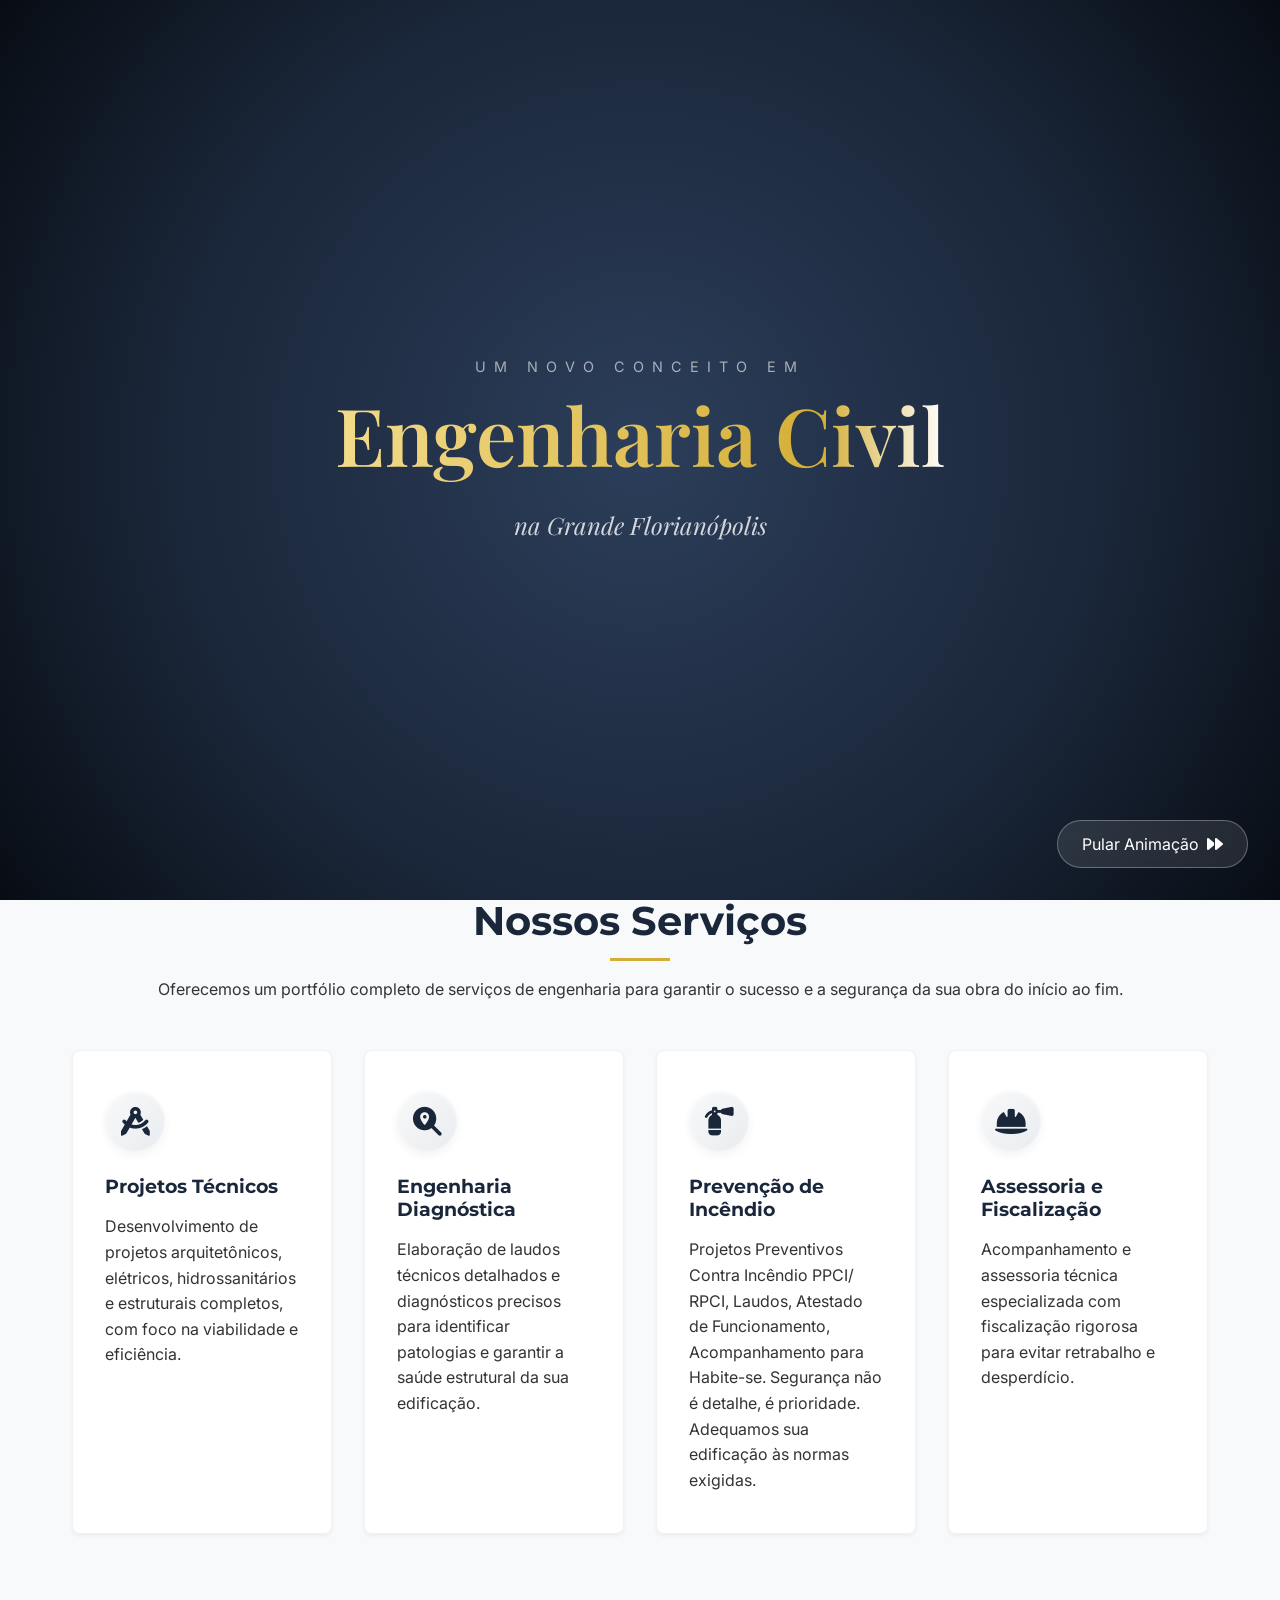
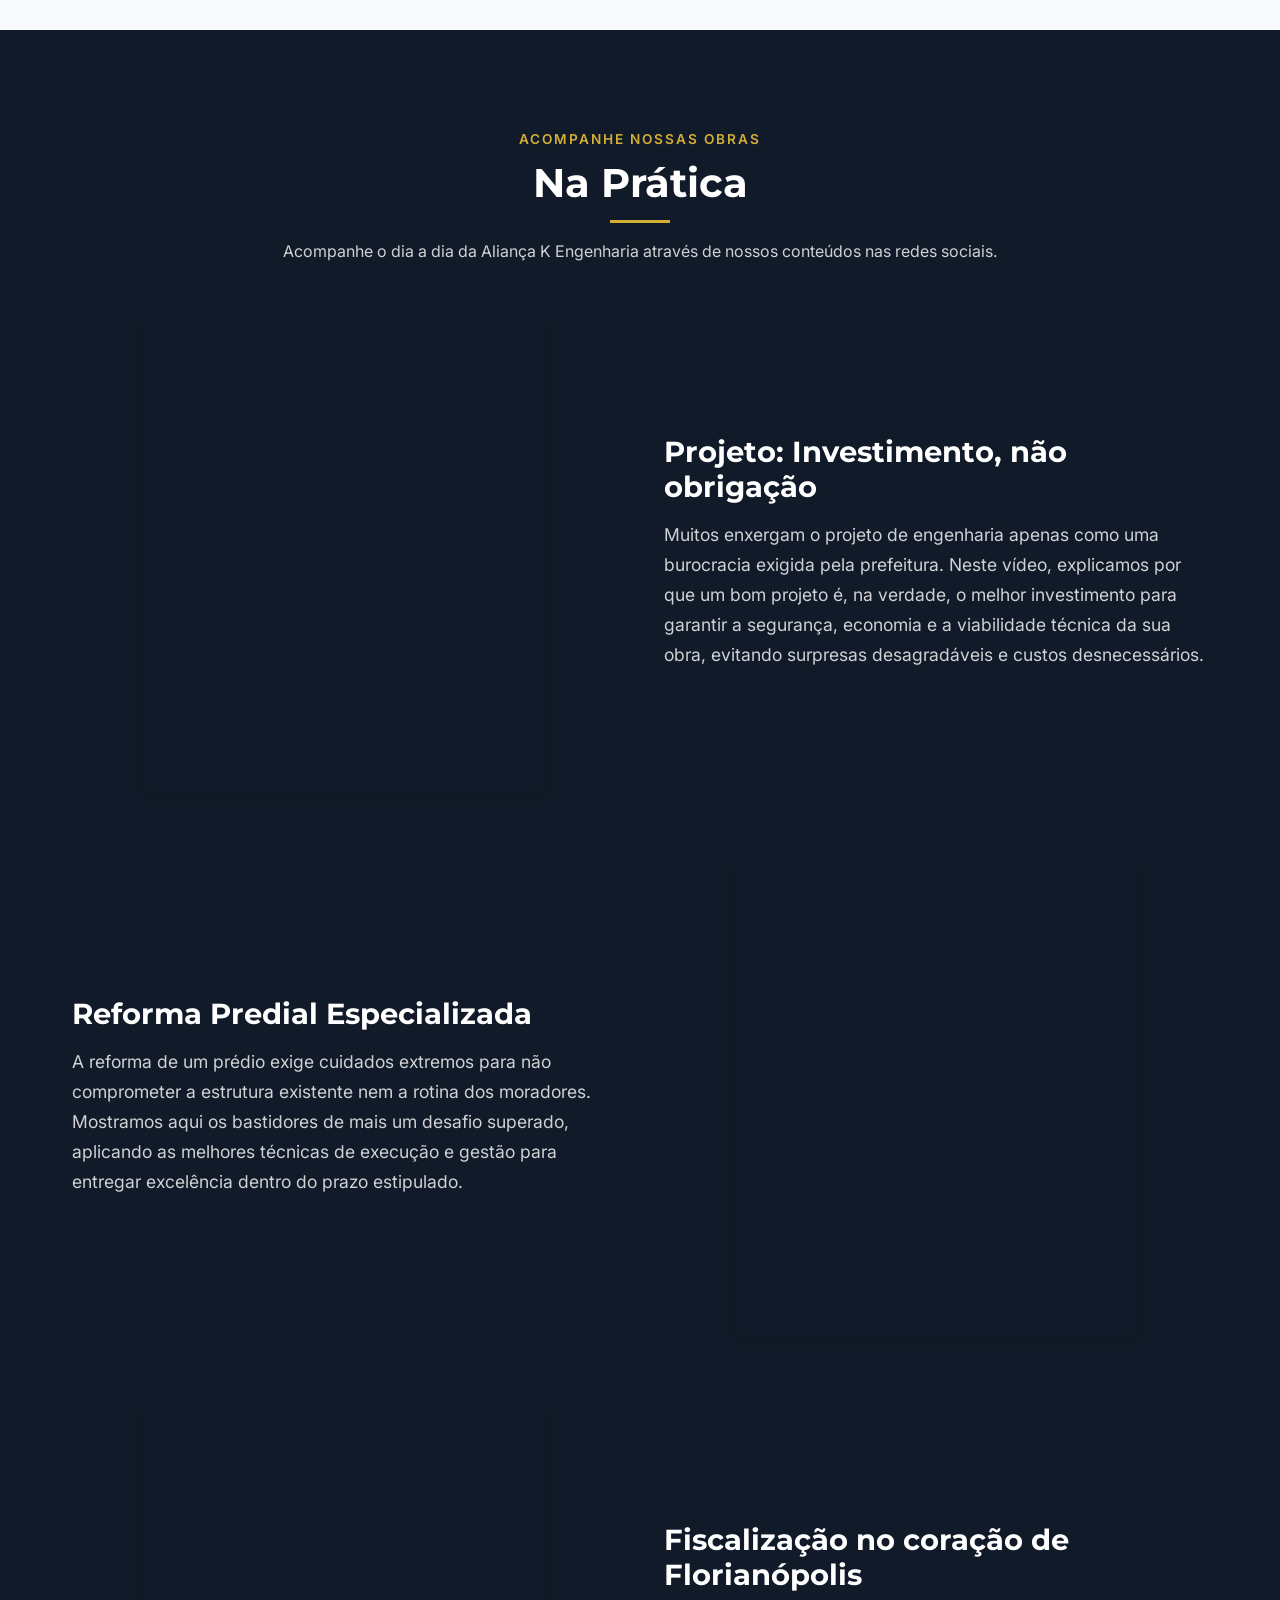
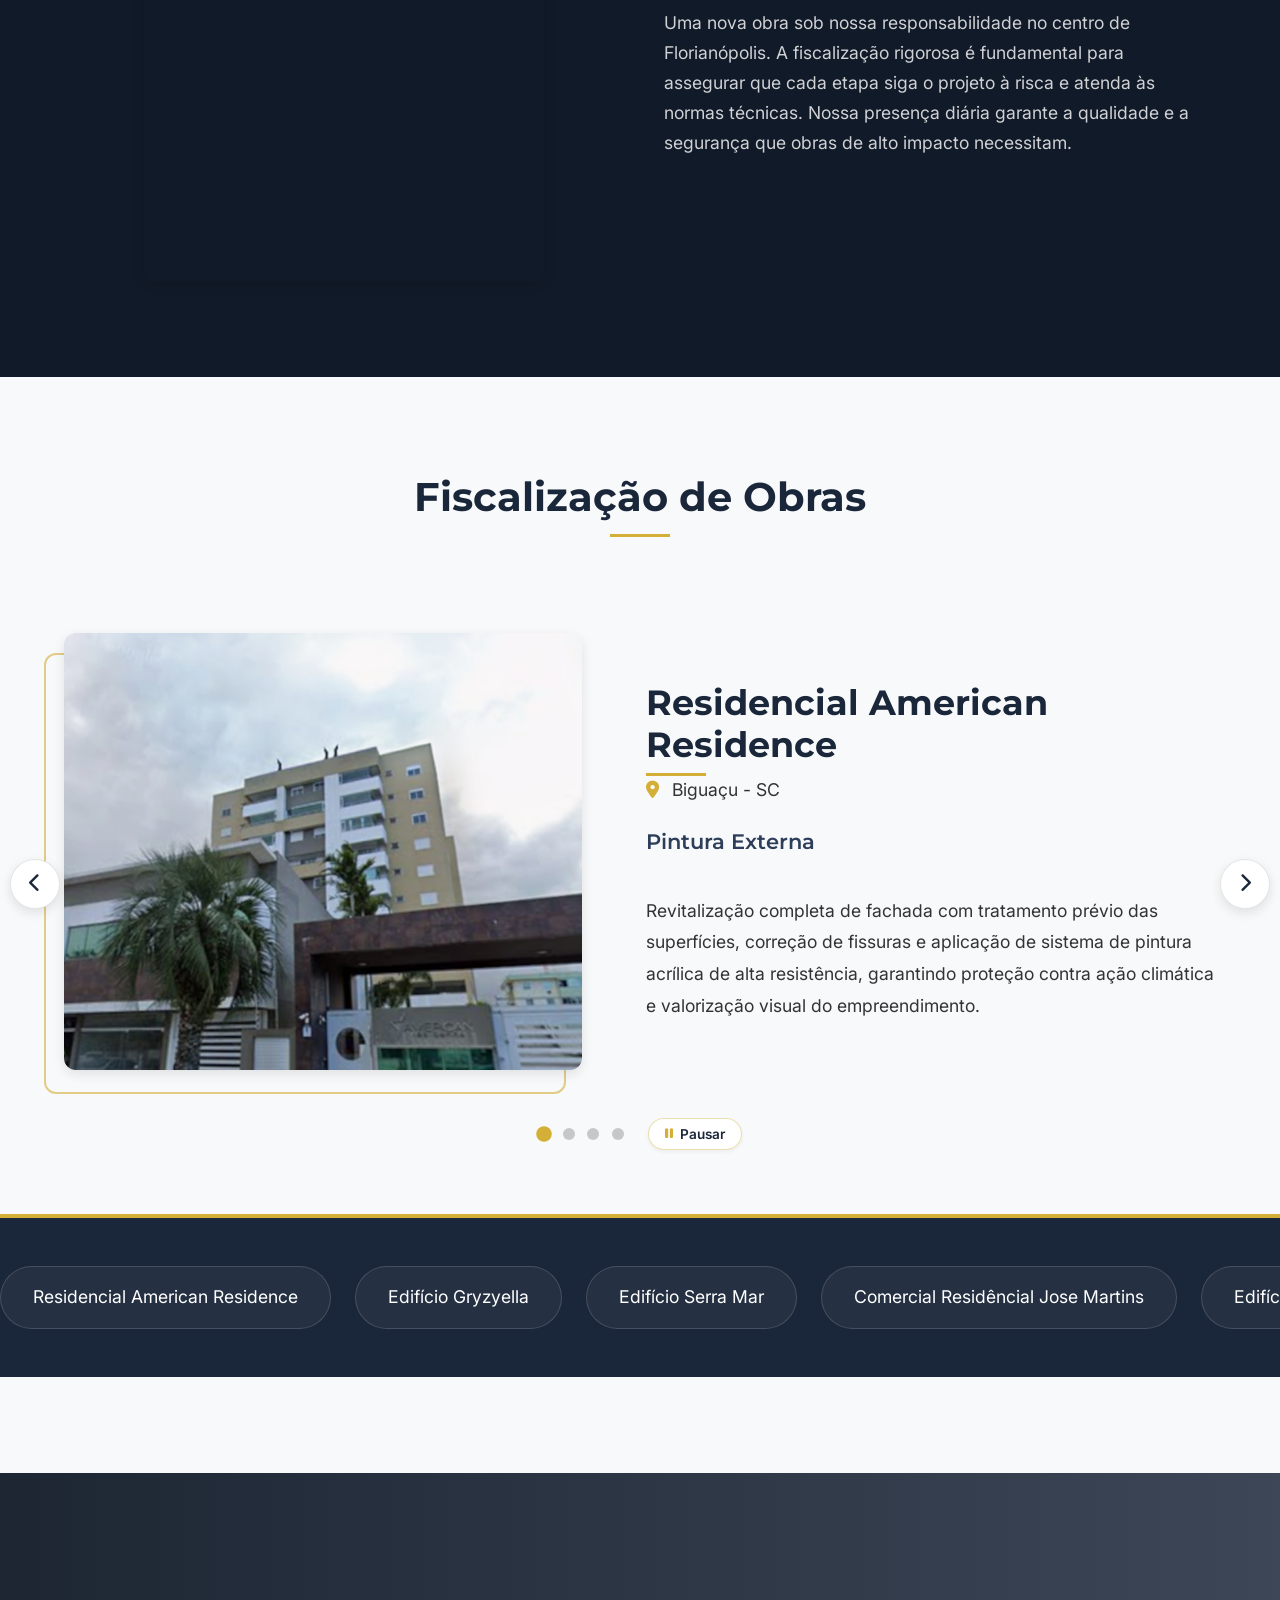
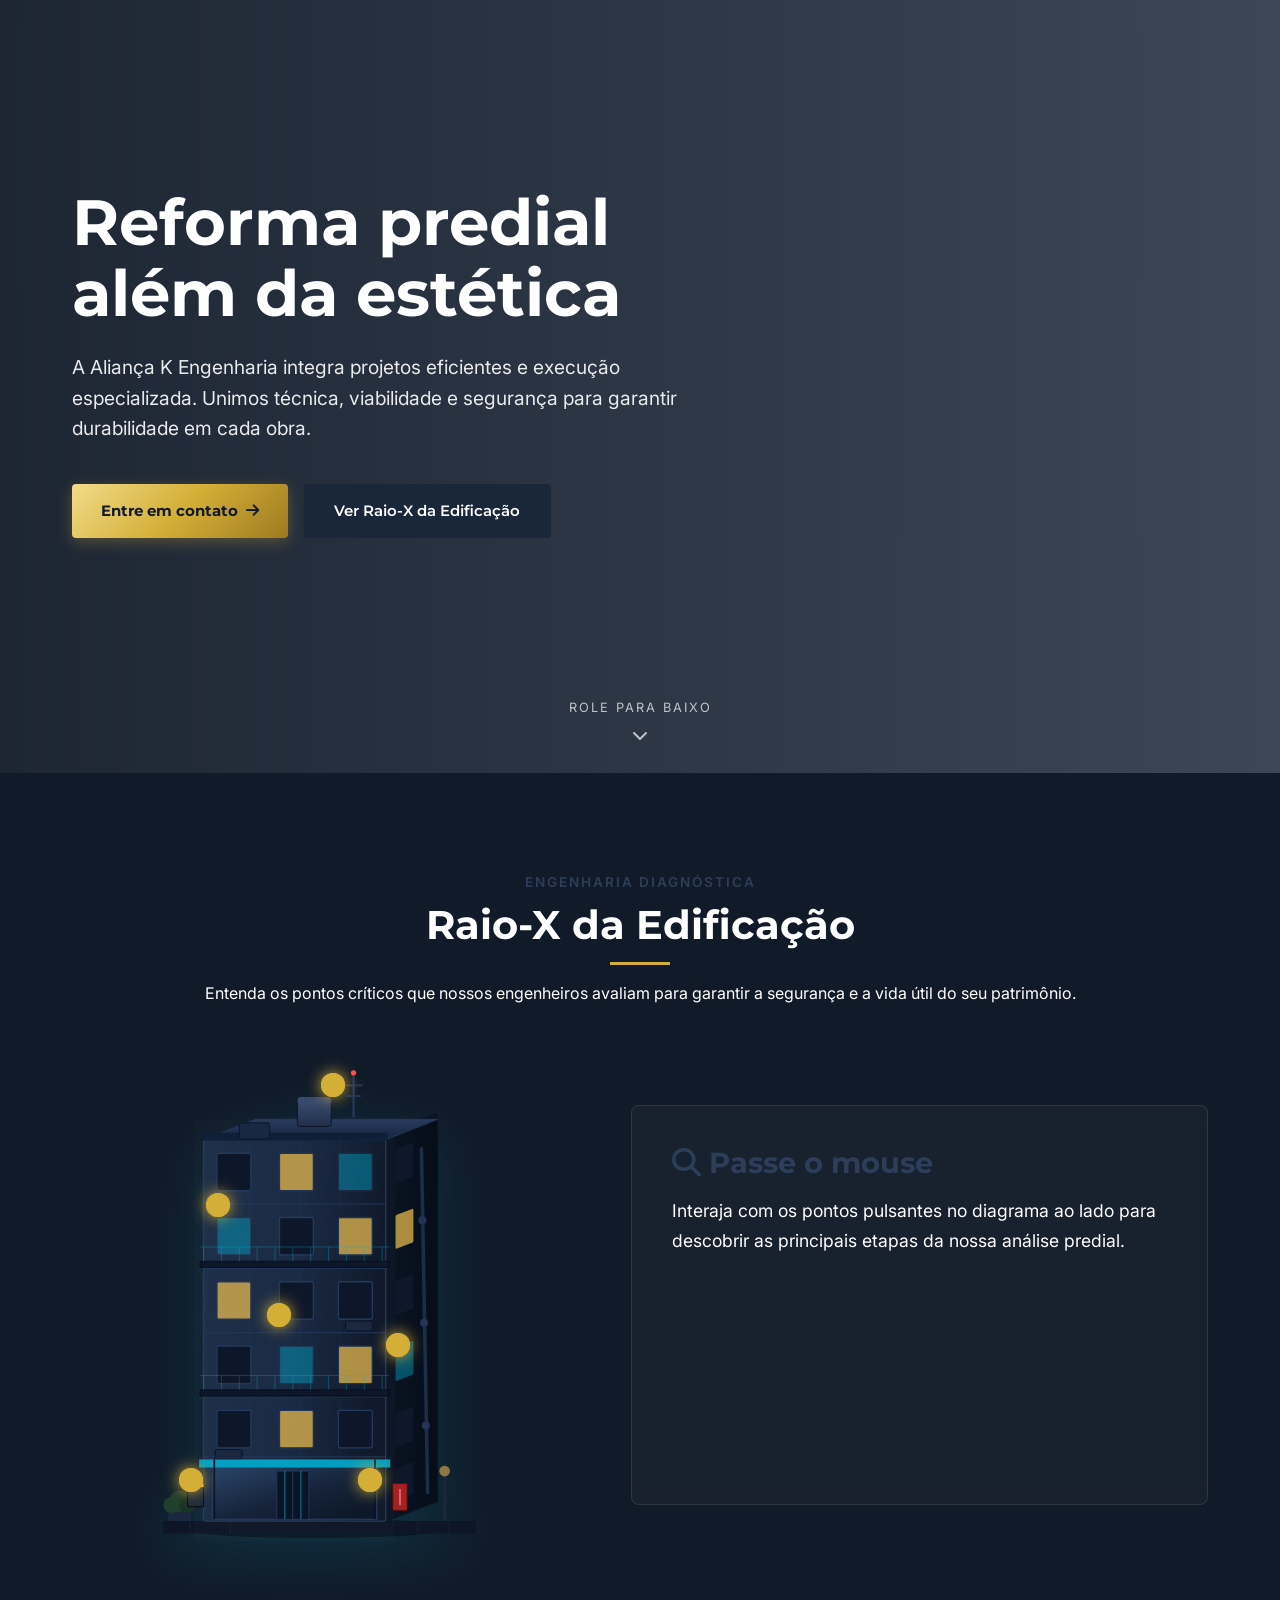
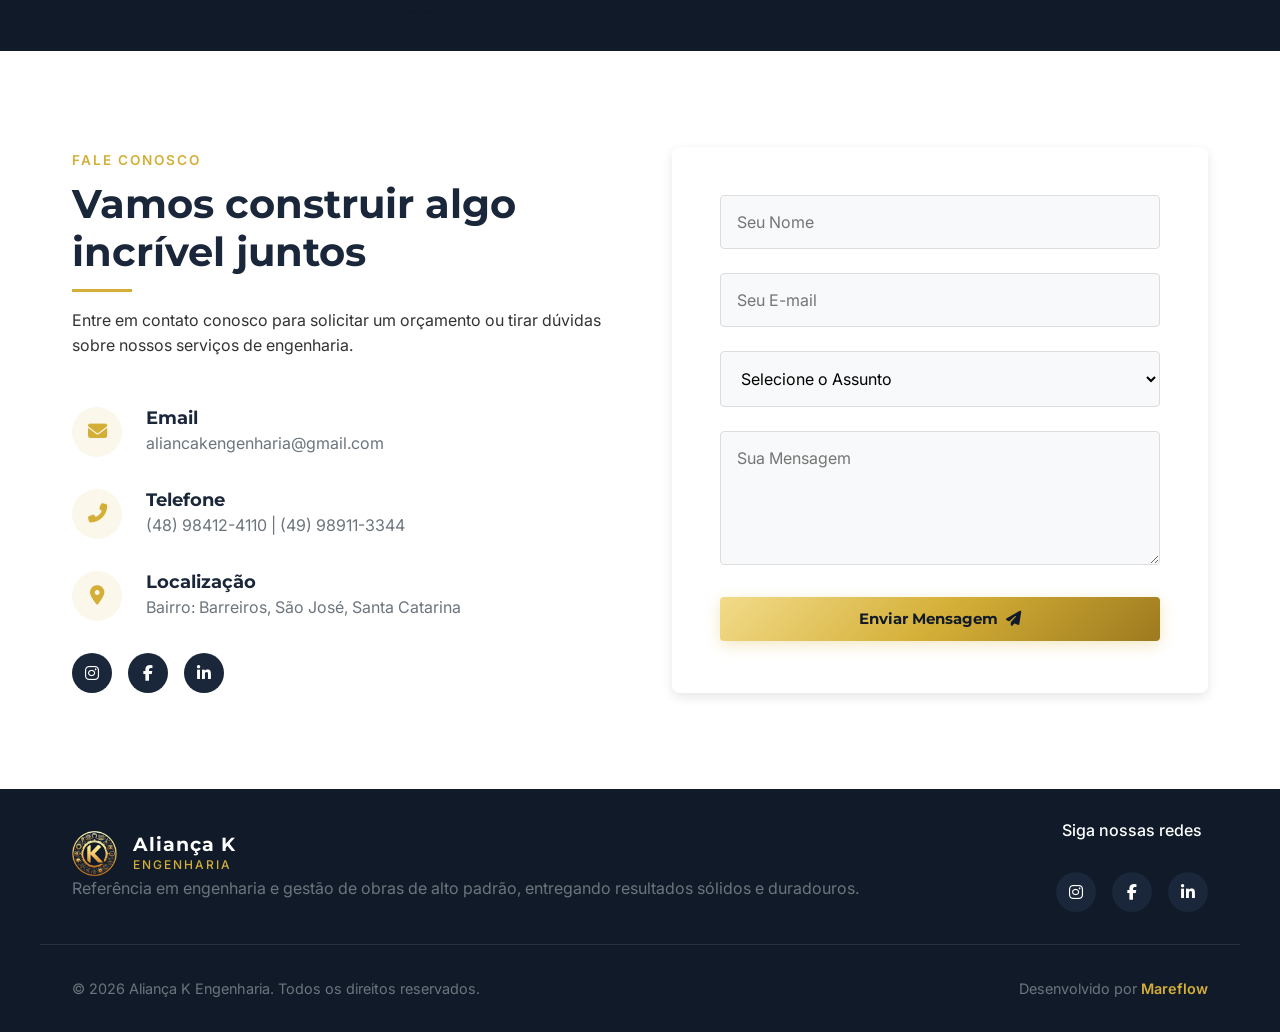
==== commit 7ffc2c3c: "Adicionar credito Desenvolvido por Mareflow com link direto para WhatsApp" ====
--- a/index.html
+++ b/index.html
@@ -684,7 +684,7 @@
         </div>
         <div class="container footer-bottom">
             <p>&copy; 2026 Aliança K Engenharia. Todos os direitos reservados.</p>
-            <p>Desenvolvido com excelência.</p>
+            <p>Desenvolvido por <a href="https://wa.me/5548992233575?text=Ol%C3%A1,%20estava%20em%20um%20site%20parceiro%20e%20gostaria%20de%20mais%20informa%C3%A7%C3%B5es." target="_blank" rel="noopener noreferrer">Mareflow</a></p>
         </div>
     </footer>
 
--- a/styles.css
+++ b/styles.css
@@ -1409,6 +1409,17 @@
     font-size: 0.9rem;
 }
 
+.footer-bottom a {
+    color: var(--accent-color);
+    font-weight: 600;
+    transition: var(--transition-fast);
+}
+
+.footer-bottom a:hover {
+    color: #ffffff;
+    text-decoration: underline;
+}
+
 /* ==========================================================================
    Animations
    ========================================================================== */
